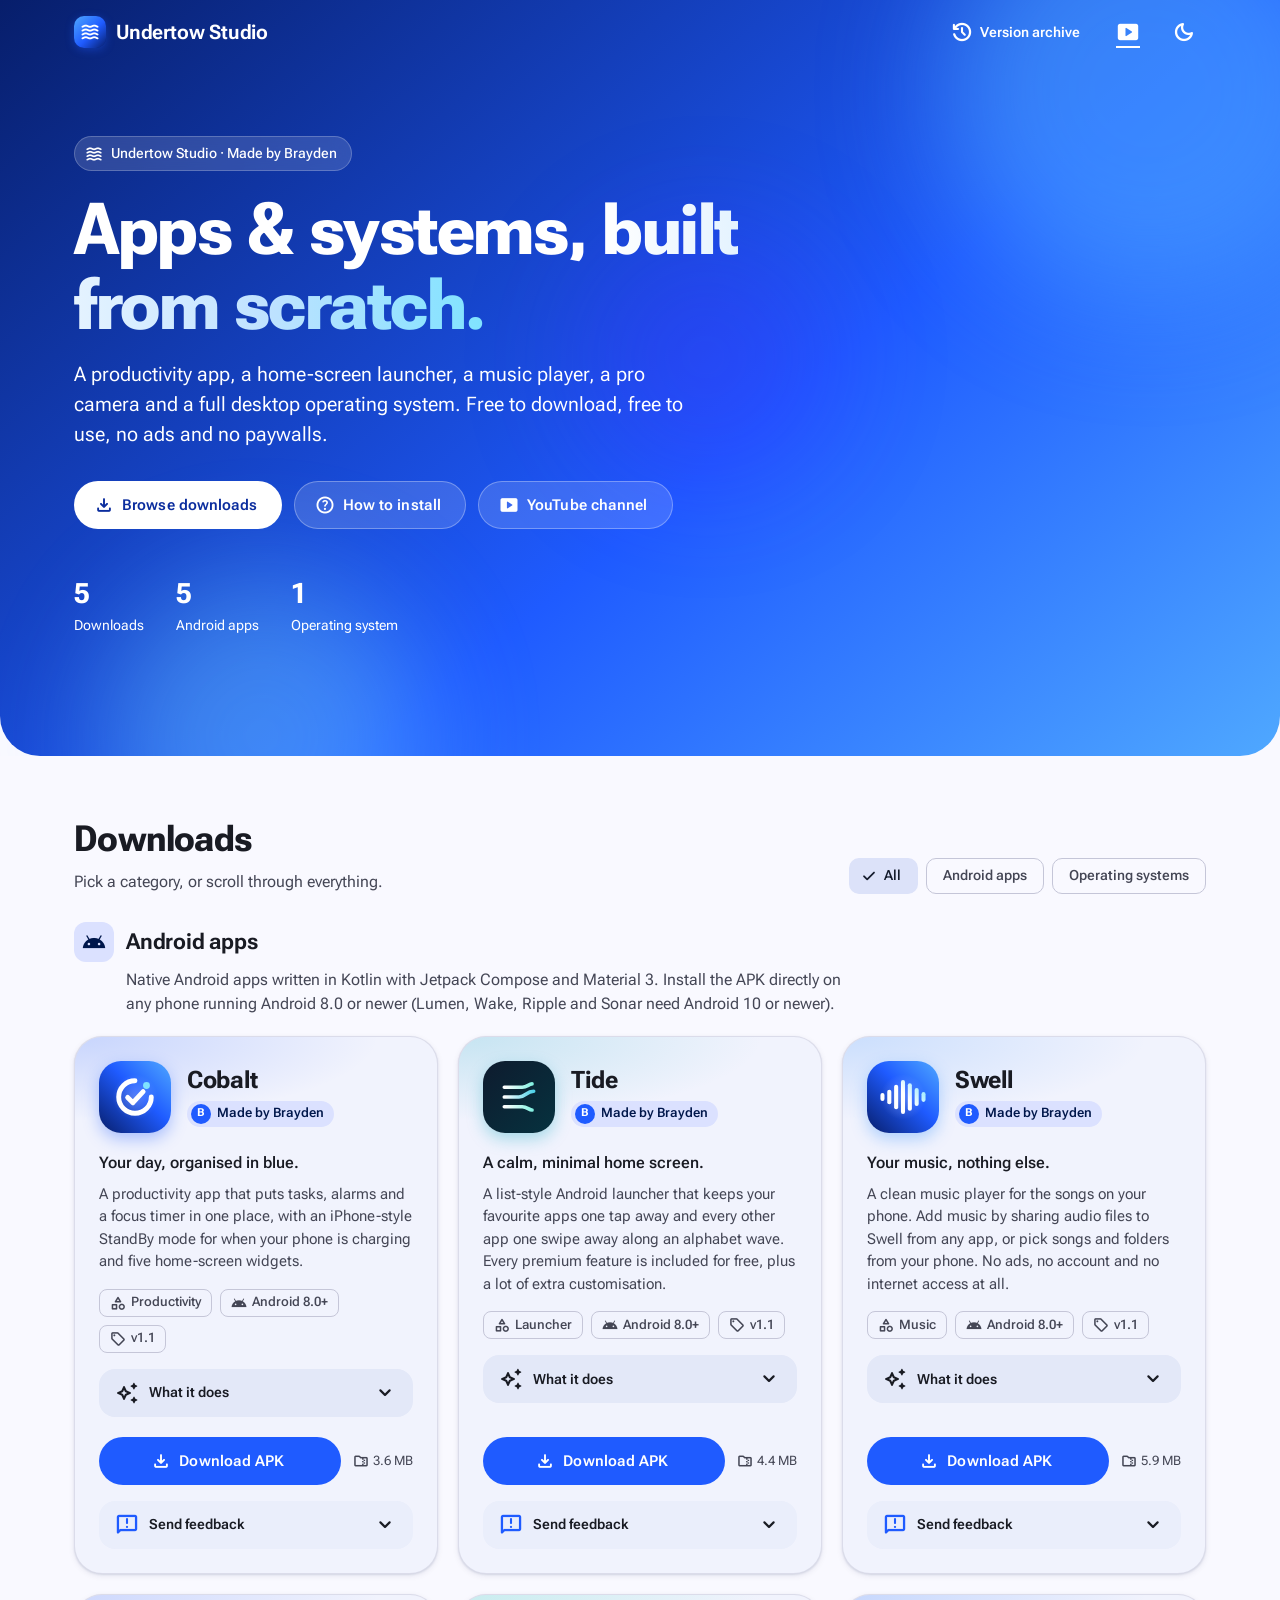
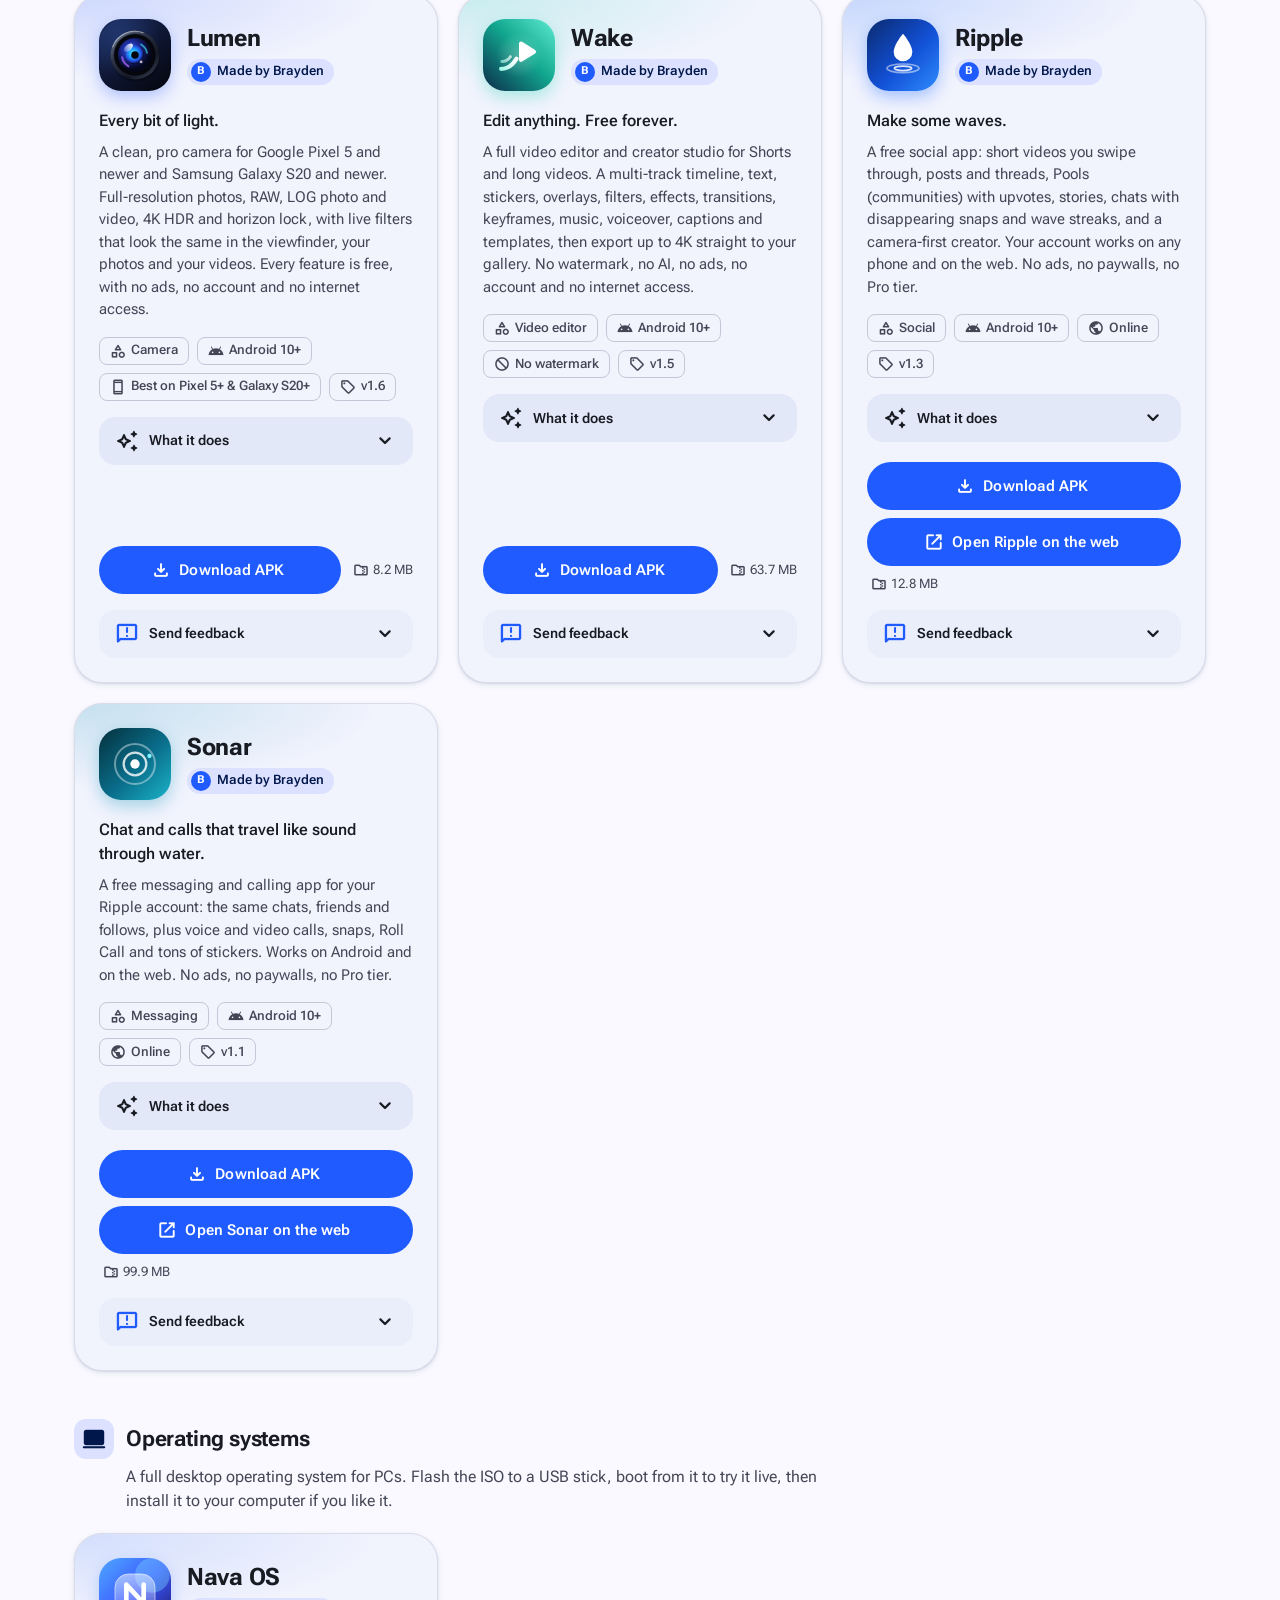
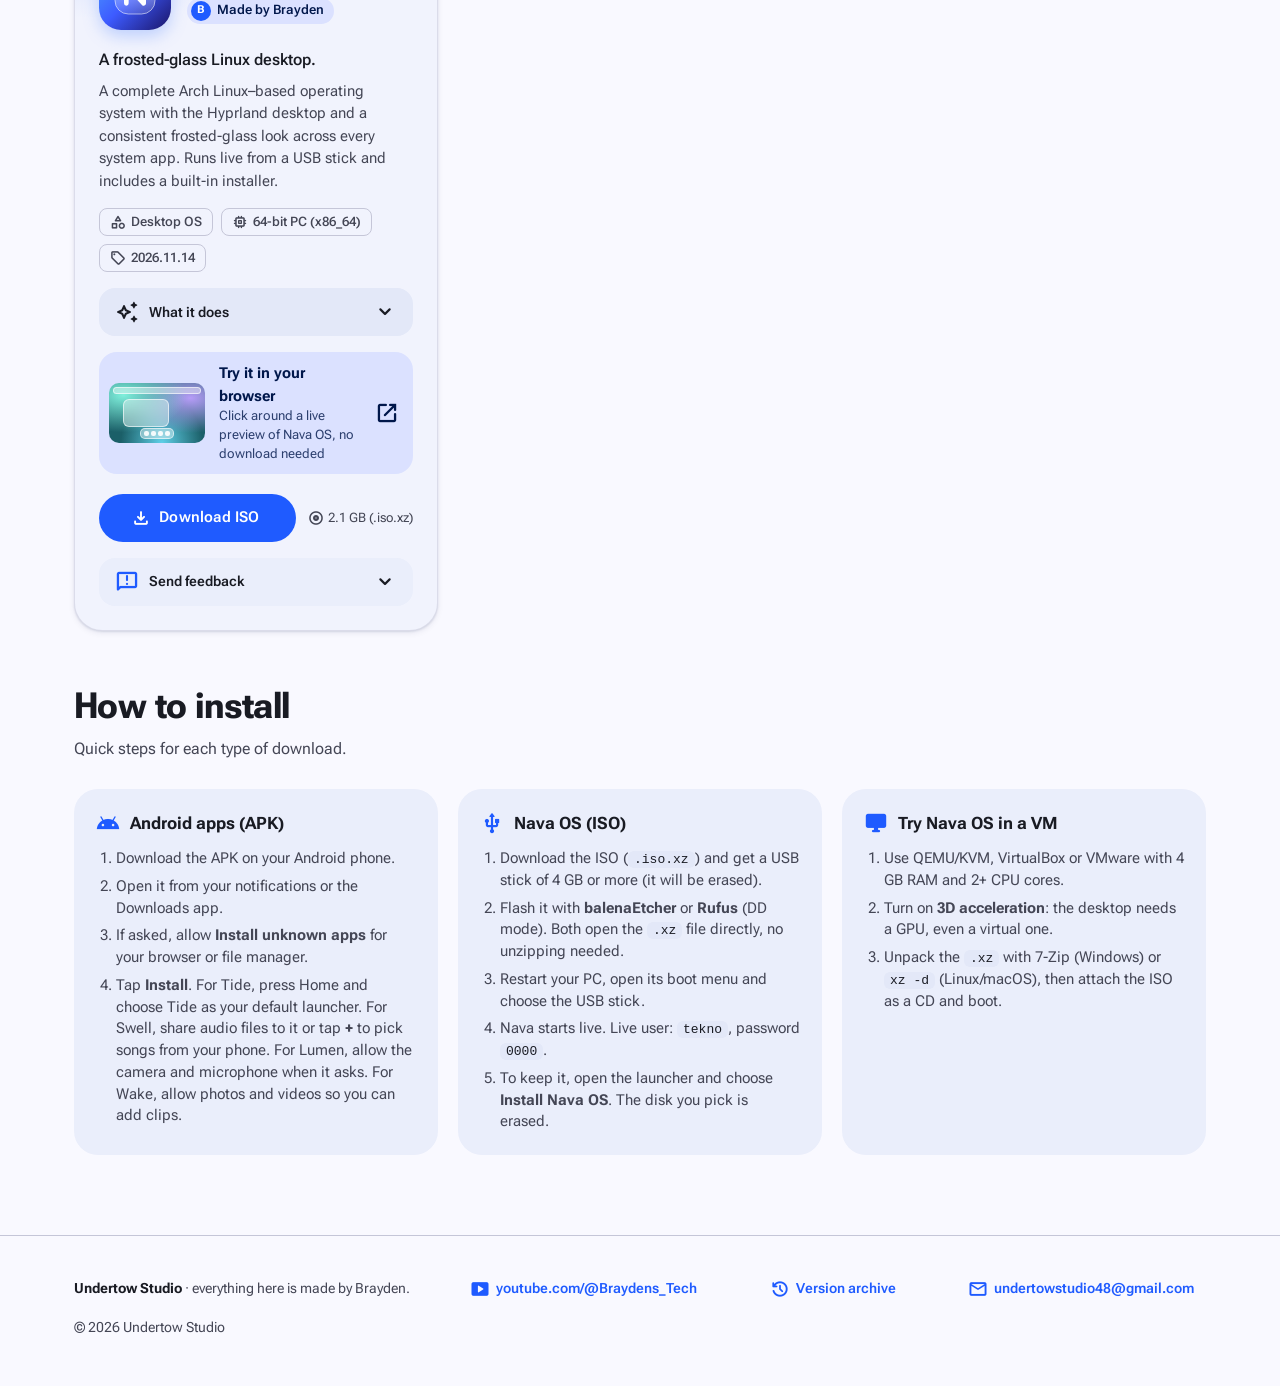
==== index.html @ 37c13cf3 "Sonar 1.1 (download as GitHub Release asset; 1.0 archived) + Ripple 1.3 (1.2 archived) Co-Authored-B" ====
<!doctype html>
<html lang="en">
<head>
<meta charset="utf-8">
<meta name="viewport" content="width=device-width, initial-scale=1">
<title>Undertow Studio – Free Android apps &amp; Nava OS by Brayden</title>
<meta name="description" content="Free Android apps and a desktop operating system made by Brayden: Cobalt (tasks, alarms and focus timer), Tide (minimal launcher), Swell (music player), Lumen (camera), Wake (video editor) and Nava OS. No ads, no paywalls.">
<meta name="author" content="Brayden">
<meta name="robots" content="index, follow">
<link rel="canonical" href="https://1tekno4884-sketch.github.io/undertow-studio/">
<link rel="icon" href="favicon.ico" sizes="48x48">
<link rel="icon" type="image/png" sizes="192x192" href="icon-192.png">
<link rel="apple-touch-icon" href="apple-touch-icon.png">
<meta property="og:type" content="website">
<meta property="og:site_name" content="Undertow Studio">
<meta property="og:title" content="Undertow Studio – Free Android apps &amp; Nava OS by Brayden">
<meta property="og:description" content="Free Android apps and a desktop operating system made by Brayden: Cobalt (tasks, alarms and focus timer), Tide (minimal launcher), Swell (music player), Lumen (camera), Wake (video editor) and Nava OS. No ads, no paywalls.">
<meta property="og:url" content="https://1tekno4884-sketch.github.io/undertow-studio/">
<meta property="og:image" content="https://1tekno4884-sketch.github.io/undertow-studio/og-image.png">
<meta property="og:image:width" content="1200">
<meta property="og:image:height" content="630">
<meta property="og:image:alt" content="Undertow Studio: Cobalt, Tide, Swell, Lumen, Wake and Nava OS. Made by Brayden.">
<meta name="twitter:card" content="summary_large_image">
<meta name="twitter:title" content="Undertow Studio – Free Android apps &amp; Nava OS by Brayden">
<meta name="twitter:description" content="Free Android apps and a desktop operating system made by Brayden: Cobalt (tasks, alarms and focus timer), Tide (minimal launcher), Swell (music player), Lumen (camera), Wake (video editor) and Nava OS. No ads, no paywalls.">
<meta name="twitter:image" content="https://1tekno4884-sketch.github.io/undertow-studio/og-image.png">
<script type="application/ld+json">
{
 "@context": "https://schema.org",
 "@graph": [
  {
   "@type": "WebSite",
   "@id": "https://1tekno4884-sketch.github.io/undertow-studio/#website",
   "url": "https://1tekno4884-sketch.github.io/undertow-studio/",
   "name": "Undertow Studio",
   "description": "Free Android apps and a desktop operating system made by Brayden: Cobalt (tasks, alarms and focus timer), Tide (minimal launcher), Swell (music player), Lumen (camera), Wake (video editor) and Nava OS. No ads, no paywalls.",
   "inLanguage": "en",
   "publisher": {
    "@id": "https://1tekno4884-sketch.github.io/undertow-studio/#brayden"
   }
  },
  {
   "@type": "Person",
   "@id": "https://1tekno4884-sketch.github.io/undertow-studio/#brayden",
   "name": "Brayden",
   "url": "https://www.youtube.com/@Braydens_Tech",
   "sameAs": [
    "https://www.youtube.com/@Braydens_Tech"
   ]
  },
  {
   "@type": "SoftwareApplication",
   "name": "Cobalt",
   "applicationCategory": "ProductivityApplication",
   "operatingSystem": "Android 8.0+",
   "softwareVersion": "1.4",
   "fileSize": "3.6MB",
   "description": "Productivity app with tasks, alarms, a focus timer, StandBy mode and five widgets.",
   "downloadUrl": "https://1tekno4884-sketch.github.io/undertow-studio/Cobalt.apk",
   "url": "https://1tekno4884-sketch.github.io/undertow-studio/#downloads",
   "image": "https://1tekno4884-sketch.github.io/undertow-studio/icon-512.png",
   "offers": {
    "@type": "Offer",
    "price": "0",
    "priceCurrency": "USD"
   },
   "author": {
    "@id": "https://1tekno4884-sketch.github.io/undertow-studio/#brayden"
   }
  },
  {
   "@type": "SoftwareApplication",
   "name": "Tide",
   "applicationCategory": "UtilitiesApplication",
   "operatingSystem": "Android 8.0+",
   "softwareVersion": "1.1",
   "fileSize": "4.4MB",
   "description": "Minimal list-style Android launcher with every premium feature free.",
   "downloadUrl": "https://1tekno4884-sketch.github.io/undertow-studio/Tide.apk",
   "url": "https://1tekno4884-sketch.github.io/undertow-studio/#downloads",
   "image": "https://1tekno4884-sketch.github.io/undertow-studio/icon-512.png",
   "offers": {
    "@type": "Offer",
    "price": "0",
    "priceCurrency": "USD"
   },
   "author": {
    "@id": "https://1tekno4884-sketch.github.io/undertow-studio/#brayden"
   }
  },
  {
   "@type": "SoftwareApplication",
   "name": "Swell",
   "applicationCategory": "MultimediaApplication",
   "operatingSystem": "Android 8.0+",
   "softwareVersion": "1.1",
   "fileSize": "5.9MB",
   "description": "Clean, free music player for the songs on your phone. Add music by sharing audio files to it or picking them from your phone.",
   "downloadUrl": "https://1tekno4884-sketch.github.io/undertow-studio/Swell.apk",
   "url": "https://1tekno4884-sketch.github.io/undertow-studio/#downloads",
   "image": "https://1tekno4884-sketch.github.io/undertow-studio/icon-512.png",
   "offers": {
    "@type": "Offer",
    "price": "0",
    "priceCurrency": "USD"
   },
   "author": {
    "@id": "https://1tekno4884-sketch.github.io/undertow-studio/#brayden"
   }
  },
  {
   "@type": "SoftwareApplication",
   "name": "Lumen",
   "applicationCategory": "PhotographyApplication",
   "operatingSystem": "Android 10+",
   "softwareVersion": "1.6",
   "fileSize": "8.2MB",
   "description": "Free pro camera for Google Pixel 5+ and Samsung Galaxy S20+: 15 modes, RAW, LOG photo and video, 4K HDR, horizon lock, 38 live filters, LUTs and deep customisation.",
   "downloadUrl": "https://1tekno4884-sketch.github.io/undertow-studio/Lumen.apk",
   "url": "https://1tekno4884-sketch.github.io/undertow-studio/#downloads",
   "image": "https://1tekno4884-sketch.github.io/undertow-studio/icon-512.png",
   "offers": {
    "@type": "Offer",
    "price": "0",
    "priceCurrency": "USD"
   },
   "author": {
    "@id": "https://1tekno4884-sketch.github.io/undertow-studio/#brayden"
   }
  },
  {
   "@type": "SoftwareApplication",
   "name": "Wake",
   "applicationCategory": "MultimediaApplication",
   "operatingSystem": "Android 10+",
   "softwareVersion": "1.5",
   "fileSize": "63.7MB",
   "description": "Free video editor and creator studio with no watermark and no AI: multi-track timeline, text, stickers, overlays, filters, LUTs, colour grading, green screen, effects, transitions, keyframes, music maker, voiceover, captions, templates in every shape, photo editor, thumbnail maker and up to 4K export.",
   "downloadUrl": "https://1tekno4884-sketch.github.io/undertow-studio/Wake.apk",
   "url": "https://1tekno4884-sketch.github.io/undertow-studio/#downloads",
   "image": "https://1tekno4884-sketch.github.io/undertow-studio/icon-512.png",
   "offers": {
    "@type": "Offer",
    "price": "0",
    "priceCurrency": "USD"
   },
   "author": {
    "@id": "https://1tekno4884-sketch.github.io/undertow-studio/#brayden"
   }
  },
  {
   "@type": "SoftwareApplication",
   "name": "Ripple",
   "applicationCategory": "SocialNetworkingApplication",
   "operatingSystem": "Android 10+",
   "softwareVersion": "1.3",
   "fileSize": "12.8MB",
   "description": "Free social app: vertical short videos, posts and threads, Pools (communities) with upvotes, stories, chats with disappearing snaps and streaks. No ads, no paywalls.",
   "downloadUrl": "https://1tekno4884-sketch.github.io/undertow-studio/Ripple.apk",
   "url": "https://1tekno4884-sketch.github.io/undertow-studio/#downloads",
   "image": "https://1tekno4884-sketch.github.io/undertow-studio/icon-512.png",
   "offers": {
    "@type": "Offer",
    "price": "0",
    "priceCurrency": "USD"
   }
  },
  {
   "@type": "SoftwareApplication",
   "name": "Sonar",
   "applicationCategory": "CommunicationApplication",
   "operatingSystem": "Android 10+",
   "softwareVersion": "1.1",
   "fileSize": "99.9MB",
   "description": "Free messaging and calling app for Ripple accounts: chats, voice and video calls, snaps, Roll Call and stickers. Also on the web. No ads, no paywalls.",
   "downloadUrl": "https://github.com/1tekno4884-sketch/undertow-studio/releases/download/sonar-1.1/Sonar.apk",
   "url": "https://1tekno4884-sketch.github.io/undertow-studio/#downloads",
   "image": "https://1tekno4884-sketch.github.io/undertow-studio/icon-512.png",
   "offers": {
    "@type": "Offer",
    "price": "0",
    "priceCurrency": "USD"
   }
  },
  {
   "@type": "SoftwareApplication",
   "name": "Nava OS",
   "applicationCategory": "OperatingSystem",
   "operatingSystem": "x86_64 PC",
   "description": "Frosted-glass Arch Linux and Hyprland desktop operating system.",
   "url": "https://1tekno4884-sketch.github.io/undertow-studio/#downloads",
   "offers": {
    "@type": "Offer",
    "price": "0",
    "priceCurrency": "USD"
   },
   "author": {
    "@id": "https://1tekno4884-sketch.github.io/undertow-studio/#brayden"
   }
  }
 ]
}
</script>
<meta name="theme-color" content="#1f5bff">
<link rel="preconnect" href="https://fonts.googleapis.com">
<link rel="preconnect" href="https://fonts.gstatic.com" crossorigin>
<link href="https://fonts.googleapis.com/css2?family=Roboto+Flex:opsz,wght@8..144,300..800&family=Material+Symbols+Rounded:opsz,wght,FILL,GRAD@24,500,0..1,0&display=swap" rel="stylesheet">
<style>
/* ---------- Material 3 blue tokens ---------- */
:root{
  --primary:#1f5bff; --on-primary:#ffffff;
  --primary-container:#dbe1ff; --on-primary-container:#00174b;
  --secondary-container:#dce2f9; --on-secondary-container:#141b2c;
  --tertiary:#00658f;
  --surface:#f9f9ff; --surface-1:#f1f3fd; --surface-2:#eaeefb; --surface-3:#e3e8f8;
  --on-surface:#191b23; --on-surface-variant:#444655;
  --outline:#757687; --outline-variant:#c5c6d8;
  --scrim:rgba(0,10,40,.45);
  --shadow:0 1px 2px rgba(0,20,80,.10),0 2px 6px rgba(0,20,80,.08);
  --shadow-hi:0 6px 14px rgba(0,30,110,.14),0 18px 40px rgba(0,30,110,.12);
  --hero-a:#071e6b; --hero-b:#1f5bff; --hero-c:#4fa8ff;
  --ease:cubic-bezier(.2,0,0,1); --ease-emph:cubic-bezier(.05,.7,.1,1);
  color-scheme:light;
}
@media (prefers-color-scheme:dark){
  :root:not([data-theme="light"]){
    --primary:#b4c5ff; --on-primary:#002a78;
    --primary-container:#003ea8; --on-primary-container:#dbe1ff;
    --secondary-container:#3c4356; --on-secondary-container:#dce2f9;
    --tertiary:#7fd0ff;
    --surface:#11131b; --surface-1:#191b24; --surface-2:#1e2029; --surface-3:#282a34;
    --on-surface:#e2e2ee; --on-surface-variant:#c5c6d8;
    --outline:#8f90a2; --outline-variant:#444655;
    --scrim:rgba(0,0,0,.6);
    --shadow:0 1px 2px rgba(0,0,0,.4),0 2px 6px rgba(0,0,0,.3);
    --shadow-hi:0 8px 18px rgba(0,0,0,.45),0 20px 44px rgba(0,0,0,.35);
    --hero-a:#020b2e; --hero-b:#0f3bb8; --hero-c:#2a78e0;
    color-scheme:dark;
  }
}
:root[data-theme="dark"]{
  --primary:#b4c5ff; --on-primary:#002a78;
  --primary-container:#003ea8; --on-primary-container:#dbe1ff;
  --secondary-container:#3c4356; --on-secondary-container:#dce2f9;
  --tertiary:#7fd0ff;
  --surface:#11131b; --surface-1:#191b24; --surface-2:#1e2029; --surface-3:#282a34;
  --on-surface:#e2e2ee; --on-surface-variant:#c5c6d8;
  --outline:#8f90a2; --outline-variant:#444655;
  --scrim:rgba(0,0,0,.6);
  --shadow:0 1px 2px rgba(0,0,0,.4),0 2px 6px rgba(0,0,0,.3);
  --shadow-hi:0 8px 18px rgba(0,0,0,.45),0 20px 44px rgba(0,0,0,.35);
  --hero-a:#020b2e; --hero-b:#0f3bb8; --hero-c:#2a78e0;
  color-scheme:dark;
}

*{box-sizing:border-box;margin:0;padding:0}
html{scroll-behavior:smooth}
body{
  font-family:"Roboto Flex",system-ui,-apple-system,"Segoe UI",Roboto,sans-serif;
  background:var(--surface); color:var(--on-surface);
  line-height:1.5; -webkit-font-smoothing:antialiased;
  transition:background-color .4s var(--ease),color .4s var(--ease);
  overflow-x:hidden;
}
a{color:inherit}
.ms{font-family:"Material Symbols Rounded";font-weight:normal;font-style:normal;font-size:24px;line-height:1;
  display:inline-block;letter-spacing:normal;text-transform:none;white-space:nowrap;direction:ltr;
  font-variation-settings:"FILL" 0,"wght" 500,"opsz" 24;-webkit-font-smoothing:antialiased;user-select:none}
.ms.fill{font-variation-settings:"FILL" 1,"wght" 500,"opsz" 24}
.wrap{max-width:1180px;margin:0 auto;padding:0 24px}

/* ---------- Top app bar ---------- */
.appbar{position:fixed;inset:0 0 auto 0;z-index:20;height:64px;display:flex;align-items:center;
  transition:background-color .3s var(--ease),box-shadow .3s var(--ease),color .3s var(--ease);color:#fff}
.appbar.scrolled{background:var(--surface-2);color:var(--on-surface);box-shadow:var(--shadow)}
.appbar .wrap{display:flex;align-items:center;gap:12px;width:100%}
.brand{display:flex;align-items:center;gap:10px;font-weight:650;font-size:20px;letter-spacing:-.2px;text-decoration:none}
.brand-dot{width:32px;height:32px;border-radius:10px;background:linear-gradient(135deg,#4fa8ff,#1f5bff 55%,#071e6b);
  display:grid;place-items:center;color:#fff;box-shadow:0 2px 8px rgba(31,91,255,.4)}
.brand-dot .ms{font-size:20px}
.spacer{flex:1}
.icon-btn{width:44px;height:44px;border-radius:50%;border:0;background:transparent;color:inherit;cursor:pointer;
  display:grid;place-items:center;position:relative;overflow:hidden;transition:background-color .2s var(--ease)}
.icon-btn:hover{background:color-mix(in srgb,currentColor 10%,transparent)}
.icon-btn:focus-visible{outline:2px solid currentColor;outline-offset:2px}
.icon-btn .ms{transition:transform .5s var(--ease-emph)}
.icon-btn:active .ms{transform:rotate(-40deg) scale(.9)}

/* ---------- Hero ---------- */
.hero{position:relative;overflow:hidden;color:#fff;padding:136px 0 120px;
  background:linear-gradient(140deg,var(--hero-a),var(--hero-b) 58%,var(--hero-c));
  border-radius:0 0 40px 40px}
.blob{position:absolute;border-radius:50%;filter:blur(60px);opacity:.55;will-change:transform}
.blob.b1{width:420px;height:420px;background:#4fa8ff;top:-120px;right:-80px;animation:float1 16s var(--ease) infinite alternate}
.blob.b2{width:320px;height:320px;background:#7fe3ff;bottom:-140px;left:8%;opacity:.35;animation:float2 19s var(--ease) infinite alternate}
.blob.b3{width:260px;height:260px;background:#3d2bff;top:30%;left:45%;opacity:.3;animation:float3 22s var(--ease) infinite alternate}
@keyframes float1{to{transform:translate(-90px,70px) scale(1.15)}}
@keyframes float2{to{transform:translate(120px,-50px) scale(1.2)}}
@keyframes float3{to{transform:translate(-140px,40px) scale(.85)}}
.hero .wrap{position:relative}
.eyebrow{display:inline-flex;align-items:center;gap:8px;padding:6px 14px 6px 10px;border-radius:999px;
  background:rgba(255,255,255,.14);backdrop-filter:blur(10px);-webkit-backdrop-filter:blur(10px);
  border:1px solid rgba(255,255,255,.22);font-size:14px;font-weight:500}
.eyebrow .ms{font-size:18px}
.hero h1{font-size:clamp(40px,7vw,72px);line-height:1.04;letter-spacing:-1.5px;font-weight:700;margin:22px 0 16px;max-width:800px}
.hero h1 span{background:linear-gradient(90deg,#fff,#bfe2ff 60%,#7fe3ff);-webkit-background-clip:text;background-clip:text;color:transparent}
.hero p{font-size:clamp(17px,2.2vw,20px);max-width:620px;opacity:.88}
.hero-actions{display:flex;flex-wrap:wrap;gap:12px;margin-top:32px}
.stats{display:flex;flex-wrap:wrap;gap:12px 32px;margin-top:44px;font-size:14px;opacity:.9}
.stats b{display:block;font-size:28px;font-weight:700;letter-spacing:-.5px}

/* entrance animation */
.rise{opacity:0;transform:translateY(24px);animation:rise .9s var(--ease-emph) forwards}
@keyframes rise{to{opacity:1;transform:none}}
.d1{animation-delay:.05s}.d2{animation-delay:.15s}.d3{animation-delay:.25s}.d4{animation-delay:.35s}.d5{animation-delay:.45s}

/* ---------- Buttons ---------- */
.btn{--bg:var(--primary);--fg:var(--on-primary);position:relative;overflow:hidden;display:inline-flex;align-items:center;justify-content:center;gap:8px;
  height:48px;padding:0 24px 0 20px;border-radius:999px;border:0;cursor:pointer;text-decoration:none;
  background:var(--bg);color:var(--fg);font:inherit;font-size:15px;font-weight:600;letter-spacing:.1px;
  transition:box-shadow .25s var(--ease),transform .25s var(--ease),background-color .25s var(--ease);-webkit-tap-highlight-color:transparent}
.btn:hover{box-shadow:var(--shadow-hi);transform:translateY(-1px)}
.btn:active{transform:scale(.97)}
.btn:focus-visible{outline:3px solid var(--primary);outline-offset:3px}
.btn .ms{font-size:20px}
.btn.light{--bg:#fff;--fg:#0b2d9e}
.btn.glass{--bg:rgba(255,255,255,.14);--fg:#fff;border:1px solid rgba(255,255,255,.3);backdrop-filter:blur(10px);-webkit-backdrop-filter:blur(10px)}
.btn.tonal{--bg:var(--secondary-container);--fg:var(--on-secondary-container)}
.btn.text{--bg:transparent;--fg:var(--primary);padding:0 14px}
.btn.text:hover{box-shadow:none;background:color-mix(in srgb,var(--primary) 10%,transparent)}
.ripple{position:absolute;border-radius:50%;transform:scale(0);background:currentColor;opacity:.25;pointer-events:none;animation:ripple .6s var(--ease) forwards}
@keyframes ripple{to{transform:scale(2.6);opacity:0}}

/* ---------- Section + chips ---------- */
main{padding:56px 0 40px}
.section-head{display:flex;flex-wrap:wrap;align-items:flex-end;justify-content:space-between;gap:20px;margin-bottom:28px}
.section-head h2{font-size:clamp(28px,4vw,36px);letter-spacing:-.6px;font-weight:700}
.section-head p{color:var(--on-surface-variant);margin-top:4px}
.chips{display:flex;flex-wrap:wrap;gap:8px}
.chip{position:relative;overflow:hidden;display:inline-flex;align-items:center;gap:6px;height:36px;padding:0 16px;border-radius:10px;
  border:1px solid var(--outline-variant);background:transparent;color:var(--on-surface-variant);font:inherit;font-size:14px;font-weight:550;cursor:pointer;
  transition:all .3s var(--ease)}
.chip .ms{font-size:18px;width:0;margin-left:-6px;opacity:0;transition:all .3s var(--ease)}
.chip:hover{background:var(--surface-2)}
.chip[aria-pressed="true"]{background:var(--secondary-container);color:var(--on-secondary-container);border-color:transparent;padding-left:10px}
.chip[aria-pressed="true"] .ms{width:18px;margin-left:0;opacity:1}
.chip:focus-visible{outline:2px solid var(--primary);outline-offset:2px}

/* ---------- Category groups ---------- */
.group{margin-bottom:48px;transition:opacity .35s var(--ease),transform .35s var(--ease)}
.group.hide{display:none}
.group.fade{opacity:0;transform:translateY(12px)}
.group-title{display:flex;align-items:center;gap:12px;margin-bottom:6px}
.group-title .ic{width:40px;height:40px;border-radius:12px;display:grid;place-items:center;background:var(--primary-container);color:var(--on-primary-container)}
.group-title h3{font-size:22px;font-weight:650;letter-spacing:-.2px}
.group-desc{color:var(--on-surface-variant);margin:0 0 20px 52px;max-width:720px}

.grid{display:grid;grid-template-columns:repeat(auto-fill,minmax(min(100%,340px),1fr));gap:20px}

/* ---------- Cards ---------- */
.card{position:relative;display:flex;flex-direction:column;background:var(--surface-1);border-radius:28px;padding:24px;
  border:1px solid color-mix(in srgb,var(--outline-variant) 50%,transparent);
  box-shadow:var(--shadow);overflow:hidden;
  opacity:0;transform:translateY(32px) scale(.98);
  transition:opacity .7s var(--ease-emph),transform .7s var(--ease-emph),box-shadow .35s var(--ease),background-color .35s var(--ease)}
.card.in{opacity:1;transform:none}
.card.in:hover{box-shadow:var(--shadow-hi);transform:translateY(-4px);background:var(--surface-2)}
.card::before{content:"";position:absolute;inset:0 0 auto 0;height:120px;opacity:.9;pointer-events:none;
  background:radial-gradient(120% 100% at 0% 0%,color-mix(in srgb,var(--accent) 22%,transparent),transparent 70%)}
.card-top{display:flex;gap:16px;align-items:center;position:relative}
.app-icon{width:72px;height:72px;flex:none;border-radius:22px;overflow:hidden;box-shadow:0 6px 16px color-mix(in srgb,var(--accent) 35%,transparent);
  transition:transform .6s var(--ease-emph)}
.card:hover .app-icon{transform:rotate(-6deg) scale(1.06)}
.app-icon svg{display:block;width:100%;height:100%}
.card h4{font-size:24px;font-weight:700;letter-spacing:-.3px;line-height:1.15}
.byline{display:inline-flex;align-items:center;gap:6px;margin-top:6px;padding:3px 10px 3px 4px;border-radius:999px;
  background:var(--primary-container);color:var(--on-primary-container);font-size:12.5px;font-weight:600}
.byline .av{width:20px;height:20px;border-radius:50%;display:grid;place-items:center;background:var(--primary);color:var(--on-primary);font-size:11px;font-weight:800}
.tagline{position:relative;margin-top:18px;font-size:16px;font-weight:550}
.desc{position:relative;margin-top:8px;color:var(--on-surface-variant);font-size:15px}
.meta{position:relative;display:flex;flex-wrap:wrap;gap:8px;margin-top:16px}
.tag{display:inline-flex;align-items:center;gap:5px;height:28px;padding:0 10px;border-radius:8px;border:1px solid var(--outline-variant);
  font-size:12.5px;font-weight:550;color:var(--on-surface-variant)}
.tag .ms{font-size:16px}

details.feat{position:relative;margin-top:16px;border-radius:16px;background:var(--surface-3);overflow:hidden}
details.feat summary{list-style:none;cursor:pointer;display:flex;align-items:center;gap:10px;padding:12px 16px;font-weight:600;font-size:14px;user-select:none}
details.feat summary::-webkit-details-marker{display:none}
details.feat summary .chev{margin-left:auto;transition:transform .35s var(--ease)}
details.feat[open] summary .chev{transform:rotate(180deg)}
details.feat summary:focus-visible{outline:2px solid var(--primary);outline-offset:-2px;border-radius:16px}
.feat-body{display:grid;grid-template-rows:0fr;transition:grid-template-rows .4s var(--ease)}
details.feat[open] .feat-body{grid-template-rows:1fr}
.feat-body>div{overflow:hidden}
.feat ul{list-style:none;padding:0 16px 14px;display:grid;gap:8px}
.feat li{display:flex;gap:10px;font-size:14px;color:var(--on-surface-variant)}
.feat li .ms{font-size:18px;color:var(--primary);flex:none;margin-top:1px}
.feat li b{color:var(--on-surface);font-weight:600}

.card-actions{position:relative;margin-top:auto;padding-top:20px;display:flex;flex-wrap:wrap;gap:8px;align-items:center}
.card-actions .btn{flex:1 1 auto}
.size{font-size:13px;color:var(--on-surface-variant);display:flex;align-items:center;gap:4px;margin-left:4px}
.size .ms{font-size:16px}


/* Nava live preview tile */
.preview{position:relative;display:flex;align-items:center;gap:14px;margin-top:16px;padding:10px 14px 10px 10px;border-radius:18px;text-decoration:none;
  background:var(--primary-container);color:var(--on-primary-container);transition:transform .35s var(--ease-emph),box-shadow .35s var(--ease)}
.preview:hover{transform:translateY(-2px);box-shadow:var(--shadow-hi)}
.preview:focus-visible{outline:3px solid var(--primary);outline-offset:3px}
.pv-screen{position:relative;flex:none;width:96px;height:60px;border-radius:10px;overflow:hidden;
  background:radial-gradient(at 15% 20%,#7ff0dc,transparent 55%),radial-gradient(at 85% 25%,#b69cf7,transparent 55%),radial-gradient(at 55% 100%,#5fd0e8,transparent 55%),#1b5f68}
.pv-screen span{position:absolute;background:rgba(255,255,255,.4);border:1px solid rgba(255,255,255,.6);backdrop-filter:blur(4px)}
.pv-bar{left:4px;right:4px;top:4px;height:7px;border-radius:4px}
.pv-win{left:14px;top:16px;width:46px;height:28px;border-radius:6px;animation:pvwin 4s var(--ease-emph) infinite}
.pv-dock{left:50%;bottom:4px;transform:translateX(-50%);display:flex;gap:2px;padding:2px 3px;border-radius:5px}
.pv-dock i{width:5px;height:5px;border-radius:2px;background:rgba(255,255,255,.9)}
@keyframes pvwin{0%,15%{transform:none}45%,65%{transform:translate(22px,-2px)}95%,100%{transform:none}}
.pv-text{display:flex;flex-direction:column;min-width:0}
.pv-text b{font-size:15px}
.pv-text small{font-size:12.5px;opacity:.8}
.pv-go{margin-left:auto;transition:transform .35s var(--ease-emph)}
.preview:hover .pv-go{transform:translate(2px,-2px)}
/* ---------- Help section ---------- */
.help{display:grid;grid-template-columns:repeat(auto-fit,minmax(min(100%,300px),1fr));gap:20px;margin-top:8px}
.help-card{background:var(--surface-2);border-radius:24px;padding:22px;opacity:0;transform:translateY(24px);transition:opacity .7s var(--ease-emph),transform .7s var(--ease-emph)}
.help-card.in{opacity:1;transform:none}
.help-card h4{display:flex;align-items:center;gap:10px;font-size:17px;margin-bottom:12px}
.help-card h4 .ms{color:var(--primary)}
.help-card ol{padding-left:20px;color:var(--on-surface-variant);font-size:14.5px;display:grid;gap:6px}
.help-card code{font-family:ui-monospace,"JetBrains Mono",monospace;font-size:13px;background:var(--surface-3);padding:1px 6px;border-radius:6px;color:var(--on-surface)}

footer{margin-top:40px;padding:36px 0 48px;border-top:1px solid var(--outline-variant);color:var(--on-surface-variant);font-size:14px}
footer .wrap{display:flex;flex-wrap:wrap;justify-content:space-between;gap:12px;align-items:center}
footer b{color:var(--on-surface)}
.yt-link{display:inline-flex;align-items:center;gap:6px;text-decoration:none;color:var(--primary);font-weight:600;border-radius:999px;padding:6px 12px;transition:background-color .2s var(--ease)}
.yt-link:hover{background:color-mix(in srgb,var(--primary) 10%,transparent)}
.yt-link .ms{font-size:20px}

/* ---------- Snackbar ---------- */
.snackbar{position:fixed;left:50%;bottom:24px;z-index:40;display:flex;align-items:center;gap:12px;min-height:48px;max-width:calc(100% - 32px);
  padding:12px 20px 12px 16px;border-radius:12px;background:#2e3038;color:#eff0fa;box-shadow:var(--shadow-hi);font-size:14.5px;
  transform:translate(-50%,140%);opacity:0;transition:transform .45s var(--ease-emph),opacity .3s var(--ease)}
.snackbar.show{transform:translate(-50%,0);opacity:1}
.snackbar .ms{color:#b4c5ff}

.to-top{position:fixed;right:20px;bottom:20px;z-index:30;width:56px;height:56px;border-radius:16px;border:0;cursor:pointer;
  background:var(--primary-container);color:var(--on-primary-container);box-shadow:var(--shadow-hi);display:grid;place-items:center;
  transform:scale(0) rotate(-90deg);transition:transform .4s var(--ease-emph)}
.to-top.show{transform:none}
.to-top:hover{filter:brightness(1.05)}

@media (max-width:600px){
  .wrap{padding:0 16px}
  .hero{padding:112px 0 84px;border-radius:0 0 28px 28px}
  .group-desc{margin-left:0}
  .card{padding:20px;border-radius:24px}
  .app-icon{width:60px;height:60px;border-radius:18px}
  .card h4{font-size:21px}
}
@media (prefers-reduced-motion:reduce){
  *,*::before,*::after{animation-duration:.01ms!important;animation-iteration-count:1!important;transition-duration:.01ms!important}
  .rise,.card,.help-card{opacity:1;transform:none}
}

/* ---------- Feedback ---------- */
details.feat.fb{background:var(--surface-2)}
details.feat.fb summary>.ms:first-child{color:var(--primary)}
.fb-form{display:grid;gap:10px;padding:0 16px 16px}
.fb-kinds{display:flex;gap:6px;flex-wrap:wrap}
.fb-chip{border:1px solid color-mix(in srgb,var(--on-surface-variant) 35%,transparent);border-radius:999px;padding:6px 12px;font:inherit;font-size:13px;font-weight:500;background:transparent;color:var(--on-surface);cursor:pointer;transition:background .2s,color .2s}
.fb-chip[aria-pressed="true"]{background:var(--primary);color:var(--on-primary);border-color:transparent}
.fb-form textarea,.fb-form input{width:100%;box-sizing:border-box;border-radius:12px;border:1px solid color-mix(in srgb,var(--on-surface-variant) 30%,transparent);background:var(--surface);color:var(--on-surface);padding:10px 12px;font:inherit;font-size:14px}
.fb-form textarea{min-height:96px;resize:vertical}
.fb-form textarea:focus,.fb-form input:focus{outline:2px solid var(--primary);outline-offset:0;border-color:transparent}
.fb-form .btn{justify-self:start}
.fb-note{font-size:12px;color:var(--on-surface-variant);line-height:1.45}
.fb-note a{color:var(--primary)}
/* ---------- App bar link ---------- */
.nav-link{display:inline-flex;align-items:center;gap:6px;padding:8px 14px;border-radius:999px;color:inherit;text-decoration:none;font-weight:600;font-size:14px;transition:background .2s}
.nav-link:hover{background:color-mix(in srgb,var(--primary) 12%,transparent)}
@media (max-width:520px){.nav-link .lbl{display:none}}

/* "Recently updated" stamp: shown for 24 hours after an app's data-updated time. */
.tag.new{background:color-mix(in srgb,var(--accent,#2f8cff) 22%,transparent);color:inherit;font-weight:700}
.tag.new .ms{color:var(--accent,#2f8cff)}
</style>
</head>
<body>

<header class="appbar" id="appbar">
  <div class="wrap">
    <a class="brand" href="#top"><span class="brand-dot"><span class="ms fill">waves</span></span>Undertow Studio</a>
    <div class="spacer"></div>
    <a class="nav-link" href="archive.html" title="Older versions of every app"><span class="ms">history</span><span class="lbl">Version archive</span></a>
    <a class="icon-btn" href="https://www.youtube.com/@Braydens_Tech" target="_blank" rel="noopener" aria-label="YouTube channel" title="YouTube: Braydens_Tech"><span class="ms fill">smart_display</span></a>
    <button class="icon-btn" id="themeBtn" aria-label="Toggle dark mode" title="Toggle dark mode"><span class="ms" id="themeIcon">dark_mode</span></button>
  </div>
</header>

<section class="hero" id="top">
  <div class="blob b1"></div><div class="blob b2"></div><div class="blob b3"></div>
  <div class="wrap">
    <div class="eyebrow rise d1"><span class="ms fill">waves</span>Undertow Studio &middot; Made by Brayden</div>
    <h1 class="rise d2">Apps &amp; systems, <span>built from scratch.</span></h1>
    <p class="rise d3">A productivity app, a home-screen launcher, a music player, a pro camera and a full desktop operating system. Free to download, free to use, no ads and no paywalls.</p>
    <div class="hero-actions rise d4">
      <a class="btn light" href="#downloads"><span class="ms">download</span>Browse downloads</a>
      <a class="btn glass" href="#help"><span class="ms">help</span>How to install</a>
      <a class="btn glass" href="https://www.youtube.com/@Braydens_Tech" target="_blank" rel="noopener"><span class="ms fill">smart_display</span>YouTube channel</a>
    </div>
    <div class="stats rise d5">
      <div><b>5</b>Downloads</div>
      <div><b>5</b>Android apps</div>
      <div><b>1</b>Operating system</div>
    </div>
  </div>
</section>

<main id="downloads">
  <div class="wrap">
    <div class="section-head">
      <div>
        <h2>Downloads</h2>
        <p>Pick a category, or scroll through everything.</p>
      </div>
      <div class="chips" role="group" aria-label="Filter by category">
        <button class="chip" data-filter="all" aria-pressed="true"><span class="ms">check</span>All</button>
        <button class="chip" data-filter="android" aria-pressed="false"><span class="ms">check</span>Android apps</button>
        <button class="chip" data-filter="os" aria-pressed="false"><span class="ms">check</span>Operating systems</button>
      </div>
    </div>

    <!-- ===== Android apps ===== -->
    <section class="group" data-cat="android">
      <div class="group-title"><span class="ic"><span class="ms fill">android</span></span><h3>Android apps</h3></div>
      <p class="group-desc">Native Android apps written in Kotlin with Jetpack Compose and Material 3. Install the APK directly on any phone running Android 8.0 or newer (Lumen, Wake, Ripple and Sonar need Android 10 or newer).</p>
      <div class="grid">

        <!-- Cobalt -->
        <article class="card" style="--accent:#1f5bff" data-updated="2026-11-21T14:40:22-06:00">
          <div class="card-top">
            <div class="app-icon" aria-hidden="true">
              <svg viewBox="0 0 108 108">
                <defs>
                  <linearGradient id="cbBg" x1="0" y1="108" x2="108" y2="0" gradientUnits="userSpaceOnUse">
                    <stop offset="0" stop-color="#071E6B"/><stop offset=".55" stop-color="#1F5BFF"/><stop offset="1" stop-color="#4FA8FF"/>
                  </linearGradient>
                  <radialGradient id="cbGlow" cx="54" cy="54" r="34" gradientUnits="userSpaceOnUse">
                    <stop offset="0" stop-color="#fff" stop-opacity=".25"/><stop offset="1" stop-color="#fff" stop-opacity="0"/>
                  </radialGradient>
                </defs>
                <rect width="108" height="108" fill="url(#cbBg)"/>
                <circle cx="54" cy="54" r="34" fill="url(#cbGlow)"/>
                <g transform="translate(-12 -12) scale(1.222)">
                  <path d="M54,34 A20,20 0 1,0 74,54" fill="none" stroke="#fff" stroke-width="6" stroke-linecap="round"/>
                  <path d="M45,54.5 L51.5,61 L64,47.5" fill="none" stroke="#fff" stroke-width="6" stroke-linecap="round" stroke-linejoin="round"/>
                  <circle cx="68.1" cy="39.9" r="4.2" fill="#7FE3FF"/>
                </g>
              </svg>
            </div>
            <div>
              <h4>Cobalt</h4>
              <span class="byline"><span class="av">B</span>Made by Brayden</span>
            </div>
          </div>
          <p class="tagline">Your day, organised in blue.</p>
          <p class="desc">A productivity app that puts tasks, alarms and a focus timer in one place, with an iPhone-style StandBy mode for when your phone is charging and five home-screen widgets.</p>
          <div class="meta">
            <span class="tag"><span class="ms">category</span>Productivity</span>
            <span class="tag"><span class="ms">android</span>Android 8.0+</span>
            <span class="tag"><span class="ms">sell</span>v1.1</span>
          </div>
          <details class="feat">
            <summary><span class="ms">auto_awesome</span>What it does<span class="ms chev">expand_more</span></summary>
            <div class="feat-body"><div><ul>
              <li><span class="ms">task_alt</span><span><b>Tasks</b>: add, check off and track what you need to get done.</span></li>
              <li><span class="ms">alarm</span><span><b>Alarms</b>: real alarms with a full-screen ringing screen.</span></li>
              <li><span class="ms">timer</span><span><b>Focus timer</b>: timed focus sessions to get work done.</span></li>
              <li><span class="ms">bedtime</span><span><b>StandBy mode</b>: a big clock display for your nightstand, like iPhone StandBy.</span></li>
              <li><span class="ms">widgets</span><span><b>5 widgets</b>: Clock, Tasks, Next Alarm, Today's Progress and Quick Actions.</span></li>
              <li><span class="ms">palette</span><span><b>Themes</b>: blue Material 3 design with extra colour themes and smooth animations.</span></li>
            </ul></div></div>
          </details>
          <div class="card-actions">
            <a class="btn dl" href="Cobalt.apk" download="Cobalt.apk" data-name="Cobalt"><span class="ms">download</span>Download APK</a>
            <span class="size"><span class="ms">folder_zip</span>3.6 MB</span>
          </div>
        
          <details class="feat fb" data-app="Cobalt">
            <summary><span class="ms">feedback</span>Send feedback<span class="ms chev">expand_more</span></summary>
            <div class="feat-body"><div>
              <form class="fb-form" novalidate>
                <div class="fb-kinds" role="group" aria-label="Type of feedback">
                  <button type="button" class="fb-chip" aria-pressed="true" data-kind="Bug report">Bug</button>
                  <button type="button" class="fb-chip" aria-pressed="false" data-kind="Idea">Idea</button>
                  <button type="button" class="fb-chip" aria-pressed="false" data-kind="Question">Question</button>
                  <button type="button" class="fb-chip" aria-pressed="false" data-kind="Praise">Praise</button>
                </div>
                <textarea name="msg" placeholder="What happened, or what would you like to see in Cobalt?" aria-label="Your message"></textarea>
                <input name="device" placeholder="Your device (optional, e.g. Pixel 10 Pro)" aria-label="Your device">
                <button class="btn dl" type="submit"><span class="ms">send</span>Open email</button>
                <p class="fb-note">Opens your email app with everything filled in, ready to send to <a href="mailto:undertowstudio48@gmail.com">undertowstudio48@gmail.com</a>.</p>
              </form>
            </div></div>
          </details>
        </article>

        <!-- Tide -->
        <article class="card" style="--accent:#18a9c4" data-updated="2026-11-21T14:40:22-06:00">
          <div class="card-top">
            <div class="app-icon" aria-hidden="true">
              <svg viewBox="0 0 108 108">
                <defs>
                  <linearGradient id="tdBg" x1="0" y1="0" x2="108" y2="108" gradientUnits="userSpaceOnUse">
                    <stop offset="0" stop-color="#0E1B2E"/><stop offset="1" stop-color="#06323F"/>
                  </linearGradient>
                  <linearGradient id="tdA" x1="36" y1="0" x2="72" y2="0" gradientUnits="userSpaceOnUse"><stop offset="0" stop-color="#fff"/><stop offset="1" stop-color="#7FF0E0"/></linearGradient>
                  <linearGradient id="tdB" x1="36" y1="0" x2="72" y2="0" gradientUnits="userSpaceOnUse"><stop offset="0" stop-color="#fff"/><stop offset="1" stop-color="#4FD1E8"/></linearGradient>
                </defs>
                <rect width="108" height="108" fill="url(#tdBg)"/>
                <g transform="translate(-12 -12) scale(1.222)" fill="none" stroke-width="4.5" stroke-linecap="round">
                  <path d="M36,42 L58,42 C64,42 66,38 70,38" stroke="url(#tdA)"/>
                  <path d="M36,54 L54,54 C62,54 63,47 72,47" stroke="url(#tdB)"/>
                  <path d="M36,66 L58,66 C64,66 66,70 70,70" stroke="url(#tdA)"/>
                </g>
              </svg>
            </div>
            <div>
              <h4>Tide</h4>
              <span class="byline"><span class="av">B</span>Made by Brayden</span>
            </div>
          </div>
          <p class="tagline">A calm, minimal home screen.</p>
          <p class="desc">A list-style Android launcher that keeps your favourite apps one tap away and every other app one swipe away along an alphabet wave. Every premium feature is included for free, plus a lot of extra customisation.</p>
          <div class="meta">
            <span class="tag"><span class="ms">category</span>Launcher</span>
            <span class="tag"><span class="ms">android</span>Android 8.0+</span>
            <span class="tag"><span class="ms">sell</span>v1.1</span>
          </div>
          <details class="feat">
            <summary><span class="ms">auto_awesome</span>What it does<span class="ms chev">expand_more</span></summary>
            <div class="feat-body"><div><ul>
              <li><span class="ms">format_list_bulleted</span><span><b>Minimal list home</b>: favourites on the home screen, all apps through the alphabet wave.</span></li>
              <li><span class="ms">widgets</span><span><b>Widgets &amp; folders</b>: place them anywhere between your favourites, move or remove them.</span></li>
              <li><span class="ms">schedule</span><span><b>Custom clock</b>: many clock styles with a full editor (long-press the clock).</span></li>
              <li><span class="ms">notifications</span><span><b>Notification previews</b> and dots on your apps.</span></li>
              <li><span class="ms">brush</span><span><b>Themes</b>: Material You colours, a theme gallery, built-in wallpapers and 14 fonts.</span></li>
              <li><span class="ms">edit</span><span><b>Per-app control</b>: rename, hide, change icons and set swipe actions.</span></li>
              <li><span class="ms">animation</span><span><b>App open &amp; close animations</b> you can choose from.</span></li>
            </ul></div></div>
          </details>
          <div class="card-actions">
            <a class="btn dl" href="Tide.apk" download="Tide.apk" data-name="Tide"><span class="ms">download</span>Download APK</a>
            <span class="size"><span class="ms">folder_zip</span>4.4 MB</span>
          </div>
        
          <details class="feat fb" data-app="Tide">
            <summary><span class="ms">feedback</span>Send feedback<span class="ms chev">expand_more</span></summary>
            <div class="feat-body"><div>
              <form class="fb-form" novalidate>
                <div class="fb-kinds" role="group" aria-label="Type of feedback">
                  <button type="button" class="fb-chip" aria-pressed="true" data-kind="Bug report">Bug</button>
                  <button type="button" class="fb-chip" aria-pressed="false" data-kind="Idea">Idea</button>
                  <button type="button" class="fb-chip" aria-pressed="false" data-kind="Question">Question</button>
                  <button type="button" class="fb-chip" aria-pressed="false" data-kind="Praise">Praise</button>
                </div>
                <textarea name="msg" placeholder="What happened, or what would you like to see in Tide?" aria-label="Your message"></textarea>
                <input name="device" placeholder="Your device (optional, e.g. Pixel 10 Pro)" aria-label="Your device">
                <button class="btn dl" type="submit"><span class="ms">send</span>Open email</button>
                <p class="fb-note">Opens your email app with everything filled in, ready to send to <a href="mailto:undertowstudio48@gmail.com">undertowstudio48@gmail.com</a>.</p>
              </form>
            </div></div>
          </details>
        </article>

        <!-- Swell -->
        <article class="card" style="--accent:#2f8cff" data-updated="2026-11-21T18:19:43-06:00">
          <div class="card-top">
            <div class="app-icon" aria-hidden="true">
              <svg viewBox="0 0 108 108">
                <defs>
                  <linearGradient id="swBg" x1="0" y1="108" x2="108" y2="0" gradientUnits="userSpaceOnUse">
                    <stop offset="0" stop-color="#071E6B"/><stop offset=".55" stop-color="#1F5BFF"/><stop offset="1" stop-color="#4FA8FF"/>
                  </linearGradient>
                  <radialGradient id="swGlow" cx="54" cy="54" r="34" gradientUnits="userSpaceOnUse">
                    <stop offset="0" stop-color="#fff" stop-opacity=".25"/><stop offset="1" stop-color="#fff" stop-opacity="0"/>
                  </radialGradient>
                  <linearGradient id="swBar" x1="28" y1="72" x2="80" y2="34" gradientUnits="userSpaceOnUse">
                    <stop offset="0" stop-color="#fff"/><stop offset=".55" stop-color="#fff"/><stop offset="1" stop-color="#7FE3FF"/>
                  </linearGradient>
                </defs>
                <rect width="108" height="108" fill="url(#swBg)"/>
                <circle cx="54" cy="54" r="34" fill="url(#swGlow)"/>
                <g transform="translate(-12 -12) scale(1.222)" fill="url(#swBar)">
                  <rect x="26.30" y="49.00" width="5.0" height="10" rx="2.5"/> <rect x="34.70" y="45.00" width="5.0" height="18" rx="2.5"/> <rect x="43.10" y="39.00" width="5.0" height="30" rx="2.5"/> <rect x="51.50" y="33.00" width="5.0" height="42" rx="2.5"/> <rect x="59.90" y="37.00" width="5.0" height="34" rx="2.5"/> <rect x="68.30" y="43.00" width="5.0" height="22" rx="2.5"/> <rect x="76.70" y="48.00" width="5.0" height="12" rx="2.5"/>
                </g>
              </svg>
            </div>
            <div>
              <h4>Swell</h4>
              <span class="byline"><span class="av">B</span>Made by Brayden</span>
            </div>
          </div>
          <p class="tagline">Your music, nothing else.</p>
          <p class="desc">A clean music player for the songs on your phone. Add music by sharing audio files to Swell from any app, or pick songs and folders from your phone. No ads, no account and no internet access at all.</p>
          <div class="meta">
            <span class="tag"><span class="ms">category</span>Music</span>
            <span class="tag"><span class="ms">android</span>Android 8.0+</span>
            <span class="tag"><span class="ms">sell</span>v1.1</span>
          </div>
          <details class="feat">
            <summary><span class="ms">auto_awesome</span>What it does<span class="ms chev">expand_more</span></summary>
            <div class="feat-body"><div><ul>
              <li><span class="ms">share</span><span><b>Share to Swell</b>: send audio from your file manager, chats or downloads and it's added with its title and artist.</span></li>
              <li><span class="ms">folder_open</span><span><b>Pick from your phone</b>: add files or whole folders, scan Music and Download, and optionally hidden folders too.</span></li>
              <li><span class="ms">library_music</span><span><b>Library</b>: songs, albums, artists, folders, playlists (M3U too), search and recently added.</span></li>
              <li><span class="ms">queue_music</span><span><b>Now playing</b>: big album art, drag-to-reorder queue, sleep timer, speed and gapless playback.</span></li>
              <li><span class="ms">headphones</span><span><b>Plays in the background</b> with lock-screen, notification and Bluetooth controls, and resumes where you left off.</span></li>
              <li><span class="ms">widgets</span><span><b>4 widgets</b>: Now playing, Player bar, Cover and Quick play.</span></li>
              <li><span class="ms">palette</span><span><b>Themes</b>: Cobalt blue, colour presets, AMOLED, colours from album art, 15 fonts and lots of layout options.</span></li>
            </ul></div></div>
          </details>
          <div class="card-actions">
            <a class="btn dl" href="Swell.apk" download="Swell.apk" data-name="Swell"><span class="ms">download</span>Download APK</a>
            <span class="size"><span class="ms">folder_zip</span>5.9 MB</span>
          </div>
        
          <details class="feat fb" data-app="Swell">
            <summary><span class="ms">feedback</span>Send feedback<span class="ms chev">expand_more</span></summary>
            <div class="feat-body"><div>
              <form class="fb-form" novalidate>
                <div class="fb-kinds" role="group" aria-label="Type of feedback">
                  <button type="button" class="fb-chip" aria-pressed="true" data-kind="Bug report">Bug</button>
                  <button type="button" class="fb-chip" aria-pressed="false" data-kind="Idea">Idea</button>
                  <button type="button" class="fb-chip" aria-pressed="false" data-kind="Question">Question</button>
                  <button type="button" class="fb-chip" aria-pressed="false" data-kind="Praise">Praise</button>
                </div>
                <textarea name="msg" placeholder="What happened, or what would you like to see in Swell?" aria-label="Your message"></textarea>
                <input name="device" placeholder="Your device (optional, e.g. Pixel 10 Pro)" aria-label="Your device">
                <button class="btn dl" type="submit"><span class="ms">send</span>Open email</button>
                <p class="fb-note">Opens your email app with everything filled in, ready to send to <a href="mailto:undertowstudio48@gmail.com">undertowstudio48@gmail.com</a>.</p>
              </form>
            </div></div>
          </details>
        </article>

        <!-- Lumen -->
        <article class="card" style="--accent:#3d6bff" data-updated="2026-11-21T23:11:07-06:00">
          <div class="card-top">
            <div class="app-icon" aria-hidden="true">
              <svg viewBox="0 0 108 108">
                <defs>
                  <linearGradient id="lmBg" x1="10" y1="0" x2="98" y2="108" gradientUnits="userSpaceOnUse"><stop offset="0" stop-color="#1B2B5C"/><stop offset=".5" stop-color="#0E1633"/><stop offset="1" stop-color="#05070F"/></linearGradient>
                  <radialGradient id="lmLight" cx="34" cy="30" r="58" gradientUnits="userSpaceOnUse"><stop offset="0" stop-color="#4F8CFF" stop-opacity=".2"/><stop offset="1" stop-color="#4F8CFF" stop-opacity="0"/></radialGradient>
                  <radialGradient id="lmShadow" cx="55" cy="57" r="31" gradientUnits="userSpaceOnUse"><stop offset=".85" stop-color="#000" stop-opacity=".6"/><stop offset="1" stop-color="#000" stop-opacity="0"/></radialGradient>
                  <linearGradient id="lmBarrel" x1="30" y1="26" x2="78" y2="84" gradientUnits="userSpaceOnUse"><stop offset="0" stop-color="#6B7790"/><stop offset=".35" stop-color="#2B3244"/><stop offset=".7" stop-color="#121622"/><stop offset="1" stop-color="#3A4357"/></linearGradient>
                  <radialGradient id="lmGlass" cx="49" cy="48" r="24" gradientUnits="userSpaceOnUse"><stop offset="0" stop-color="#3D6BFF"/><stop offset=".45" stop-color="#1C2C9C"/><stop offset=".8" stop-color="#0B1040"/><stop offset="1" stop-color="#04061A"/></radialGradient>
                  <radialGradient id="lmInner" cx="52" cy="52" r="12.5" gradientUnits="userSpaceOnUse"><stop offset="0" stop-color="#6FF2FF"/><stop offset=".4" stop-color="#1FA8FF"/><stop offset=".8" stop-color="#2346D8"/><stop offset="1" stop-color="#0A1040"/></radialGradient>
                  <linearGradient id="lmSpec" x1="41" y1="49" x2="51" y2="41" gradientUnits="userSpaceOnUse"><stop offset="0" stop-color="#fff" stop-opacity=".2"/><stop offset="1" stop-color="#fff" stop-opacity=".95"/></linearGradient>
                </defs>
                <rect width="108" height="108" fill="url(#lmBg)"/>
                <circle cx="54" cy="54" r="60" fill="url(#lmLight)"/>
                <g transform="translate(-12 -12) scale(1.222)">
                  <circle cx="55" cy="57" r="30.5" fill="url(#lmShadow)"/>
                  <circle cx="54" cy="54" r="30" fill="url(#lmBarrel)"/>
                  <circle cx="54" cy="54" r="26" fill="#05070C" stroke="#262E40" stroke-width=".8"/>
                  <circle cx="54" cy="54" r="21" fill="url(#lmGlass)"/>
                  <path d="M46,67.86 A16,16 0 0,1 38.24,56.78" stroke="#B06BFF" stroke-opacity=".7" stroke-width="2.6" stroke-linecap="round" fill="none"/>
                  <path d="M61.5,41.01 A15,15 0 0,1 68.77,51.4" stroke="#46F0FF" stroke-opacity=".6" stroke-width="2.2" stroke-linecap="round" fill="none"/>
                  <circle cx="54" cy="54" r="11.5" fill="url(#lmInner)"/>
                  <circle cx="54" cy="54" r="4.6" fill="#03040C"/>
                  <path d="M26.75,44.08 A29,29 0 0,1 63.92,26.75" stroke="#fff" stroke-opacity=".45" stroke-width="1.4" stroke-linecap="round" fill="none"/>
                  <path d="M41.02,49.18 A6.5,3.6 -40 1,1 50.98,40.82 A6.5,3.6 -40 1,1 41.02,49.18 Z" fill="url(#lmSpec)"/>
                  <circle cx="61.5" cy="62.5" r="1.7" fill="#fff" fill-opacity=".7"/>
                </g>
              </svg>
            </div>
            <div>
              <h4>Lumen</h4>
              <span class="byline"><span class="av">B</span>Made by Brayden</span>
            </div>
          </div>
          <p class="tagline">Every bit of light.</p>
          <p class="desc">A clean, pro camera for Google Pixel 5 and newer and Samsung Galaxy S20 and newer. Full-resolution photos, RAW, LOG photo and video, 4K HDR and horizon lock, with live filters that look the same in the viewfinder, your photos and your videos. Every feature is free, with no ads, no account and no internet access.</p>
          <div class="meta">
            <span class="tag"><span class="ms">category</span>Camera</span>
            <span class="tag"><span class="ms">android</span>Android 10+</span>
            <span class="tag"><span class="ms">smartphone</span>Best on Pixel 5+ &amp; Galaxy S20+</span>
            <span class="tag"><span class="ms">sell</span>v1.6</span>
          </div>
          <details class="feat">
            <summary><span class="ms">auto_awesome</span>What it does<span class="ms chev">expand_more</span></summary>
            <div class="feat-body"><div><ul>
              <li><span class="ms">photo_camera</span><span><b>15 modes</b>: Photo, Night, Astro, Portrait, Macro, Action, Food, Document, Long exposure, Light trails, Pro, Video, Cinematic, Slow-mo and Timelapse.</span></li>
              <li><span class="ms">hdr_strong</span><span><b>Best possible photos</b>: choose your megapixels (up to the sensor's 50/108 MP mode where your phone allows), RAW (DNG), HEIC and Ultra HDR. Your phone's own processing finishes each shot (great for selfies), plus Lumen's multi-frame Night, Astro and HDR.</span></li>
              <li><span class="ms">videocam</span><span><b>Video</b>: up to 4K 60 fps at a locked, steady frame rate, 10-bit HDR (HLG, HDR10, HDR10+, Dolby Vision where supported), bitrate control, stabilization and <b>horizon lock that works on every phone</b>.</span></li>
              <li><span class="ms">gradient</span><span><b>LOG photo &amp; video</b>: three flat curves for colour grading, with a view assist so the preview still looks normal.</span></li>
              <li><span class="ms">explore</span><span><b>360° horizon lock</b>: turn the phone any way, even upside down, and the footage stays upright (like Samsung's). It uses the gyroscope and the ultra-wide lens.</span></li>
              <li><span class="ms">speed</span><span><b>Instant viewfinder</b>: frames go straight from the camera to the screen, and the GPU filter pipeline only switches on when you use a filter, LOG, horizon lock or digital zoom.</span></li>
              <li><span class="ms">zoom_in</span><span><b>Zoom to 50×</b>: hardware zoom as far as your phone allows, then Lumen's digital zoom, with 2×–50× buttons and a zoom slider.</span></li>
              <li><span class="ms">swipe</span><span><b>Your own mode bar</b>: swipe between modes with a snap and a haptic tick, reorder them, and pin any mode (like Timelapse) to the bar.</span></li>
              <li><span class="ms">tune</span><span><b>Pro controls</b>: ISO, shutter speed, white balance in Kelvin, manual focus with focus peaking, zebras, histogram and a level.</span></li>
              <li><span class="ms">filter_vintage</span><span><b>38 live filters</b> (film, black &amp; white, cinematic, VHS, neon, thermal, 8-bit and more). Build your own or import <code>.cube</code> LUTs.</span></li>
              <li><span class="ms">palette</span><span><b>Make it yours</b>: Material You or 16 colours (the record button follows your theme), AMOLED, 4 camera skins, 6 shutter styles, 15 fonts, rearrangeable controls, a manual orientation lock, presets, volume-key and gesture actions.</span></li>
              <li><span class="ms">widgets</span><span><b>5 widgets</b> (Modes, Latest shot, Shutter, Camera roll and Shoot with a look), plus a Quick Settings tile and app shortcuts.</span></li>
              <li><span class="ms">photo_library</span><span><b>Gallery &amp; editor</b>: browse, play videos full-screen (smooth, hardware-accelerated), share and favourite, then crop, straighten, filter and adjust (saved as a copy).</span></li>
            </ul></div></div>
          </details>
          <div class="card-actions">
            <a class="btn dl" href="Lumen.apk" download="Lumen.apk" data-name="Lumen"><span class="ms">download</span>Download APK</a>
            <span class="size"><span class="ms">folder_zip</span>8.2 MB</span>
          </div>
        
          <details class="feat fb" data-app="Lumen">
            <summary><span class="ms">feedback</span>Send feedback<span class="ms chev">expand_more</span></summary>
            <div class="feat-body"><div>
              <form class="fb-form" novalidate>
                <div class="fb-kinds" role="group" aria-label="Type of feedback">
                  <button type="button" class="fb-chip" aria-pressed="true" data-kind="Bug report">Bug</button>
                  <button type="button" class="fb-chip" aria-pressed="false" data-kind="Idea">Idea</button>
                  <button type="button" class="fb-chip" aria-pressed="false" data-kind="Question">Question</button>
                  <button type="button" class="fb-chip" aria-pressed="false" data-kind="Praise">Praise</button>
                </div>
                <textarea name="msg" placeholder="What happened, or what would you like to see in Lumen?" aria-label="Your message"></textarea>
                <input name="device" placeholder="Your device (optional, e.g. Pixel 10 Pro)" aria-label="Your device">
                <button class="btn dl" type="submit"><span class="ms">send</span>Open email</button>
                <p class="fb-note">Opens your email app with everything filled in, ready to send to <a href="mailto:undertowstudio48@gmail.com">undertowstudio48@gmail.com</a>.</p>
              </form>
            </div></div>
          </details>
        </article>

        <!-- Wake -->
        <article class="card" style="--accent:#20d3b5" data-updated="2026-11-22T15:28:42-06:00">
          <div class="card-top">
            <div class="app-icon" aria-hidden="true">
              <svg viewBox="0 0 108 108">
                <defs>
                  <linearGradient id="wkBg" x1="0" y1="108" x2="108" y2="0" gradientUnits="userSpaceOnUse"><stop offset="0" stop-color="#0B2A4A"/><stop offset=".55" stop-color="#12A88F"/><stop offset="1" stop-color="#5FEBD2"/></linearGradient>
                  <radialGradient id="wkGlow" cx="54" cy="54" r="34" gradientUnits="userSpaceOnUse"><stop offset="0" stop-color="#fff" stop-opacity=".25"/><stop offset="1" stop-color="#fff" stop-opacity="0"/></radialGradient>
                  <linearGradient id="wkT1" x1="33" y1="0" x2="44" y2="0" gradientUnits="userSpaceOnUse"><stop offset="0" stop-color="#9FF7E8"/><stop offset="1" stop-color="#fff"/></linearGradient>
                  <linearGradient id="wkT2" x1="32" y1="0" x2="51" y2="0" gradientUnits="userSpaceOnUse"><stop offset="0" stop-color="#9FF7E8"/><stop offset="1" stop-color="#fff"/></linearGradient>
                </defs>
                <rect width="108" height="108" fill="url(#wkBg)"/>
                <circle cx="54" cy="54" r="34" fill="url(#wkGlow)"/>
                <g transform="translate(-12 -12) scale(1.222)">
                  <path d="M33,62 C38,62 41,59.5 43.5,56" stroke="url(#wkT1)" stroke-width="3.5" stroke-linecap="round" fill="none" stroke-opacity=".7"/>
                  <path d="M32,71 C40,71 46.5,66 51,58.5" stroke="url(#wkT2)" stroke-width="5" stroke-linecap="round" fill="none"/>
                  <path d="M56.5,40 L72.5,50 L56.5,60 Z" fill="#fff" stroke="#fff" stroke-width="5" stroke-linejoin="round"/>
                </g>
              </svg>
            </div>
            <div>
              <h4>Wake</h4>
              <span class="byline"><span class="av">B</span>Made by Brayden</span>
            </div>
          </div>
          <p class="tagline">Edit anything. Free forever.</p>
          <p class="desc">A full video editor and creator studio for Shorts and long videos. A multi-track timeline, text, stickers, overlays, filters, effects, transitions, keyframes, music, voiceover, captions and templates, then export up to 4K straight to your gallery. No watermark, no AI, no ads, no account and no internet access.</p>
          <div class="meta">
            <span class="tag"><span class="ms">category</span>Video editor</span>
            <span class="tag"><span class="ms">android</span>Android 10+</span>
            <span class="tag"><span class="ms">block</span>No watermark</span>
            <span class="tag"><span class="ms">sell</span>v1.5</span>
          </div>
          <details class="feat">
            <summary><span class="ms">auto_awesome</span>What it does<span class="ms chev">expand_more</span></summary>
            <div class="feat-body"><div><ul>
              <li><span class="ms">new_releases</span><span><b>New in 1.5</b>: works with <b>Ripple</b> — "Post to Ripple" after an export, and Ripple's "Edit in Wake" sends your finished video straight back to the post you were writing. Videos shared to Wake from any app now open as a new project. <b>New in 1.4</b>: fixes from a full test pass (previews stop when they should, effects swap instead of piling up, new stickers and text appear on top, tabs and export options easier to tap). <b>New in 1.3</b>: <b>auto-captions now write the words</b>, using built-in offline speech recognition (English) with every word timed; nothing leaves your phone. <b>New in 1.2</b>: a GarageBand-style <b>music maker</b> (synthesized instruments, drum grid, piano roll, smart chords, mixer, up to 20 tracks, add songs straight to your video), a full <b>photo editor</b> (crop, adjust, filters, colour grading, text, stickers, drawing, cut-out, frames) and a rebuilt <b>thumbnail maker</b> (layout templates, frame grab, layers with snapping, cut-outs, safe areas, small-size preview, drafts). <b>Also new since 1.0</b>: a voiceover button with live takes, colour grading (wheels, curves, HSL, LUTs), green screen with a background behind, a sticker maker, auto-captions, templates in every shape (vertical, landscape, square, 4:5) that you can add as an intro or outro, an audio library for extracted sound, photo duration control, scopes and before/after compare, a clip overview strip and smoother scrolling.</span></li>
              <li><span class="ms">view_timeline</span><span><b>Pro timeline</b>: magnetic main track, overlay, text, sticker, effect, filter and audio tracks, with filmstrips, waveforms, pinch zoom, trim handles that snap to the playhead, clips, beats and keyframes, and long-press to reorder.</span></li>
              <li><span class="ms">layers</span><span><b>Layers</b>: picture-in-picture overlays, keyframes (position, scale, rotation, opacity, volume), crop and straighten, masks (linear, mirror, circle, rectangle, heart, star, custom), chroma key and 12 blend modes.</span></li>
              <li><span class="ms">title</span><span><b>Text &amp; stickers</b>: 31 fonts (or import your own), fill, gradient, stroke, shadow, glow and background styles, 14 text templates, in/out/combo animations, plus shapes, arrows, emoji, buttons and callouts.</span></li>
              <li><span class="ms">filter_vintage</span><span><b>Look</b>: 33 filters with thumbnails from your clip, <code>.cube</code> LUT import, 13 adjustments with curves and HSL, 46 effects (glitch, VHS, light leaks, blur, shake, party, frames) and 33 transitions.</span></li>
              <li><span class="ms">speed</span><span><b>Speed</b>: 0.1× to 100× with pitch kept, speed curves (Montage, Hero, Bullet and your own), reverse and freeze frame.</span></li>
              <li><span class="ms">graphic_eq</span><span><b>Audio</b>: 10 original music beds and 37 sound effects (all CC0), voiceover with countdown, fades, auto-ducking, voice effects, noise reduction, and beat detection with "cut to beats".</span></li>
              <li><span class="ms">smart_display</span><span><b>Creator tools</b>: Shorts length meter and safe zones, templates you can fill with your clips, a thumbnail maker, a captions editor with tap-to-time and <code>.srt</code> import/export, and 10 quick tools (trim, compress, GIF, reverse and more).</span></li>
              <li><span class="ms">download</span><span><b>Export &amp; download</b>: 480p to 4K, 24–60 fps, H.264 or HEVC, GIF, audio only, frames and project files, saved to your gallery, Downloads or any folder. Keeps going in the background, with an export queue and an Exports library.</span></li>
              <li><span class="ms">palette</span><span><b>Make it yours</b>: Seafoam, Material You and every Cobalt colour, a themes gallery, AMOLED, alternate icons, app lock and over 100 settings.</span></li>
            </ul></div></div>
          </details>
          <div class="card-actions">
            <a class="btn dl" href="Wake.apk" download="Wake.apk" data-name="Wake"><span class="ms">download</span>Download APK</a>
            <span class="size"><span class="ms">folder_zip</span>63.7 MB</span>
          </div>
        
          <details class="feat fb" data-app="Wake">
            <summary><span class="ms">feedback</span>Send feedback<span class="ms chev">expand_more</span></summary>
            <div class="feat-body"><div>
              <form class="fb-form" novalidate>
                <div class="fb-kinds" role="group" aria-label="Type of feedback">
                  <button type="button" class="fb-chip" aria-pressed="true" data-kind="Bug report">Bug</button>
                  <button type="button" class="fb-chip" aria-pressed="false" data-kind="Idea">Idea</button>
                  <button type="button" class="fb-chip" aria-pressed="false" data-kind="Question">Question</button>
                  <button type="button" class="fb-chip" aria-pressed="false" data-kind="Praise">Praise</button>
                </div>
                <textarea name="msg" placeholder="What happened, or what would you like to see in Wake?" aria-label="Your message"></textarea>
                <input name="device" placeholder="Your device (optional, e.g. Pixel 10 Pro)" aria-label="Your device">
                <button class="btn dl" type="submit"><span class="ms">send</span>Open email</button>
                <p class="fb-note">Opens your email app with everything filled in, ready to send to <a href="mailto:undertowstudio48@gmail.com">undertowstudio48@gmail.com</a>.</p>
              </form>
            </div></div>
          </details>
        </article>

        <!-- Ripple -->
        <article class="card" style="--accent:#1565ff" data-updated="2026-11-22T23:09:16-06:00">
          <div class="card-top">
            <div class="app-icon" aria-hidden="true">
              <svg viewBox="0 0 108 108">
                <defs><linearGradient id="rpBg" x1="0" y1="0" x2="108" y2="108" gradientUnits="userSpaceOnUse"><stop offset="0" stop-color="#0A2A6E"/><stop offset=".55" stop-color="#1250D6"/><stop offset="1" stop-color="#2F8CFF"/></linearGradient></defs>
                <rect width="108" height="108" fill="url(#rpBg)"/>
                <ellipse cx="54" cy="74" rx="24" ry="6.5" fill="none" stroke="#fff" stroke-opacity=".5" stroke-width="2.6"/>
                <ellipse cx="54" cy="74" rx="13" ry="3.4" fill="none" stroke="#fff" stroke-opacity=".85" stroke-width="2.6"/>
                <path d="M54,22C54,22 40,38.5 40,49.5A14,14 0,0 0,68 49.5C68,38.5 54,22 54,22Z" fill="#fff"/>
              </svg>
            </div>
            <div>
              <h4>Ripple</h4>
              <span class="byline"><span class="av">B</span>Made by Brayden</span>
            </div>
          </div>
          <p class="tagline">Make some waves.</p>
          <p class="desc">A free social app: short videos you swipe through, posts and threads, Pools (communities) with upvotes, stories, chats with disappearing snaps and wave streaks, and a camera-first creator. Your account works on any phone and on the web. No ads, no paywalls, no Pro tier.</p>
          <div class="meta">
            <span class="tag"><span class="ms">category</span>Social</span>
            <span class="tag"><span class="ms">android</span>Android 10+</span>
            <span class="tag"><span class="ms">public</span>Online</span>
            <span class="tag"><span class="ms">sell</span>v1.3</span>
          </div>
          <details class="feat">
            <summary><span class="ms">auto_awesome</span>What it does<span class="ms chev">expand_more</span></summary>
            <div class="feat-body"><div><ul>
              <li><span class="ms">new_releases</span><span><b>New in 1.3</b>: stories you post show up in Sonar too, Sonar group photos and quiz snaps work across both apps, and three more beta features for testers (stickers in comments, animated profile themes, auto-scroll Shorts). <b>New in 1.2</b>: works with <b>Sonar</b>, the new chat + calls app — "Open in Sonar" from your chats, Sonar stickers show in Ripple chats, call entries, files, polls and photo albums from Sonar look right, and <b>channels</b> (follow announcement channels, or start your own). Plus optional <b>beta features</b> for testers (Focus mode, break reminders, Shorts speed, reading mode, ambient Shorts), off unless turned on for you. <b>New in 1.0.1</b>: videos now post from every phone, including HDR videos from newer Samsung and Pixel phones (they're converted to normal colour first). If a phone can't apply your edits, the video still posts and Ripple tells you.</span></li>
              <li><span class="ms">smart_display</span><span><b>Shorts</b>: a full-screen vertical feed that learns what you like from your hashtags, likes and watch time. Double-tap to like, comments slide up over the video.</span></li>
              <li><span class="ms">forum</span><span><b>Posts &amp; Pools</b>: short posts with photos, polls, reposts and quotes, plus Pools (communities) with upvotes, threaded comments, flair and mod tools.</span></li>
              <li><span class="ms">photo_camera</span><span><b>Camera &amp; stories</b>: tap for a photo or hold to record, then add text, drawings, stickers and water-themed filters. Post to your story, Shorts, a Pool or send it as a snap. "Edit in Wake" opens the clip in Wake.</span></li>
              <li><span class="ms">chat</span><span><b>Chats</b>: DMs and groups up to 50, photos, videos, voice notes, reactions, disappearing snaps, wave streaks and message requests.</span></li>
              <li><span class="ms">verified</span><span><b>Badges &amp; safety</b>: Verified, Verified Creator and Certified Developer badges, blocking, muting, reports, private accounts and Close Friends.</span></li>
              <li><span class="ms">palette</span><span><b>Make it yours</b>: the Ripple blue theme or any Cobalt colour, AMOLED, fonts, layout and a profile colour visitors see.</span></li>
              <li><span class="ms">lock</span><span><b>Accounts</b>: just a username and password (no email needed) with recovery codes. Email and Google sign-in are coming later.</span></li>
            </ul></div></div>
          </details>
          <div class="card-actions">
            <a class="btn dl" href="Ripple.apk" download="Ripple.apk" data-name="Ripple"><span class="ms">download</span>Download APK</a>
            <a class="btn ghost" href="https://1tekno4884-sketch.github.io/ripple-web/" target="_blank" rel="noopener"><span class="ms">open_in_new</span>Open Ripple on the web</a>
            <span class="size"><span class="ms">folder_zip</span>12.8 MB</span>
          </div>
        
          <details class="feat fb" data-app="Ripple">
            <summary><span class="ms">feedback</span>Send feedback<span class="ms chev">expand_more</span></summary>
            <div class="feat-body"><div>
              <form class="fb-form" novalidate>
                <div class="fb-kinds" role="group" aria-label="Type of feedback">
                  <button type="button" class="fb-chip" aria-pressed="true" data-kind="Bug report">Bug</button>
                  <button type="button" class="fb-chip" aria-pressed="false" data-kind="Idea">Idea</button>
                  <button type="button" class="fb-chip" aria-pressed="false" data-kind="Question">Question</button>
                  <button type="button" class="fb-chip" aria-pressed="false" data-kind="Praise">Praise</button>
                </div>
                <textarea name="msg" placeholder="What happened, or what would you like to see in Ripple?" aria-label="Your message"></textarea>
                <input name="device" placeholder="Your device (optional, e.g. Pixel 10 Pro)" aria-label="Your device">
                <button class="btn dl" type="submit"><span class="ms">send</span>Open email</button>
                <p class="fb-note">Opens your email app with everything filled in, ready to send to <a href="mailto:undertowstudio48@gmail.com">undertowstudio48@gmail.com</a>.</p>
              </form>
            </div></div>
          </details>
        </article>
        <!-- Sonar -->
        <article class="card" style="--accent:#1494b8" data-updated="2026-11-22T23:09:16-06:00">
          <div class="card-top">
            <div class="app-icon" aria-hidden="true">
              <svg viewBox="0 0 108 108">
                <defs><linearGradient id="snBg" x1="0" y1="0" x2="108" y2="108" gradientUnits="userSpaceOnUse"><stop offset="0" stop-color="#04303D"/><stop offset=".55" stop-color="#0A6F8C"/><stop offset="1" stop-color="#1BB3C9"/></linearGradient></defs>
                <rect width="108" height="108" fill="url(#snBg)"/>
                <circle cx="54" cy="54" r="30" fill="none" stroke="#fff" stroke-opacity=".4" stroke-width="3"/>
                <circle cx="54" cy="54" r="17" fill="none" stroke="#fff" stroke-opacity=".8" stroke-width="3.4"/>
                <circle cx="54" cy="54" r="7" fill="#fff"/>
                <circle cx="75.7" cy="42" r="3.2" fill="#7FF3FF"/>
              </svg>
            </div>
            <div>
              <h4>Sonar</h4>
              <span class="byline"><span class="av">B</span>Made by Brayden</span>
            </div>
          </div>
          <p class="tagline">Chat and calls that travel like sound through water.</p>
          <p class="desc">A free messaging and calling app for your Ripple account: the same chats, friends and follows, plus voice and video calls, snaps, Roll Call and tons of stickers. Works on Android and on the web. No ads, no paywalls, no Pro tier.</p>
          <div class="meta">
            <span class="tag"><span class="ms">category</span>Messaging</span>
            <span class="tag"><span class="ms">android</span>Android 10+</span>
            <span class="tag"><span class="ms">public</span>Online</span>
            <span class="tag"><span class="ms">sell</span>v1.1</span>
          </div>
          <details class="feat">
            <summary><span class="ms">auto_awesome</span>What it does<span class="ms chev">expand_more</span></summary>
            <div class="feat-body"><div><ul>
              <li><span class="ms">new_releases</span><span><b>New in 1.1</b>: <b>visible streaks</b> (a Streaks screen, milestones from 3 to 365 days with celebrations, streak calendars, reminders), <b>14 face lenses</b>, multi-snap, loop, timer, hands-free, slow-mo, dual camera, a <b>voice changer</b>, quiz stickers, the <b>Sonar avatar maker</b> with avatar stickers, <b>Stories</b> (shared with Ripple), notes, friendship cards, snap replays and reactions, save in chat, group streaks, and new beta features for testers.</span></li>
              <li><span class="ms">forum</span><span><b>Your Ripple chats</b>: sign in with your Ripple username — DMs, groups up to 50, message requests, replies, reactions, polls, files, albums, voice notes with waveforms and speed, pinned and starred messages, scheduled and silent messages, mentions and channels. Everything shows up in Ripple too.</span></li>
              <li><span class="ms">call</span><span><b>Voice &amp; video calls</b>: one-to-one and small groups, switch voice ⇄ video, Bluetooth and speaker, picture-in-picture, rings even when the app is closed. Calls are peer-to-peer and encrypted in transit (DTLS-SRTP), and never recorded.</span></li>
              <li><span class="ms">photo_camera</span><span><b>Snaps</b>: camera-first snaps with water-themed filters, text, drawing, stickers and timers, wave streaks, best-friend emojis and Memories saved on your phone.</span></li>
              <li><span class="ms">photo_library</span><span><b>Roll Call</b>: share up to 10 photos from your week and see your friends' weeks every Sunday.</span></li>
              <li><span class="ms">emoji_emotions</span><span><b>Stickers &amp; fun</b>: 5 original sticker packs (some animated), a sticker maker, a full emoji keyboard, chat games and message effects.</span></li>
              <li><span class="ms">translate</span><span><b>On your phone, private</b>: voice-note transcripts, translate a message and smart replies — all on-device.</span></li>
              <li><span class="ms">palette</span><span><b>Crazy customisable</b>: themes and a theme gallery, bubble styles, animated ocean wallpapers, per-chat looks, fonts, app icons, widgets, app lock and chat lock.</span></li>
              <li><span class="ms">schedule</span><span><b>Coming later</b>: screen sharing and live captions in calls, background blur, synced per-chat sounds and more.</span></li>
            </ul></div></div>
          </details>
          <div class="card-actions">
            <a class="btn dl" href="https://github.com/1tekno4884-sketch/undertow-studio/releases/download/sonar-1.1/Sonar.apk" data-name="Sonar"><span class="ms">download</span>Download APK</a>
            <a class="btn ghost" href="https://1tekno4884-sketch.github.io/sonar-web/" target="_blank" rel="noopener"><span class="ms">open_in_new</span>Open Sonar on the web</a>
            <span class="size"><span class="ms">folder_zip</span>99.9 MB</span>
          </div>
          <details class="feat fb" data-app="Sonar">
            <summary><span class="ms">feedback</span>Send feedback<span class="ms chev">expand_more</span></summary>
            <div class="feat-body"><div>
              <form class="fb-form" novalidate>
                <div class="fb-kinds" role="group" aria-label="Type of feedback">
                  <button type="button" class="fb-chip" aria-pressed="true" data-kind="Bug report">Bug</button>
                  <button type="button" class="fb-chip" aria-pressed="false" data-kind="Idea">Idea</button>
                  <button type="button" class="fb-chip" aria-pressed="false" data-kind="Question">Question</button>
                  <button type="button" class="fb-chip" aria-pressed="false" data-kind="Praise">Praise</button>
                </div>
                <textarea name="msg" placeholder="What happened, or what would you like to see in Sonar?" aria-label="Your message"></textarea>
                <input name="device" placeholder="Your device (optional, e.g. Pixel 10 Pro)" aria-label="Your device">
                <button class="btn dl" type="submit"><span class="ms">send</span>Open email</button>
                <p class="fb-note">Opens your email app with everything filled in, ready to send to <a href="mailto:undertowstudio48@gmail.com">undertowstudio48@gmail.com</a>.</p>
              </form>
            </div></div>
          </details>
        </article>


      </div>
    </section>

    <!-- ===== Operating systems ===== -->
    <section class="group" data-cat="os">
      <div class="group-title"><span class="ic"><span class="ms fill">computer</span></span><h3>Operating systems</h3></div>
      <p class="group-desc">A full desktop operating system for PCs. Flash the ISO to a USB stick, boot from it to try it live, then install it to your computer if you like it.</p>
      <div class="grid">

        <!-- Nava OS -->
        <article class="card" style="--accent:#5b8cff" data-updated="2026-11-14T12:00:00-06:00">
          <div class="card-top">
            <div class="app-icon" aria-hidden="true">
              <svg viewBox="0 0 108 108">
                <defs>
                  <linearGradient id="nvBg" x1="0" y1="0" x2="108" y2="108" gradientUnits="userSpaceOnUse">
                    <stop offset="0" stop-color="#4FA8FF"/><stop offset=".5" stop-color="#3d5bff"/><stop offset="1" stop-color="#1b1466"/>
                  </linearGradient>
                  <linearGradient id="nvGlass" x1="0" y1="0" x2="0" y2="1">
                    <stop offset="0" stop-color="#fff" stop-opacity=".5"/><stop offset="1" stop-color="#fff" stop-opacity=".12"/>
                  </linearGradient>
                </defs>
                <rect width="108" height="108" fill="url(#nvBg)"/>
                <circle cx="80" cy="26" r="26" fill="#7FE3FF" opacity=".35"/>
                <rect x="24" y="24" width="60" height="60" rx="20" fill="url(#nvGlass)" stroke="#fff" stroke-opacity=".55" stroke-width="1.5"/>
                <path d="M41 68 V40 L67 68 V40" fill="none" stroke="#fff" stroke-width="7" stroke-linecap="round" stroke-linejoin="round"/>
              </svg>
            </div>
            <div>
              <h4>Nava OS</h4>
              <span class="byline"><span class="av">B</span>Made by Brayden</span>
            </div>
          </div>
          <p class="tagline">A frosted-glass Linux desktop.</p>
          <p class="desc">A complete Arch Linux–based operating system with the Hyprland desktop and a consistent frosted-glass look across every system app. Runs live from a USB stick and includes a built-in installer.</p>
          <div class="meta">
            <span class="tag"><span class="ms">category</span>Desktop OS</span>
            <span class="tag"><span class="ms">memory</span>64-bit PC (x86_64)</span>
            <span class="tag"><span class="ms">sell</span>2026.11.14</span>
          </div>
          <details class="feat">
            <summary><span class="ms">auto_awesome</span>What it does<span class="ms chev">expand_more</span></summary>
            <div class="feat-body"><div><ul>
              <li><span class="ms">blur_on</span><span><b>Liquid-glass design</b>: blurred, translucent top bar, dock, launcher and windows.</span></li>
              <li><span class="ms">apps</span><span><b>Glass system apps</b>: Files, Firefox, Settings, Terminal, Calendar, Calculator, Music and Text Editor all share the theme.</span></li>
              <li><span class="ms">tune</span><span><b>Control Center &amp; Settings</b>: light/dark mode, accent colours, blur strength, wallpapers and auto-lock.</span></li>
              <li><span class="ms">search</span><span><b>Launcher &amp; command palette</b>: press Super/Alt/Ctrl + Space to open any app.</span></li>
              <li><span class="ms">lock</span><span><b>Blurred lock screen</b> with automatic locking.</span></li>
              <li><span class="ms">install_desktop</span><span><b>Install Nava OS</b>: copies the live system to a disk, no internet needed, works on UEFI and older BIOS PCs.</span></li>
            </ul></div></div>
          </details>
          <a class="preview" href="nava-preview.html" target="_blank" rel="noopener">
            <span class="pv-screen"><span class="pv-bar"></span><span class="pv-win"></span><span class="pv-dock"><i></i><i></i><i></i><i></i></span></span>
            <span class="pv-text"><b>Try it in your browser</b><small>Click around a live preview of Nava OS, no download needed</small></span>
            <span class="ms pv-go">open_in_new</span>
          </a>
          <div class="card-actions">
            <a class="btn dl" href="https://github.com/1tekno4884-sketch/undertow-studio/releases/download/nava-os-2026.11.14/nava-os-2026.11.14-x86_64.iso.xz" data-name="Nava OS"><span class="ms">download</span>Download ISO</a>
            <span class="size"><span class="ms">album</span>2.1 GB (.iso.xz)</span>
          </div>
        
          <details class="feat fb" data-app="Nava OS">
            <summary><span class="ms">feedback</span>Send feedback<span class="ms chev">expand_more</span></summary>
            <div class="feat-body"><div>
              <form class="fb-form" novalidate>
                <div class="fb-kinds" role="group" aria-label="Type of feedback">
                  <button type="button" class="fb-chip" aria-pressed="true" data-kind="Bug report">Bug</button>
                  <button type="button" class="fb-chip" aria-pressed="false" data-kind="Idea">Idea</button>
                  <button type="button" class="fb-chip" aria-pressed="false" data-kind="Question">Question</button>
                  <button type="button" class="fb-chip" aria-pressed="false" data-kind="Praise">Praise</button>
                </div>
                <textarea name="msg" placeholder="What happened, or what would you like to see in Nava OS?" aria-label="Your message"></textarea>
                <input name="device" placeholder="Your device (optional, e.g. Pixel 10 Pro)" aria-label="Your device">
                <button class="btn dl" type="submit"><span class="ms">send</span>Open email</button>
                <p class="fb-note">Opens your email app with everything filled in, ready to send to <a href="mailto:undertowstudio48@gmail.com">undertowstudio48@gmail.com</a>.</p>
              </form>
            </div></div>
          </details>
        </article>

      </div>
    </section>

    <!-- ===== Help ===== -->
    <section id="help" style="scroll-margin-top:88px">
      <div class="section-head"><div><h2>How to install</h2><p>Quick steps for each type of download.</p></div></div>
      <div class="help">
        <div class="help-card">
          <h4><span class="ms fill">android</span>Android apps (APK)</h4>
          <ol>
            <li>Download the APK on your Android phone.</li>
            <li>Open it from your notifications or the Downloads app.</li>
            <li>If asked, allow <b>Install unknown apps</b> for your browser or file manager.</li>
            <li>Tap <b>Install</b>. For Tide, press Home and choose Tide as your default launcher. For Swell, share audio files to it or tap <b>+</b> to pick songs from your phone. For Lumen, allow the camera and microphone when it asks. For Wake, allow photos and videos so you can add clips.</li>
          </ol>
        </div>
        <div class="help-card">
          <h4><span class="ms fill">usb</span>Nava OS (ISO)</h4>
          <ol>
            <li>Download the ISO (<code>.iso.xz</code>) and get a USB stick of 4 GB or more (it will be erased).</li>
            <li>Flash it with <b>balenaEtcher</b> or <b>Rufus</b> (DD mode). Both open the <code>.xz</code> file directly, no unzipping needed.</li>
            <li>Restart your PC, open its boot menu and choose the USB stick.</li>
            <li>Nava starts live. Live user: <code>tekno</code>, password <code>0000</code>.</li>
            <li>To keep it, open the launcher and choose <b>Install Nava OS</b>. The disk you pick is erased.</li>
          </ol>
        </div>
        <div class="help-card">
          <h4><span class="ms fill">desktop_windows</span>Try Nava OS in a VM</h4>
          <ol>
            <li>Use QEMU/KVM, VirtualBox or VMware with 4 GB RAM and 2+ CPU cores.</li>
            <li>Turn on <b>3D acceleration</b>: the desktop needs a GPU, even a virtual one.</li>
            <li>Unpack the <code>.xz</code> with 7-Zip (Windows) or <code>xz -d</code> (Linux/macOS), then attach the ISO as a CD and boot.</li>
          </ol>
        </div>
      </div>
    </section>
  </div>
</main>

<footer>
  <div class="wrap">
    <span><b>Undertow Studio</b> &middot; everything here is made by Brayden.</span>
    <a class="yt-link" href="https://www.youtube.com/@Braydens_Tech" target="_blank" rel="noopener"><span class="ms fill">smart_display</span>youtube.com/@Braydens_Tech</a>
    <a class="yt-link" href="archive.html"><span class="ms">history</span>Version archive</a>
    <a class="yt-link" href="mailto:undertowstudio48@gmail.com"><span class="ms">mail</span>undertowstudio48@gmail.com</a>
    <span>&copy; <span id="year">2026</span> Undertow Studio</span>
  </div>
</footer>

<div class="snackbar" id="snack" role="status" aria-live="polite"><span class="ms fill">download_done</span><span id="snackText"></span></div>
<button class="to-top" id="toTop" aria-label="Back to top"><span class="ms">arrow_upward</span></button>

<script>
(function(){
  var root=document.documentElement;
  function store(k,v){try{if(v===undefined)return localStorage.getItem(k);localStorage.setItem(k,v)}catch(e){return null}}
  var themeIcon=document.getElementById('themeIcon');
  function isDark(){var t=root.getAttribute('data-theme');if(t)return t==='dark';return matchMedia('(prefers-color-scheme: dark)').matches}
  function syncIcon(){themeIcon.textContent=isDark()?'light_mode':'dark_mode'}
  var saved=store('tekno-theme'); if(saved==='dark'||saved==='light')root.setAttribute('data-theme',saved);
  syncIcon();
  document.getElementById('themeBtn').addEventListener('click',function(){
    var next=isDark()?'light':'dark';root.setAttribute('data-theme',next);store('tekno-theme',next);syncIcon();
  });

  // app bar + back-to-top
  var bar=document.getElementById('appbar'),top=document.getElementById('toTop');
  function onScroll(){var y=window.scrollY;bar.classList.toggle('scrolled',y>40);top.classList.toggle('show',y>600)}
  addEventListener('scroll',onScroll,{passive:true});onScroll();
  top.addEventListener('click',function(){scrollTo({top:0,behavior:'smooth'})});

  // ripples
  document.addEventListener('pointerdown',function(e){
    var el=e.target.closest('.btn,.chip,.icon-btn');if(!el)return;
    var r=el.getBoundingClientRect(),s=Math.max(r.width,r.height),d=document.createElement('span');
    d.className='ripple';d.style.width=d.style.height=s+'px';
    d.style.left=(e.clientX-r.left-s/2)+'px';d.style.top=(e.clientY-r.top-s/2)+'px';
    el.appendChild(d);setTimeout(function(){d.remove()},650);
  });

  // staggered reveal on scroll
  var items=[].slice.call(document.querySelectorAll('.card,.help-card'));
  if('IntersectionObserver' in window){
    var io=new IntersectionObserver(function(es){
      es.forEach(function(en){
        if(!en.isIntersecting)return;
        var sib=[].slice.call(en.target.parentNode.children).indexOf(en.target);
        en.target.style.transitionDelay=(sib*90)+'ms';
        en.target.classList.add('in');
        setTimeout(function(){en.target.style.transitionDelay=''},900+sib*90);
        io.unobserve(en.target);
      });
    },{threshold:.12,rootMargin:'0px 0px -40px 0px'});
    items.forEach(function(i){io.observe(i)});
  }else items.forEach(function(i){i.classList.add('in')});

  // category filter
  var chips=[].slice.call(document.querySelectorAll('.chip')),groups=[].slice.call(document.querySelectorAll('.group'));
  chips.forEach(function(c){c.addEventListener('click',function(){
    var f=c.dataset.filter;
    chips.forEach(function(x){x.setAttribute('aria-pressed',String(x===c))});
    groups.forEach(function(g){
      var show=f==='all'||g.dataset.cat===f;
      if(show){
        g.classList.remove('hide');g.classList.add('fade');
        requestAnimationFrame(function(){requestAnimationFrame(function(){g.classList.remove('fade')})});
        g.querySelectorAll('.card').forEach(function(cd,i){
          cd.classList.remove('in');cd.style.transitionDelay=(i*90)+'ms';
          requestAnimationFrame(function(){requestAnimationFrame(function(){cd.classList.add('in')})});
        });
      }else g.classList.add('hide');
    });
  })});

  // download feedback
  var snack=document.getElementById('snack'),snackText=document.getElementById('snackText'),timer;
  document.querySelectorAll('.dl').forEach(function(a){a.addEventListener('click',function(){
    snackText.textContent='Downloading '+a.dataset.name+'…';
    snack.classList.add('show');clearTimeout(timer);timer=setTimeout(function(){snack.classList.remove('show')},3200);
  })});

  document.getElementById('year').textContent=new Date().getFullYear();
})();
</script>

<script>
/* Feedback: build a mailto: link so the visitor's email app opens with everything filled in. */
(function(){
  var TO='undertowstudio48@gmail.com';
  function verOf(card){var v='';card.querySelectorAll('.tag').forEach(function(t){var i=t.querySelector('.ms');if(i&&i.textContent.trim()==='sell')v=t.textContent.replace('sell','').trim()});return v}
  document.querySelectorAll('details.fb').forEach(function(d){
    var form=d.querySelector('form'), kind='Bug report';
    d.querySelectorAll('.fb-chip').forEach(function(c){c.addEventListener('click',function(){
      d.querySelectorAll('.fb-chip').forEach(function(o){o.setAttribute('aria-pressed','false')});
      c.setAttribute('aria-pressed','true'); kind=c.getAttribute('data-kind');
    })});
    form.addEventListener('submit',function(e){
      e.preventDefault();
      var app=d.getAttribute('data-app'), ver=verOf(d.closest('.card'));
      var msg=form.msg.value.trim(), dev=form.device.value.trim();
      var subject='['+app+(ver?' '+ver:'')+'] '+kind;
      var body=(msg||'(write your message here)')+'\n\n---\nApp: '+app+(ver?' '+ver:'')+'\nType: '+kind+'\nDevice: '+(dev||'(not given)')+'\nSent from the Undertow Studio website';
      window.location.href='mailto:'+TO+'?subject='+encodeURIComponent(subject)+'&body='+encodeURIComponent(body);
    });
  });
})();
</script>
<script>
// Recently updated: cards carry data-updated (ISO time of the last APK update).
(function(){
  var now=Date.now();
  document.querySelectorAll('[data-updated]').forEach(function(c){
    var t=Date.parse(c.getAttribute('data-updated'));
    if(isNaN(t)||now-t>864e5||now<t-36e5)return;
    var meta=c.querySelector('.meta'); if(!meta)return;
    var b=document.createElement('span'); b.className='tag new';
    b.innerHTML='<span class="ms">new_releases</span>Recently updated';
    meta.insertBefore(b,meta.firstChild);
  });
})();
</script>
</body>
</html>
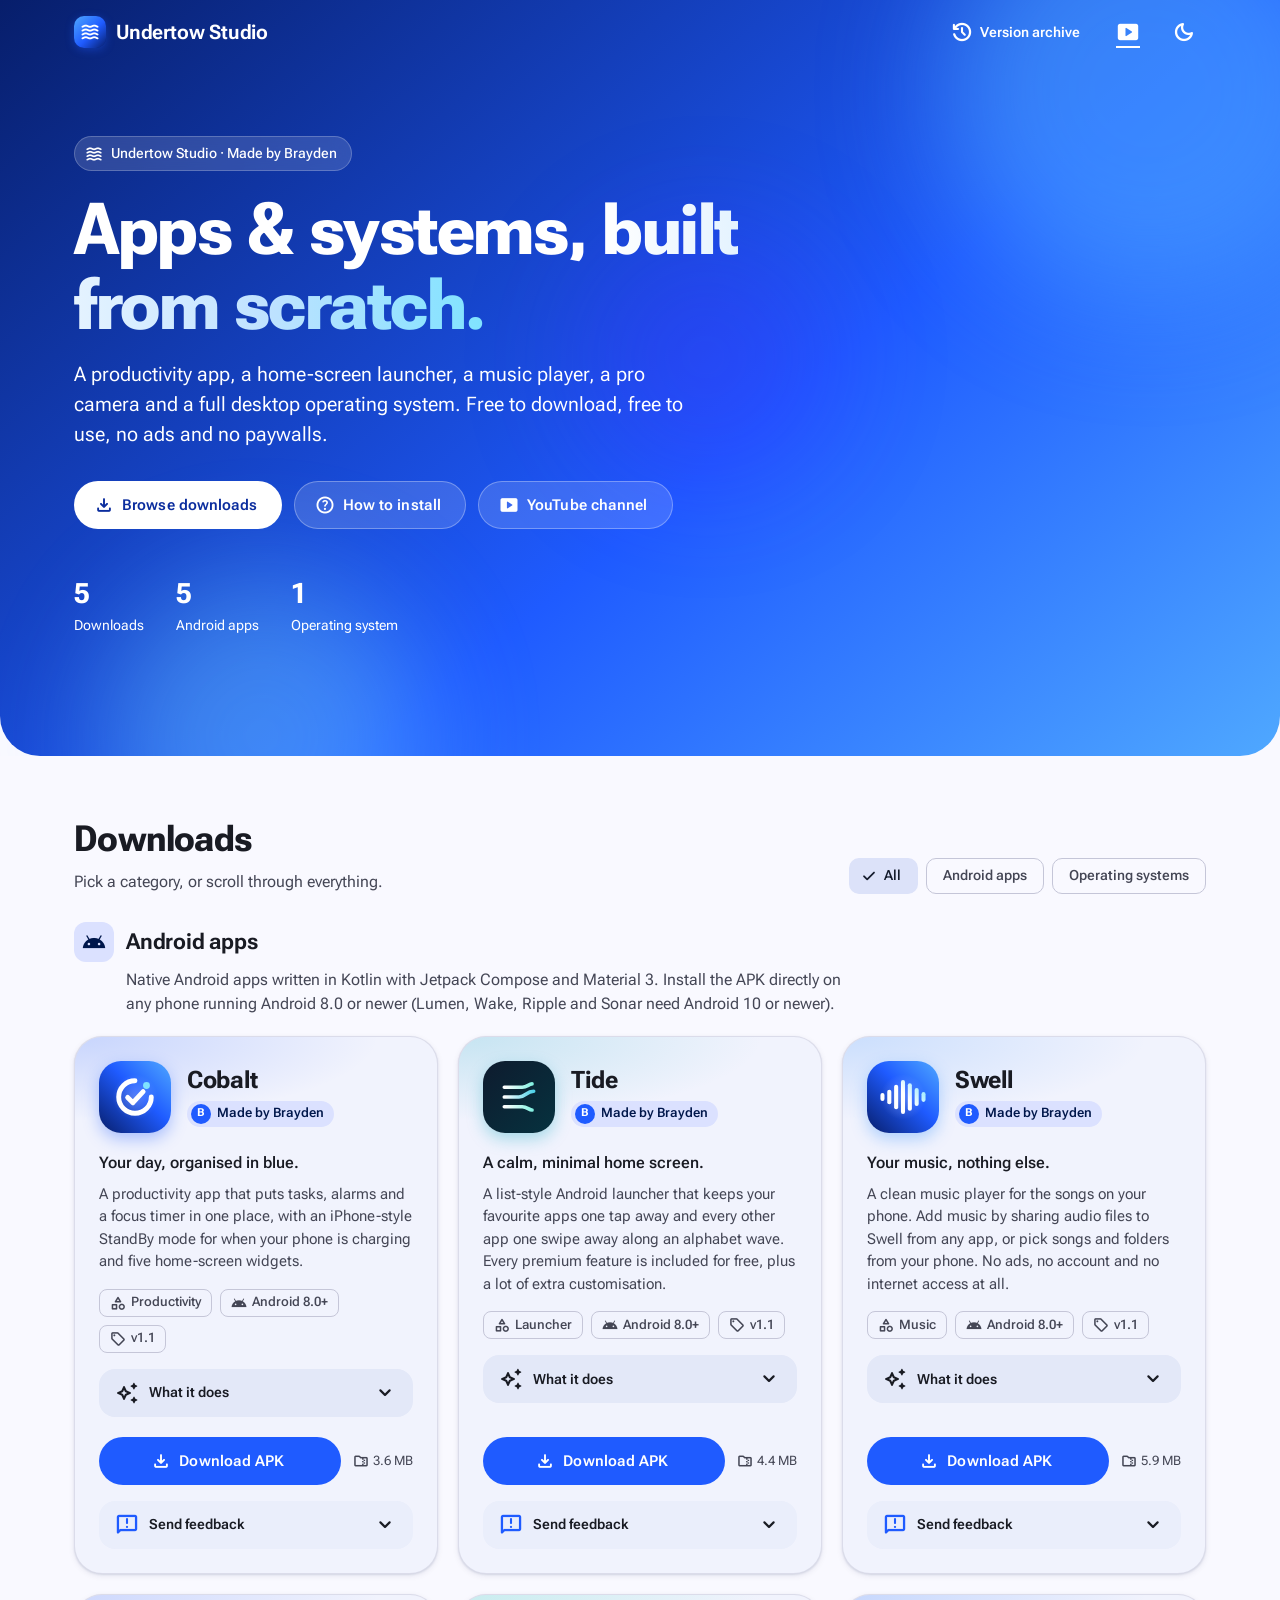
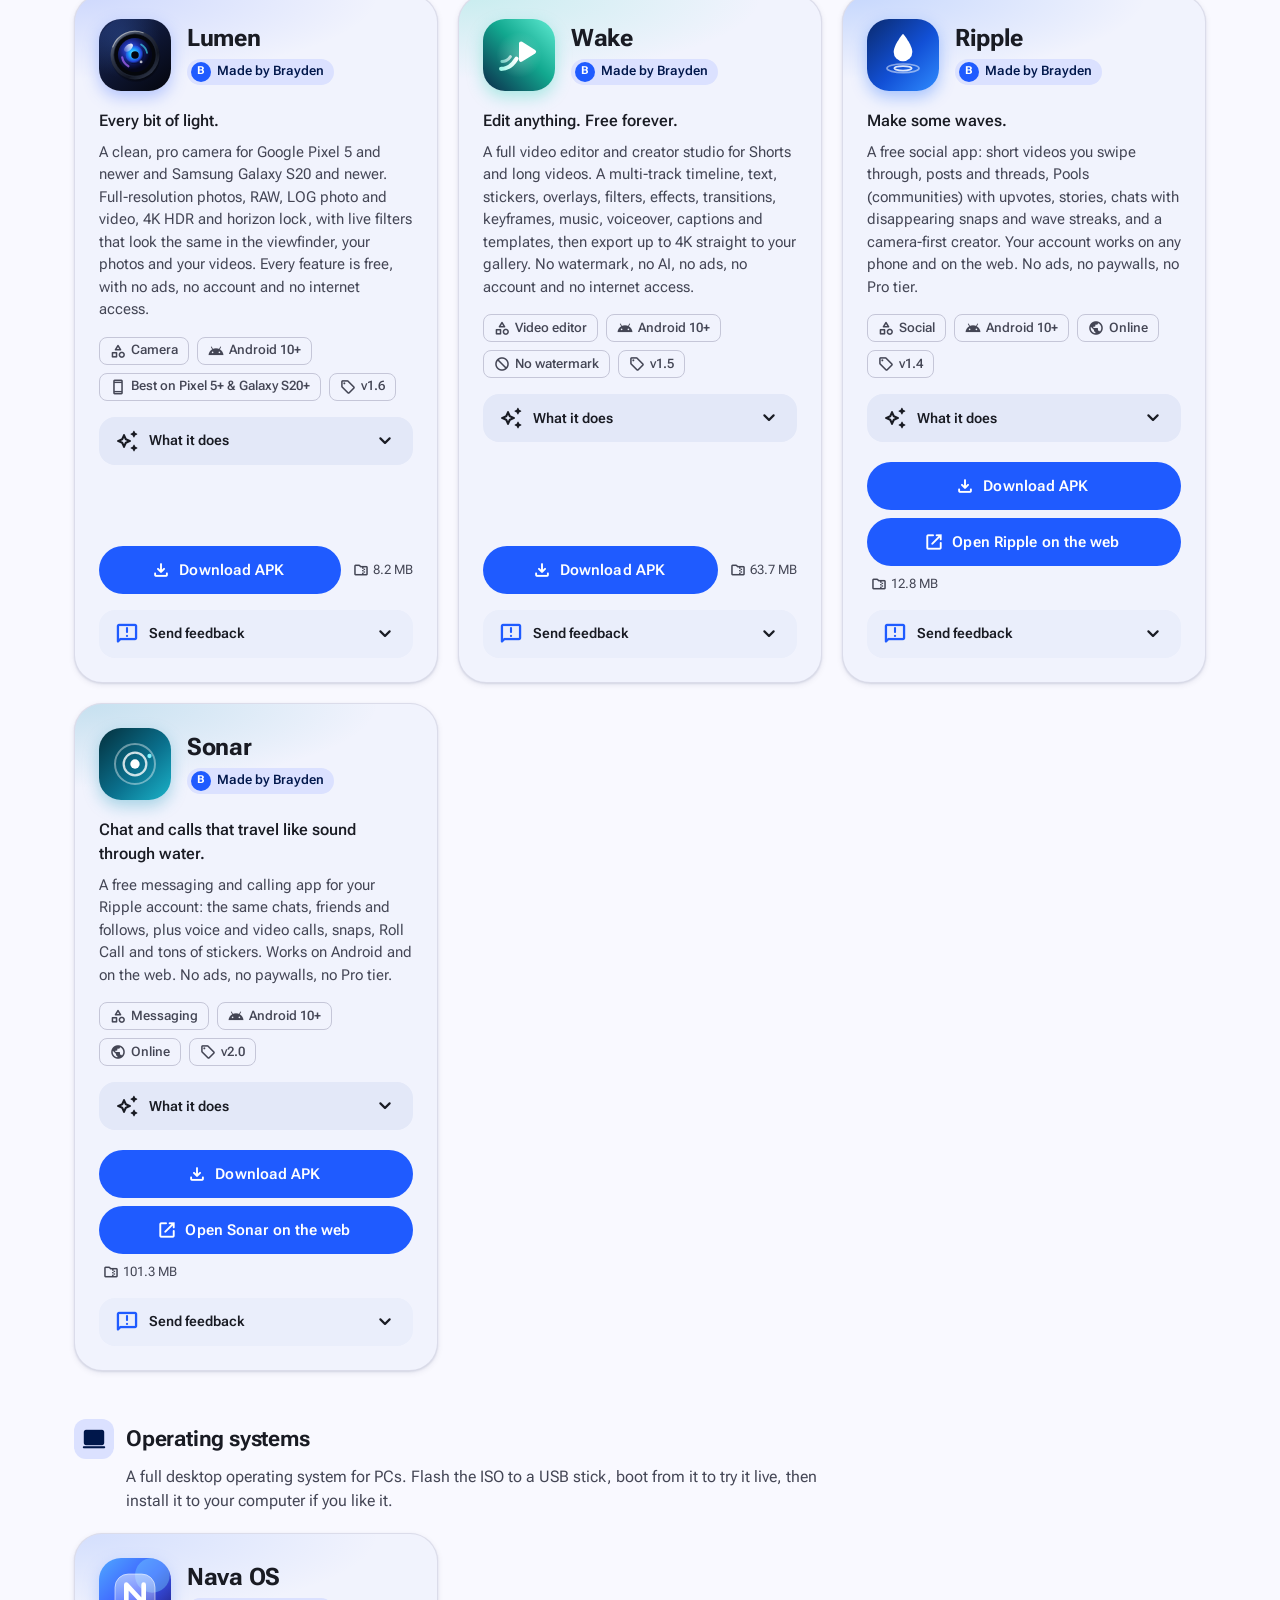
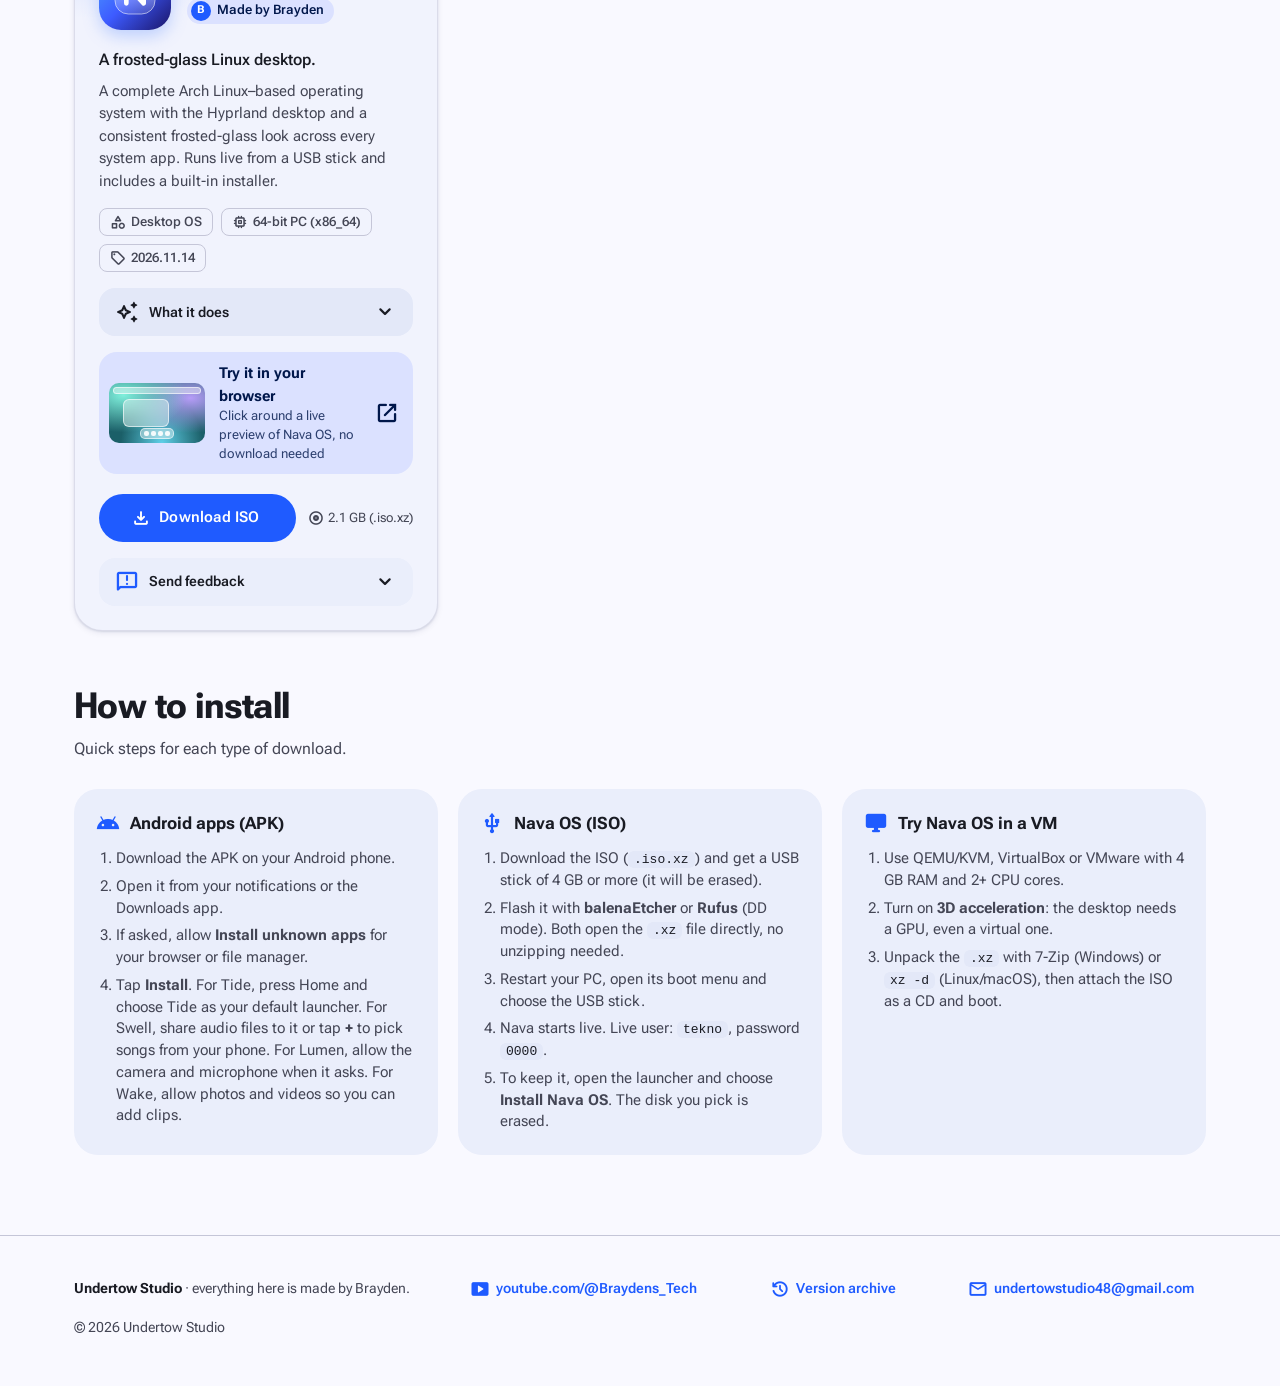
==== commit 7f1e895d: "Sonar 2.0 (GitHub Release asset sonar-2.0; 1.1 kept in archive) + Ripple 1.4 (1.3 archived)" ====
--- a/index.html
+++ b/index.html
@@ -153,7 +153,7 @@
    "name": "Ripple",
    "applicationCategory": "SocialNetworkingApplication",
    "operatingSystem": "Android 10+",
-   "softwareVersion": "1.3",
+   "softwareVersion": "1.4",
    "fileSize": "12.8MB",
    "description": "Free social app: vertical short videos, posts and threads, Pools (communities) with upvotes, stories, chats with disappearing snaps and streaks. No ads, no paywalls.",
    "downloadUrl": "https://1tekno4884-sketch.github.io/undertow-studio/Ripple.apk",
@@ -170,10 +170,10 @@
    "name": "Sonar",
    "applicationCategory": "CommunicationApplication",
    "operatingSystem": "Android 10+",
-   "softwareVersion": "1.1",
+   "softwareVersion": "2.0",
    "fileSize": "99.9MB",
    "description": "Free messaging and calling app for Ripple accounts: chats, voice and video calls, snaps, Roll Call and stickers. Also on the web. No ads, no paywalls.",
-   "downloadUrl": "https://github.com/1tekno4884-sketch/undertow-studio/releases/download/sonar-1.1/Sonar.apk",
+   "downloadUrl": "https://github.com/1tekno4884-sketch/undertow-studio/releases/download/sonar-2.0/Sonar.apk",
    "url": "https://1tekno4884-sketch.github.io/undertow-studio/#downloads",
    "image": "https://1tekno4884-sketch.github.io/undertow-studio/icon-512.png",
    "offers": {
@@ -904,7 +904,7 @@
         </article>
 
         <!-- Ripple -->
-        <article class="card" style="--accent:#1565ff" data-updated="2026-11-22T23:09:16-06:00">
+        <article class="card" style="--accent:#1565ff" data-updated="2026-11-23T22:21:50-06:00">
           <div class="card-top">
             <div class="app-icon" aria-hidden="true">
               <svg viewBox="0 0 108 108">
@@ -926,12 +926,12 @@
             <span class="tag"><span class="ms">category</span>Social</span>
             <span class="tag"><span class="ms">android</span>Android 10+</span>
             <span class="tag"><span class="ms">public</span>Online</span>
-            <span class="tag"><span class="ms">sell</span>v1.3</span>
+            <span class="tag"><span class="ms">sell</span>v1.4</span>
           </div>
           <details class="feat">
             <summary><span class="ms">auto_awesome</span>What it does<span class="ms chev">expand_more</span></summary>
             <div class="feat-body"><div><ul>
-              <li><span class="ms">new_releases</span><span><b>New in 1.3</b>: stories you post show up in Sonar too, Sonar group photos and quiz snaps work across both apps, and three more beta features for testers (stickers in comments, animated profile themes, auto-scroll Shorts). <b>New in 1.2</b>: works with <b>Sonar</b>, the new chat + calls app — "Open in Sonar" from your chats, Sonar stickers show in Ripple chats, call entries, files, polls and photo albums from Sonar look right, and <b>channels</b> (follow announcement channels, or start your own). Plus optional <b>beta features</b> for testers (Focus mode, break reminders, Shorts speed, reading mode, ambient Shorts), off unless turned on for you. <b>New in 1.0.1</b>: videos now post from every phone, including HDR videos from newer Samsung and Pixel phones (they're converted to normal colour first). If a phone can't apply your edits, the video still posts and Ripple tells you.</span></li>
+              <li><span class="ms">new_releases</span><span><b>New in 1.4</b>: <b>Shorts fixed</b> — they play on mobile data again (data saver just lowers the quality), the Shorts tab no longer comes back empty, captions sit above the bottom bar, and the end of the feed says "You're all caught up · Watch again". <b>Profile themes</b>, <b>Shorts speed</b> and the <b>ambient glow</b> are now for everyone (Edit profile · Settings → Content &amp; feed). A camera that can't start now shows "tap to retry" instead of closing the app, and crash reports are built in (free, nothing personal) so problems get fixed faster. Plus the new blue <b>Owner</b> badge. <b>New in 1.3</b>: stories you post show up in Sonar too, Sonar group photos and quiz snaps work across both apps, and three more beta features for testers (stickers in comments, animated profile themes, auto-scroll Shorts). <b>New in 1.2</b>: works with <b>Sonar</b>, the new chat + calls app — "Open in Sonar" from your chats, Sonar stickers show in Ripple chats, call entries, files, polls and photo albums from Sonar look right, and <b>channels</b> (follow announcement channels, or start your own). Plus optional <b>beta features</b> for testers (Focus mode, break reminders, Shorts speed, reading mode, ambient Shorts), off unless turned on for you. <b>New in 1.0.1</b>: videos now post from every phone, including HDR videos from newer Samsung and Pixel phones (they're converted to normal colour first). If a phone can't apply your edits, the video still posts and Ripple tells you.</span></li>
               <li><span class="ms">smart_display</span><span><b>Shorts</b>: a full-screen vertical feed that learns what you like from your hashtags, likes and watch time. Double-tap to like, comments slide up over the video.</span></li>
               <li><span class="ms">forum</span><span><b>Posts &amp; Pools</b>: short posts with photos, polls, reposts and quotes, plus Pools (communities) with upvotes, threaded comments, flair and mod tools.</span></li>
               <li><span class="ms">photo_camera</span><span><b>Camera &amp; stories</b>: tap for a photo or hold to record, then add text, drawings, stickers and water-themed filters. Post to your story, Shorts, a Pool or send it as a snap. "Edit in Wake" opens the clip in Wake.</span></li>
@@ -966,7 +966,7 @@
           </details>
         </article>
         <!-- Sonar -->
-        <article class="card" style="--accent:#1494b8" data-updated="2026-11-22T23:09:16-06:00">
+        <article class="card" style="--accent:#1494b8" data-updated="2026-11-23T22:21:50-06:00">
           <div class="card-top">
             <div class="app-icon" aria-hidden="true">
               <svg viewBox="0 0 108 108">
@@ -989,12 +989,12 @@
             <span class="tag"><span class="ms">category</span>Messaging</span>
             <span class="tag"><span class="ms">android</span>Android 10+</span>
             <span class="tag"><span class="ms">public</span>Online</span>
-            <span class="tag"><span class="ms">sell</span>v1.1</span>
+            <span class="tag"><span class="ms">sell</span>v2.0</span>
           </div>
           <details class="feat">
             <summary><span class="ms">auto_awesome</span>What it does<span class="ms chev">expand_more</span></summary>
             <div class="feat-body"><div><ul>
-              <li><span class="ms">new_releases</span><span><b>New in 1.1</b>: <b>visible streaks</b> (a Streaks screen, milestones from 3 to 365 days with celebrations, streak calendars, reminders), <b>14 face lenses</b>, multi-snap, loop, timer, hands-free, slow-mo, dual camera, a <b>voice changer</b>, quiz stickers, the <b>Sonar avatar maker</b> with avatar stickers, <b>Stories</b> (shared with Ripple), notes, friendship cards, snap replays and reactions, save in chat, group streaks, and new beta features for testers.</span></li>
+              <li><span class="ms">new_releases</span><span><b>New in 2.0</b>: <b>snaps no longer crash</b> (the big one was any lens + leaving the camera), the camera shows "tap to retry" instead of closing, and a snap you were making is never lost — Sonar offers it back. <b>Streaks fixed</b> (typing or snapping at the same moment could cost a day). Now for everyone: <b>chat bubbles</b>, the <b>streak shield</b>, <b>side by side</b> on tablets, <b>sticker reactions</b>, <b>send when they're awake</b>, <b>away auto-reply</b>, <b>repeating messages</b> and <b>edit history</b>. Built-in crash reports (free, nothing personal), the blue <b>Owner</b> badge, and 24 new beta features for testers — Tide Map, Reef Stories, Coves, Rally, Lifeline, On Air, Here Now, Avatar Moods, Pearls, Lighthouse, Logbook, Rewind, Postmarks, Soundbites, Lookout, Surface, Echo replies, Bottle, Tidewatch, Echolocation, Driftboard and more, rolling out one by one. <b>New in 1.1</b>: <b>visible streaks</b> (a Streaks screen, milestones from 3 to 365 days with celebrations, streak calendars, reminders), <b>14 face lenses</b>, multi-snap, loop, timer, hands-free, slow-mo, dual camera, a <b>voice changer</b>, quiz stickers, the <b>Sonar avatar maker</b> with avatar stickers, <b>Stories</b> (shared with Ripple), notes, friendship cards, snap replays and reactions, save in chat, group streaks, and new beta features for testers.</span></li>
               <li><span class="ms">forum</span><span><b>Your Ripple chats</b>: sign in with your Ripple username — DMs, groups up to 50, message requests, replies, reactions, polls, files, albums, voice notes with waveforms and speed, pinned and starred messages, scheduled and silent messages, mentions and channels. Everything shows up in Ripple too.</span></li>
               <li><span class="ms">call</span><span><b>Voice &amp; video calls</b>: one-to-one and small groups, switch voice ⇄ video, Bluetooth and speaker, picture-in-picture, rings even when the app is closed. Calls are peer-to-peer and encrypted in transit (DTLS-SRTP), and never recorded.</span></li>
               <li><span class="ms">photo_camera</span><span><b>Snaps</b>: camera-first snaps with water-themed filters, text, drawing, stickers and timers, wave streaks, best-friend emojis and Memories saved on your phone.</span></li>
@@ -1006,9 +1006,9 @@
             </ul></div></div>
           </details>
           <div class="card-actions">
-            <a class="btn dl" href="https://github.com/1tekno4884-sketch/undertow-studio/releases/download/sonar-1.1/Sonar.apk" data-name="Sonar"><span class="ms">download</span>Download APK</a>
+            <a class="btn dl" href="https://github.com/1tekno4884-sketch/undertow-studio/releases/download/sonar-2.0/Sonar.apk" data-name="Sonar"><span class="ms">download</span>Download APK</a>
             <a class="btn ghost" href="https://1tekno4884-sketch.github.io/sonar-web/" target="_blank" rel="noopener"><span class="ms">open_in_new</span>Open Sonar on the web</a>
-            <span class="size"><span class="ms">folder_zip</span>99.9 MB</span>
+            <span class="size"><span class="ms">folder_zip</span>101.3 MB</span>
           </div>
           <details class="feat fb" data-app="Sonar">
             <summary><span class="ms">feedback</span>Send feedback<span class="ms chev">expand_more</span></summary>
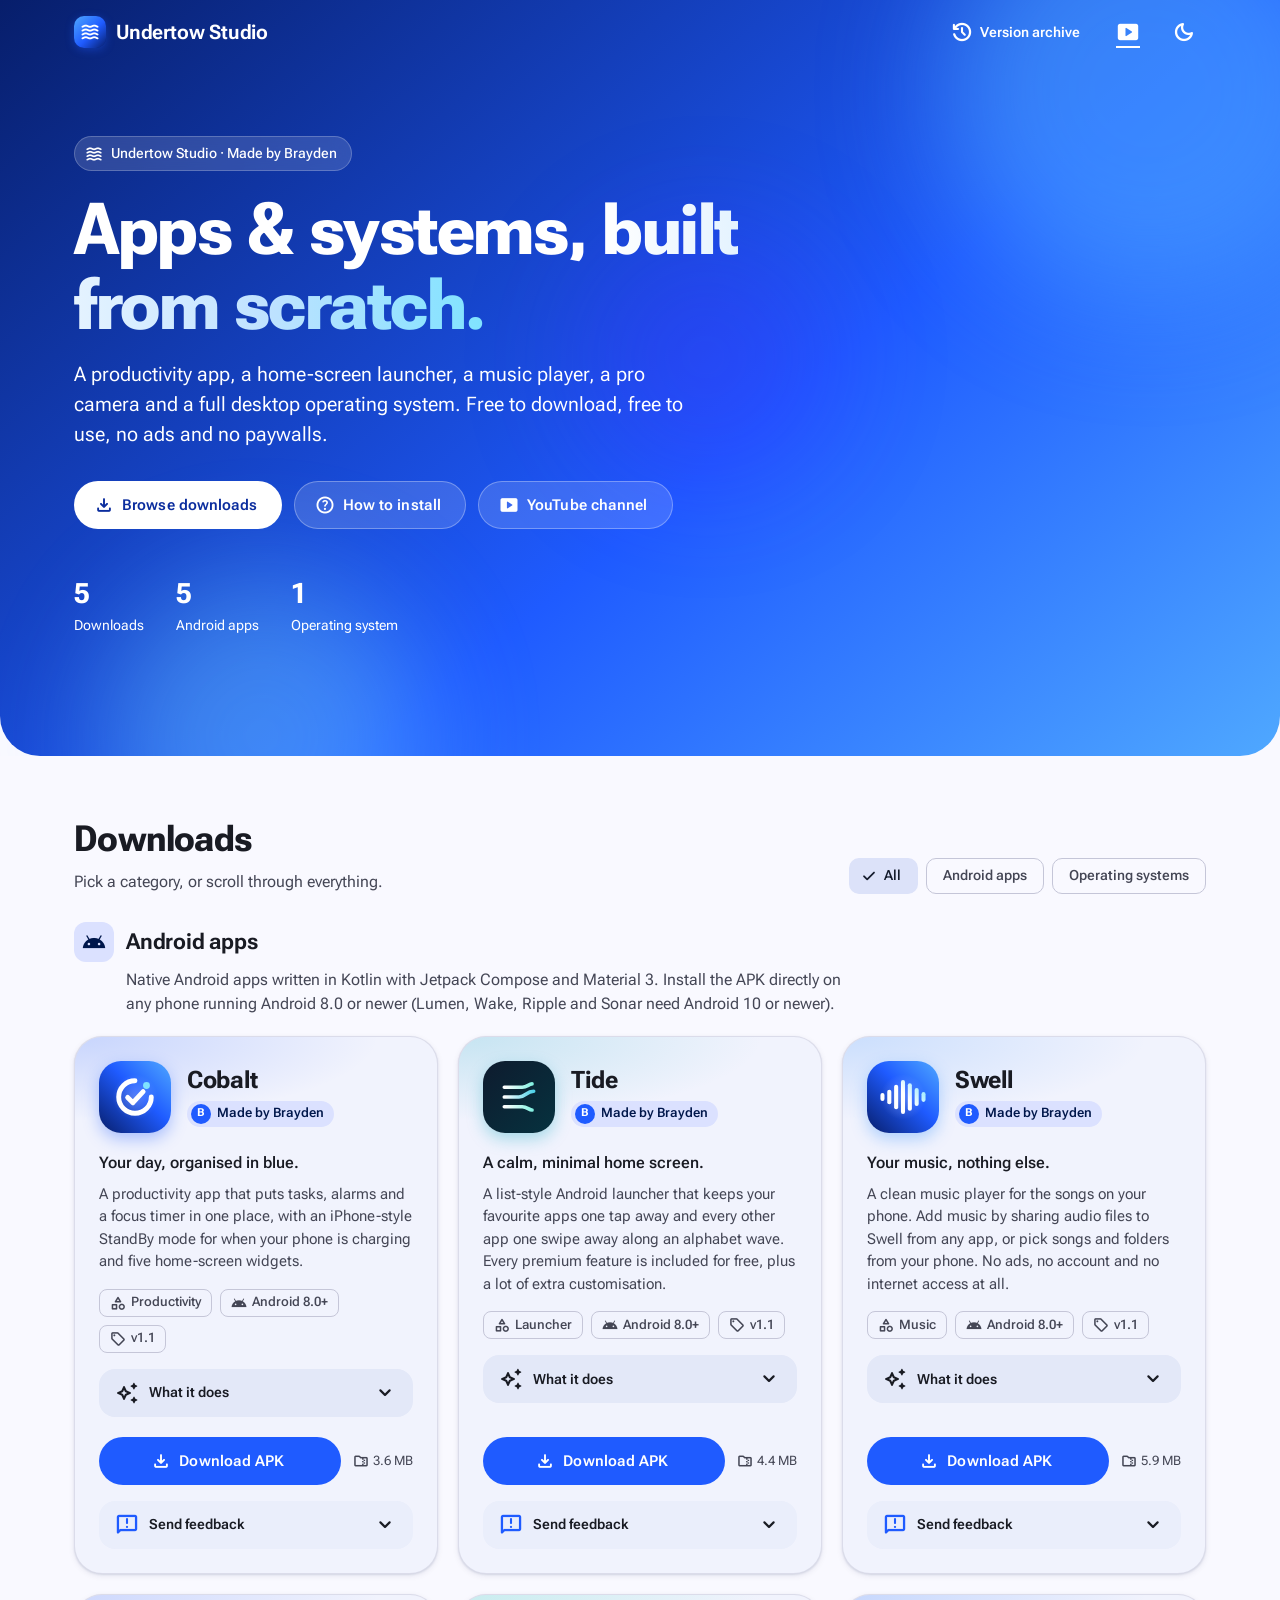
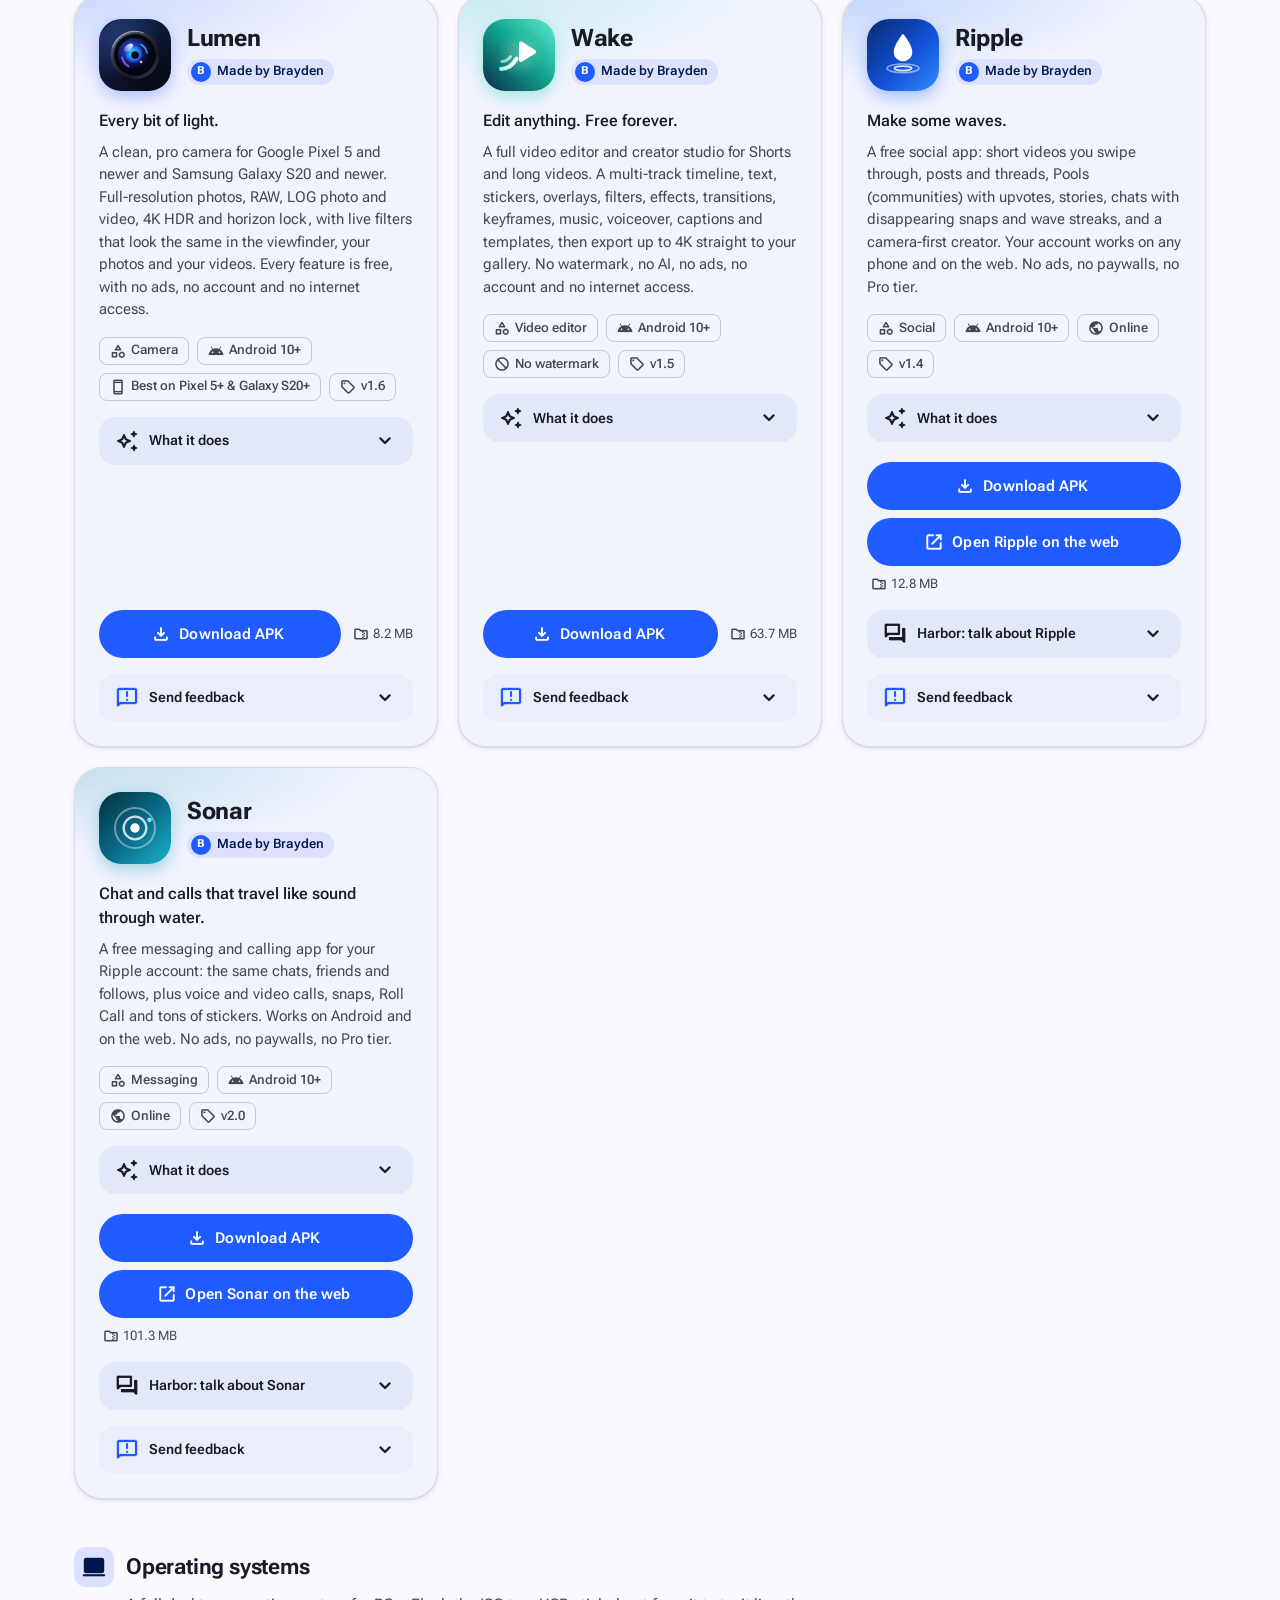
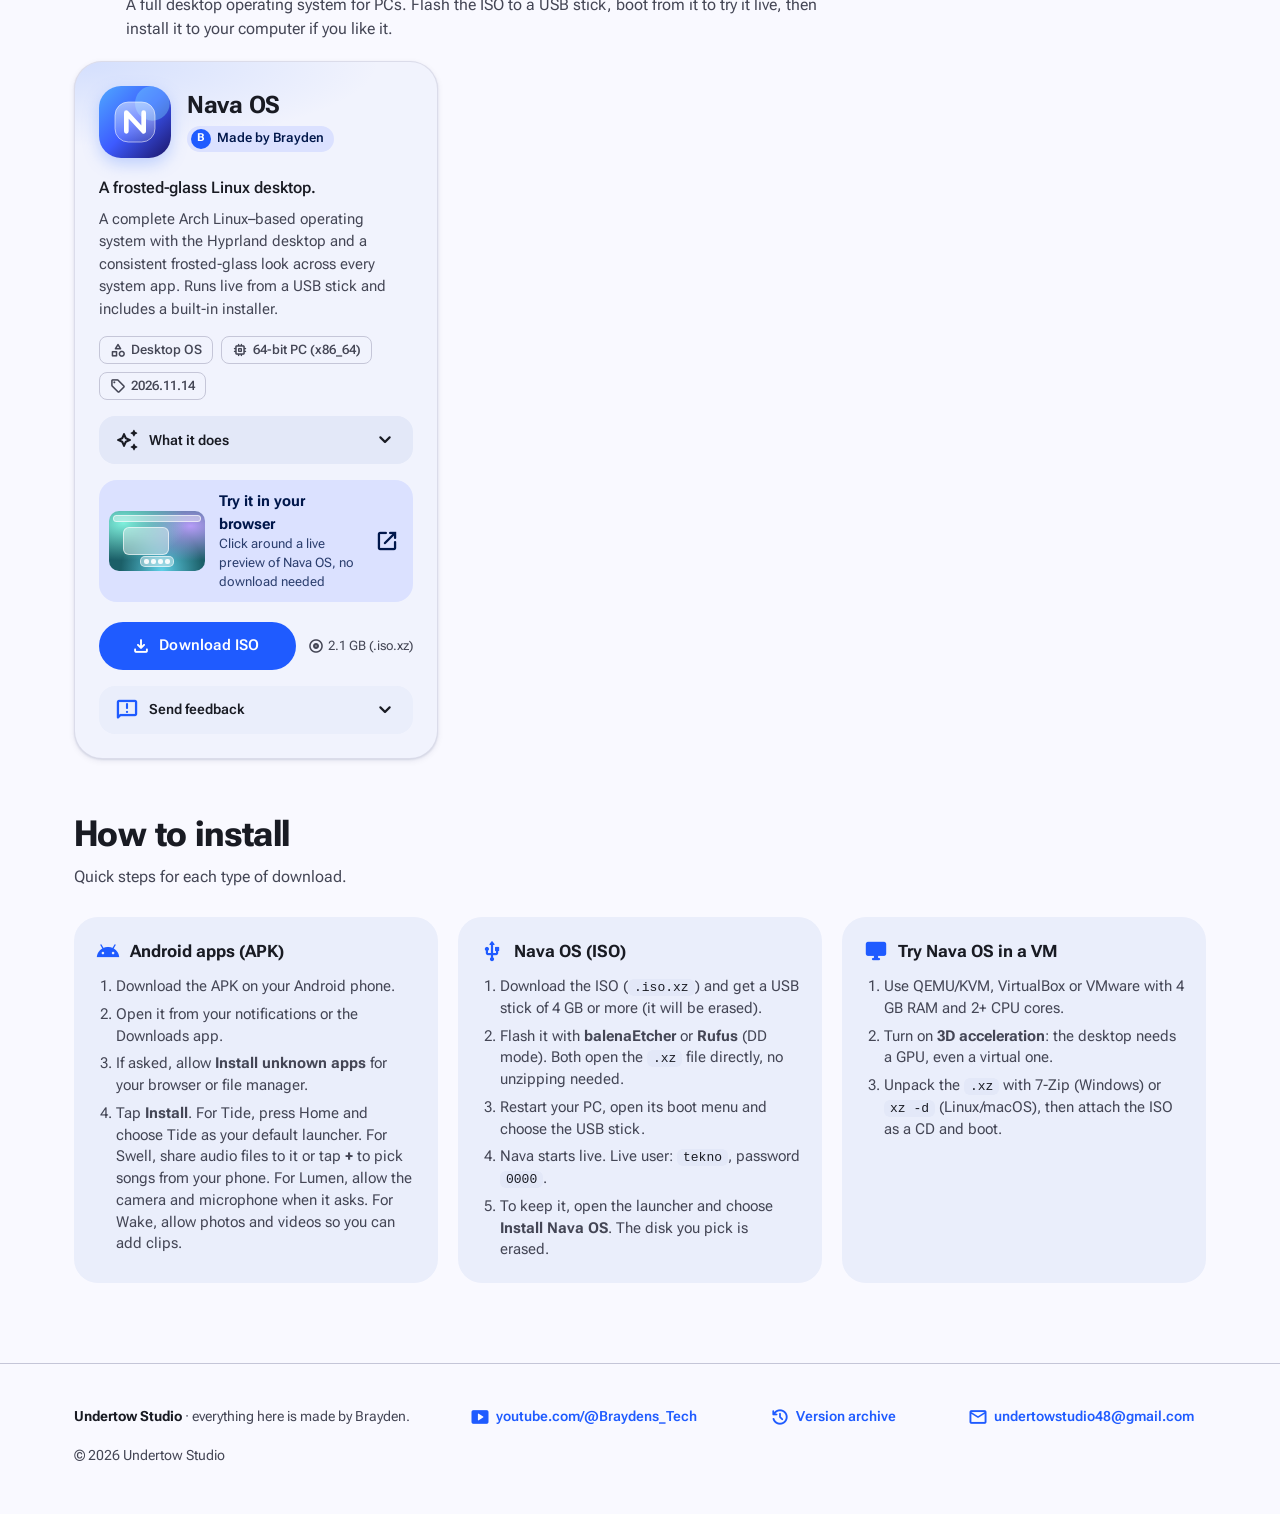
==== commit c7015bf6: "Beacons (site announcements) + Harbor (discussions under the Sonar and Ripple cards): lazy live.js/l" ====
--- a/index.html
+++ b/index.html
@@ -171,7 +171,7 @@
    "applicationCategory": "CommunicationApplication",
    "operatingSystem": "Android 10+",
    "softwareVersion": "2.0",
-   "fileSize": "99.9MB",
+   "fileSize": "101.3MB",
    "description": "Free messaging and calling app for Ripple accounts: chats, voice and video calls, snaps, Roll Call and stickers. Also on the web. No ads, no paywalls.",
    "downloadUrl": "https://github.com/1tekno4884-sketch/undertow-studio/releases/download/sonar-2.0/Sonar.apk",
    "url": "https://1tekno4884-sketch.github.io/undertow-studio/#downloads",
@@ -947,6 +947,10 @@
             <span class="size"><span class="ms">folder_zip</span>12.8 MB</span>
           </div>
         
+          <details class="feat disc" id="ripple-discussion" data-board="ripple">
+            <summary><span class="ms">forum</span>Harbor: talk about Ripple<span class="count"></span><span class="ms chev">expand_more</span></summary>
+            <div class="feat-body"><div><div class="hb"><p class="fb-note">Loading the discussion…</p></div></div></div>
+          </details>
           <details class="feat fb" data-app="Ripple">
             <summary><span class="ms">feedback</span>Send feedback<span class="ms chev">expand_more</span></summary>
             <div class="feat-body"><div>
@@ -1010,6 +1014,10 @@
             <a class="btn ghost" href="https://1tekno4884-sketch.github.io/sonar-web/" target="_blank" rel="noopener"><span class="ms">open_in_new</span>Open Sonar on the web</a>
             <span class="size"><span class="ms">folder_zip</span>101.3 MB</span>
           </div>
+          <details class="feat disc" id="sonar-discussion" data-board="sonar">
+            <summary><span class="ms">forum</span>Harbor: talk about Sonar<span class="count"></span><span class="ms chev">expand_more</span></summary>
+            <div class="feat-body"><div><div class="hb"><p class="fb-note">Loading the discussion…</p></div></div></div>
+          </details>
           <details class="feat fb" data-app="Sonar">
             <summary><span class="ms">feedback</span>Send feedback<span class="ms chev">expand_more</span></summary>
             <div class="feat-body"><div>
@@ -1271,5 +1279,17 @@
   });
 })();
 </script>
+<script>
+// Beacons (announcements) + Harbor (discussions): one small script + stylesheet, loaded when the page is idle
+// or as soon as a discussion is opened.
+(function(){
+  var done=0;
+  function go(){if(done++)return;var l=document.createElement('link');l.rel='stylesheet';l.href='live.css?v=1';document.head.appendChild(l);
+    var s=document.createElement('script');s.src='live.js?v=1';s.async=true;document.body.appendChild(s)}
+  document.querySelectorAll('details.disc').forEach(function(x){x.addEventListener('toggle',go,{once:true})});
+  if(/-discussion$/.test(location.hash))go();
+  else addEventListener('load',function(){'requestIdleCallback' in window?requestIdleCallback(go,{timeout:3000}):setTimeout(go,1500)});
+})();
+</script>
 </body>
 </html>
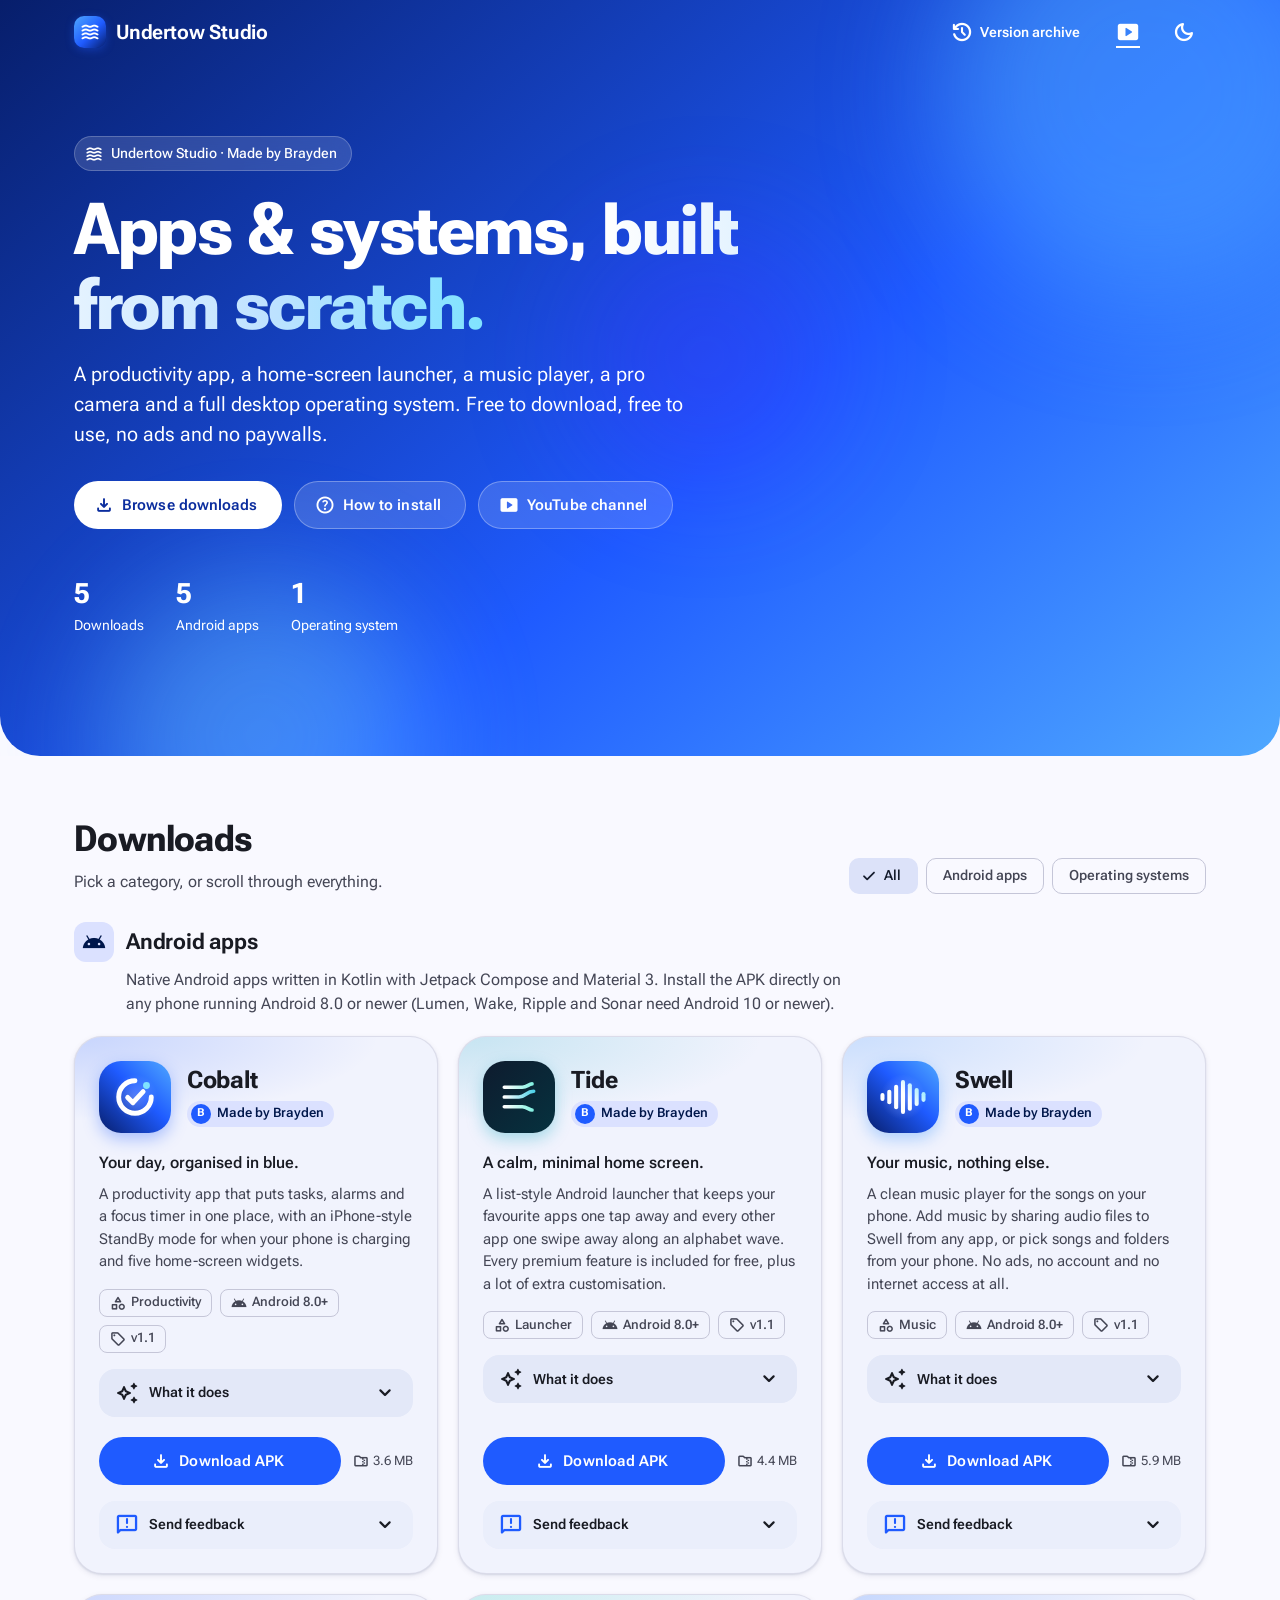
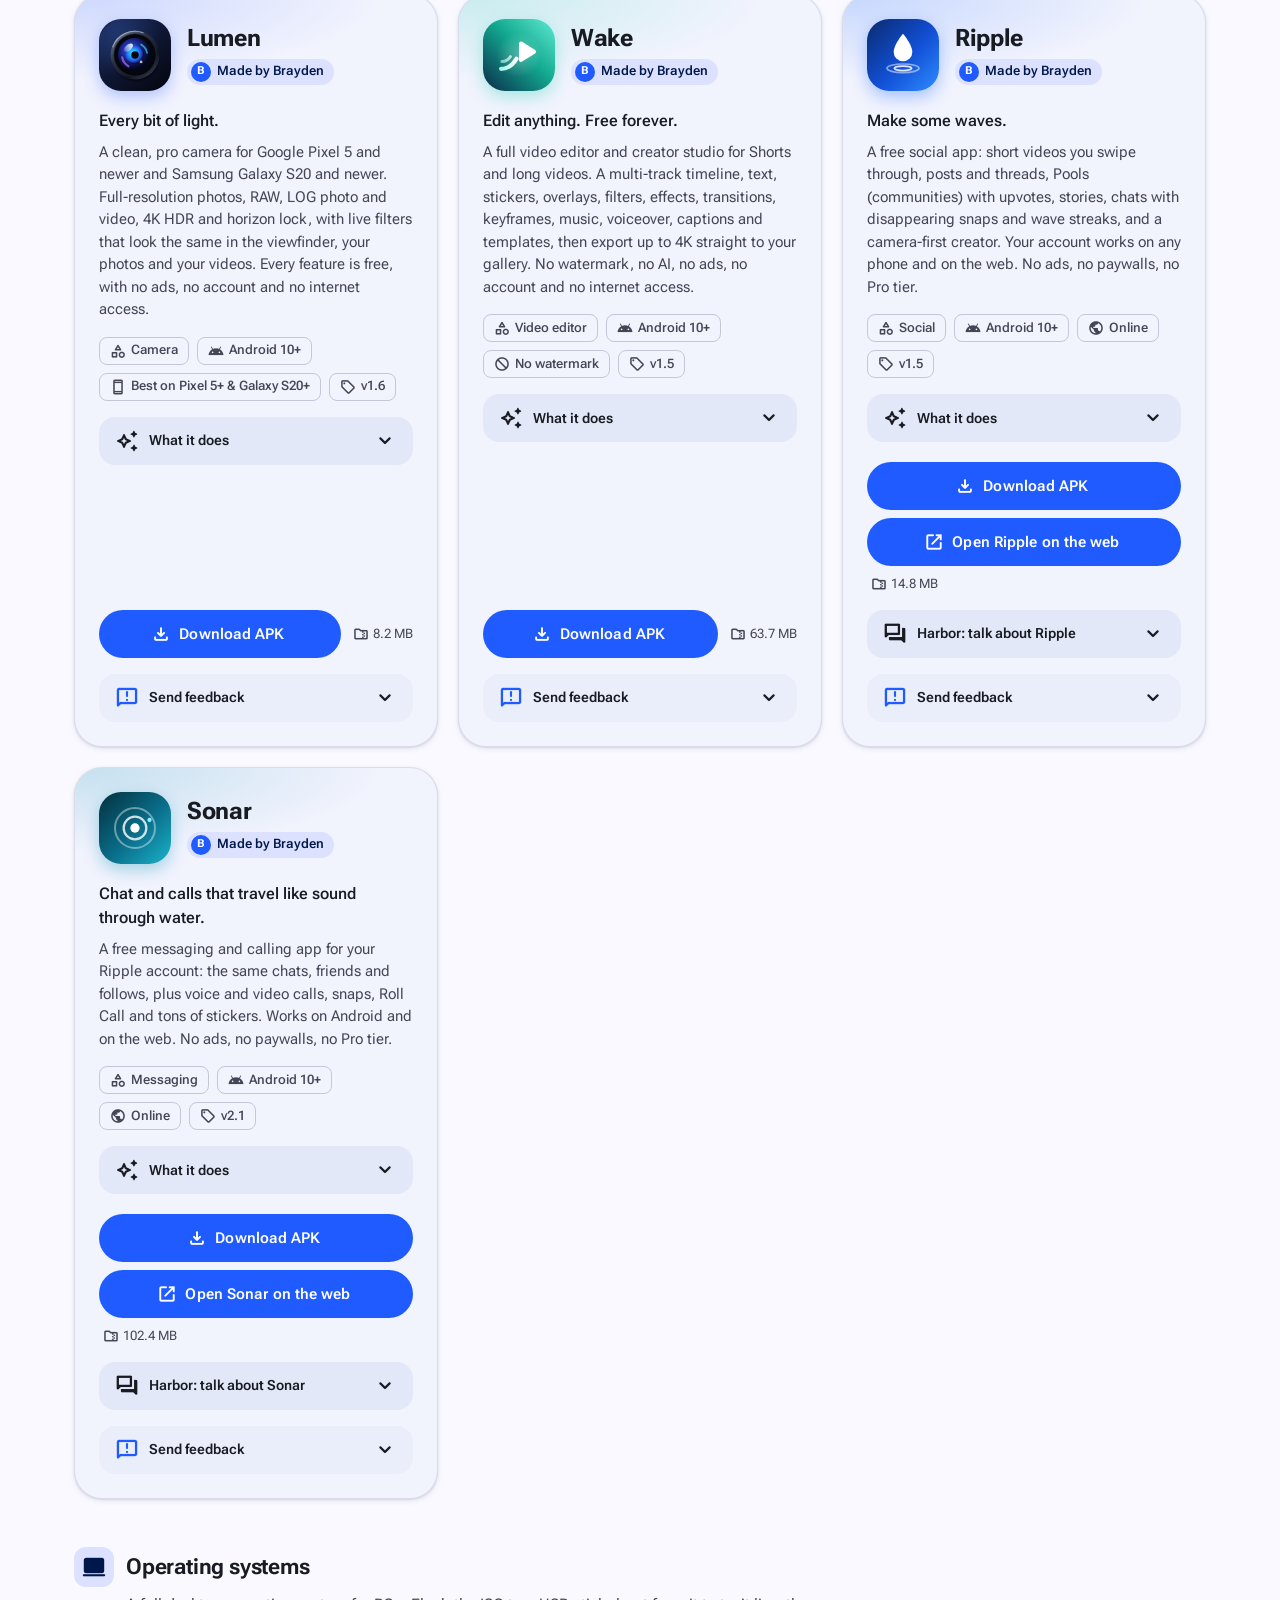
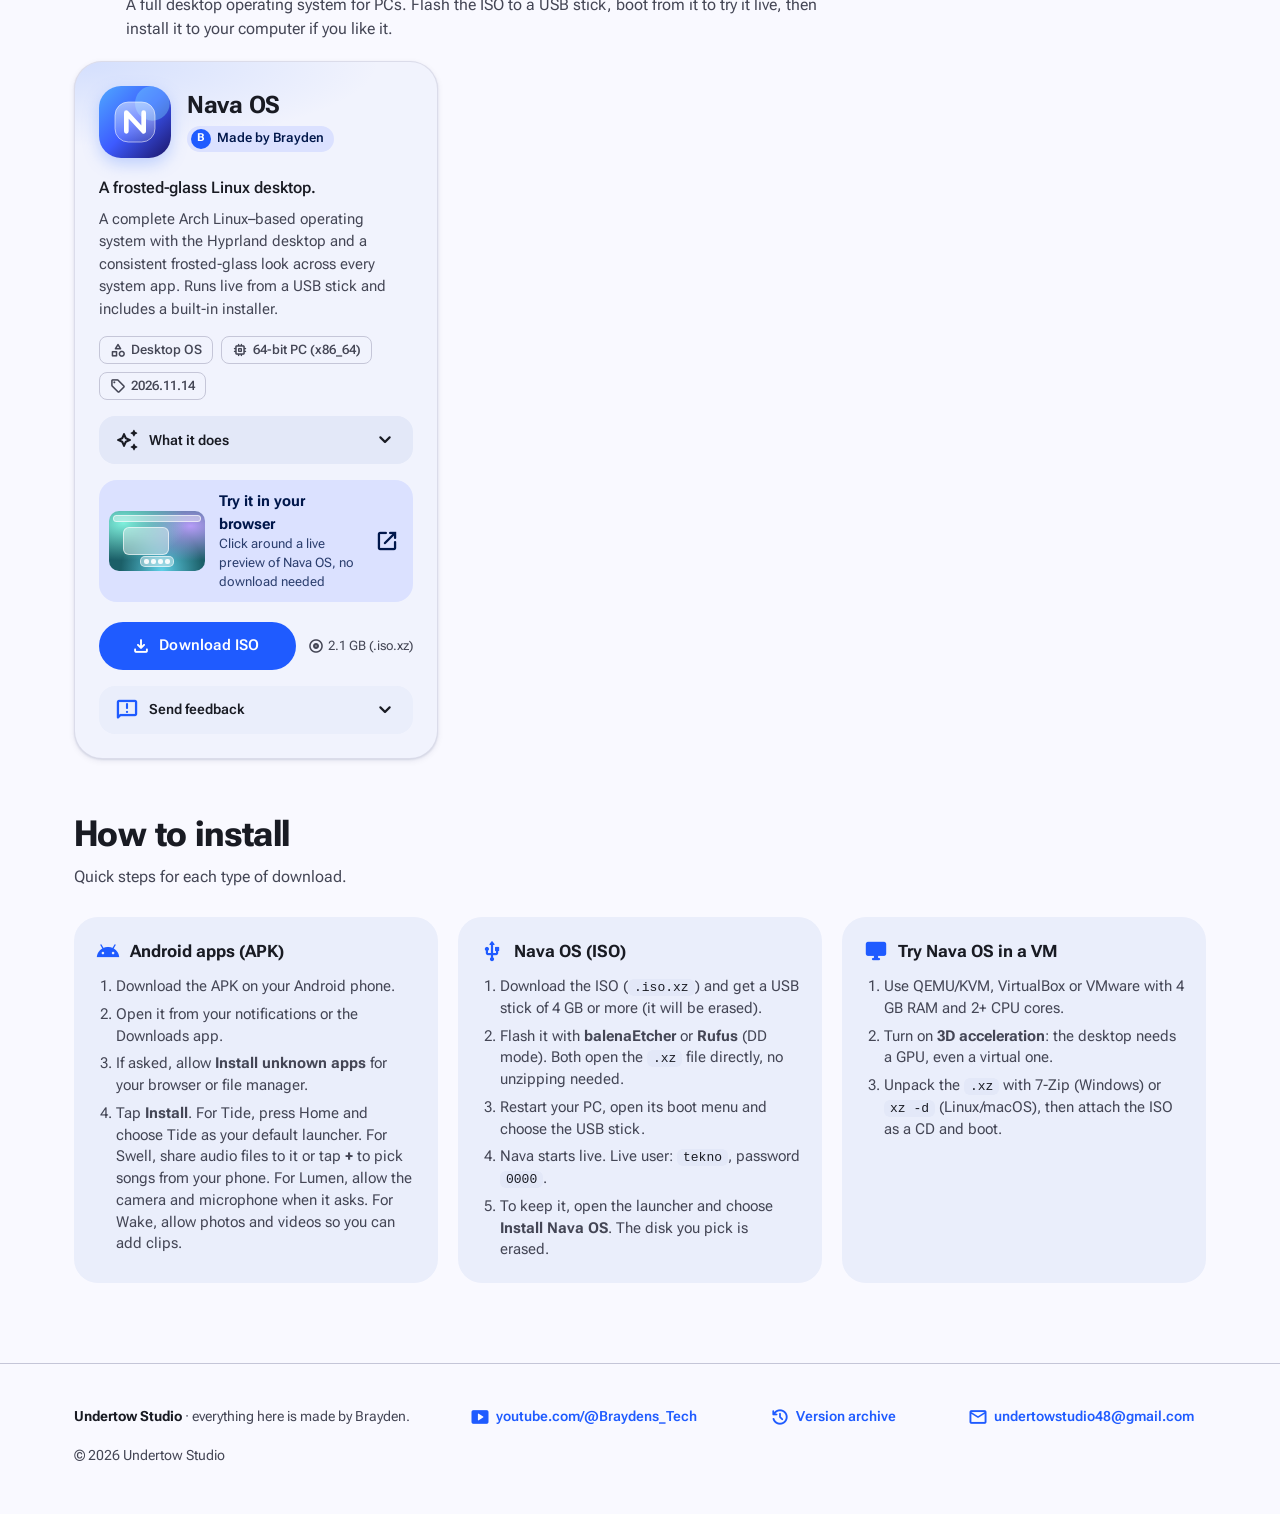
==== commit 581a85fd: "Sonar 2.1 (GitHub Release asset sonar-2.1; 2.0 kept in archive) + Ripple 1.5 (1.4 archived); Beacons" ====
--- a/index.html
+++ b/index.html
@@ -153,8 +153,8 @@
    "name": "Ripple",
    "applicationCategory": "SocialNetworkingApplication",
    "operatingSystem": "Android 10+",
-   "softwareVersion": "1.4",
-   "fileSize": "12.8MB",
+   "softwareVersion": "1.5",
+   "fileSize": "14.8MB",
    "description": "Free social app: vertical short videos, posts and threads, Pools (communities) with upvotes, stories, chats with disappearing snaps and streaks. No ads, no paywalls.",
    "downloadUrl": "https://1tekno4884-sketch.github.io/undertow-studio/Ripple.apk",
    "url": "https://1tekno4884-sketch.github.io/undertow-studio/#downloads",
@@ -170,10 +170,10 @@
    "name": "Sonar",
    "applicationCategory": "CommunicationApplication",
    "operatingSystem": "Android 10+",
-   "softwareVersion": "2.0",
-   "fileSize": "101.3MB",
+   "softwareVersion": "2.1",
+   "fileSize": "102.4MB",
    "description": "Free messaging and calling app for Ripple accounts: chats, voice and video calls, snaps, Roll Call and stickers. Also on the web. No ads, no paywalls.",
-   "downloadUrl": "https://github.com/1tekno4884-sketch/undertow-studio/releases/download/sonar-2.0/Sonar.apk",
+   "downloadUrl": "https://github.com/1tekno4884-sketch/undertow-studio/releases/download/sonar-2.1/Sonar.apk",
    "url": "https://1tekno4884-sketch.github.io/undertow-studio/#downloads",
    "image": "https://1tekno4884-sketch.github.io/undertow-studio/icon-512.png",
    "offers": {
@@ -904,7 +904,7 @@
         </article>
 
         <!-- Ripple -->
-        <article class="card" style="--accent:#1565ff" data-updated="2026-11-23T22:21:50-06:00">
+        <article class="card" style="--accent:#1565ff" data-updated="2026-11-24T00:49:31-06:00">
           <div class="card-top">
             <div class="app-icon" aria-hidden="true">
               <svg viewBox="0 0 108 108">
@@ -926,12 +926,12 @@
             <span class="tag"><span class="ms">category</span>Social</span>
             <span class="tag"><span class="ms">android</span>Android 10+</span>
             <span class="tag"><span class="ms">public</span>Online</span>
-            <span class="tag"><span class="ms">sell</span>v1.4</span>
+            <span class="tag"><span class="ms">sell</span>v1.5</span>
           </div>
           <details class="feat">
             <summary><span class="ms">auto_awesome</span>What it does<span class="ms chev">expand_more</span></summary>
             <div class="feat-body"><div><ul>
-              <li><span class="ms">new_releases</span><span><b>New in 1.4</b>: <b>Shorts fixed</b> — they play on mobile data again (data saver just lowers the quality), the Shorts tab no longer comes back empty, captions sit above the bottom bar, and the end of the feed says "You're all caught up · Watch again". <b>Profile themes</b>, <b>Shorts speed</b> and the <b>ambient glow</b> are now for everyone (Edit profile · Settings → Content &amp; feed). A camera that can't start now shows "tap to retry" instead of closing the app, and crash reports are built in (free, nothing personal) so problems get fixed faster. Plus the new blue <b>Owner</b> badge. <b>New in 1.3</b>: stories you post show up in Sonar too, Sonar group photos and quiz snaps work across both apps, and three more beta features for testers (stickers in comments, animated profile themes, auto-scroll Shorts). <b>New in 1.2</b>: works with <b>Sonar</b>, the new chat + calls app — "Open in Sonar" from your chats, Sonar stickers show in Ripple chats, call entries, files, polls and photo albums from Sonar look right, and <b>channels</b> (follow announcement channels, or start your own). Plus optional <b>beta features</b> for testers (Focus mode, break reminders, Shorts speed, reading mode, ambient Shorts), off unless turned on for you. <b>New in 1.0.1</b>: videos now post from every phone, including HDR videos from newer Samsung and Pixel phones (they're converted to normal colour first). If a phone can't apply your edits, the video still posts and Ripple tells you.</span></li>
+              <li><span class="ms">new_releases</span><span><b>New in 1.5</b>: <b>Deep Dives</b> — videos up to 3 minutes with a seek bar, speed, captions and full screen. <b>Currents</b> (playlists), <b>Anchor</b> (watch later), <b>Trail</b> (your watch history — pause or clear it), <b>Rising Tide</b> (what's climbing fastest), <b>Buoys</b> (chapters from timestamps), <b>Tune</b> ("Not interested" and feed controls), <b>Chests</b> (saved folders) and <b>Launch</b> (scheduled posts and countdown premieres). Remix any Short with <b>Ripple Back</b>, <b>Tandem</b> or <b>Splice</b>, find every video using a sound in <b>Soundwaves</b>, post <b>Bulletins</b> on your profile, take questions with <b>Ask Me</b>, pin and heart comments, and see your stats in <b>Depth Gauge</b>. Plus Backdrops (your own photo behind any screen), more styles, role banners, update reminders and the official <b>Undertow HQ</b> channel. <b>New in 1.4</b>: <b>Shorts fixed</b> — they play on mobile data again (data saver just lowers the quality), the Shorts tab no longer comes back empty, captions sit above the bottom bar, and the end of the feed says "You're all caught up · Watch again". <b>Profile themes</b>, <b>Shorts speed</b> and the <b>ambient glow</b> are now for everyone (Edit profile · Settings → Content &amp; feed). A camera that can't start now shows "tap to retry" instead of closing the app, and crash reports are built in (free, nothing personal) so problems get fixed faster. Plus the new blue <b>Owner</b> badge. <b>New in 1.3</b>: stories you post show up in Sonar too, Sonar group photos and quiz snaps work across both apps, and three more beta features for testers (stickers in comments, animated profile themes, auto-scroll Shorts). <b>New in 1.2</b>: works with <b>Sonar</b>, the new chat + calls app — "Open in Sonar" from your chats, Sonar stickers show in Ripple chats, call entries, files, polls and photo albums from Sonar look right, and <b>channels</b> (follow announcement channels, or start your own). Plus optional <b>beta features</b> for testers (Focus mode, break reminders, Shorts speed, reading mode, ambient Shorts), off unless turned on for you. <b>New in 1.0.1</b>: videos now post from every phone, including HDR videos from newer Samsung and Pixel phones (they're converted to normal colour first). If a phone can't apply your edits, the video still posts and Ripple tells you.</span></li>
               <li><span class="ms">smart_display</span><span><b>Shorts</b>: a full-screen vertical feed that learns what you like from your hashtags, likes and watch time. Double-tap to like, comments slide up over the video.</span></li>
               <li><span class="ms">forum</span><span><b>Posts &amp; Pools</b>: short posts with photos, polls, reposts and quotes, plus Pools (communities) with upvotes, threaded comments, flair and mod tools.</span></li>
               <li><span class="ms">photo_camera</span><span><b>Camera &amp; stories</b>: tap for a photo or hold to record, then add text, drawings, stickers and water-themed filters. Post to your story, Shorts, a Pool or send it as a snap. "Edit in Wake" opens the clip in Wake.</span></li>
@@ -944,7 +944,7 @@
           <div class="card-actions">
             <a class="btn dl" href="Ripple.apk" download="Ripple.apk" data-name="Ripple"><span class="ms">download</span>Download APK</a>
             <a class="btn ghost" href="https://1tekno4884-sketch.github.io/ripple-web/" target="_blank" rel="noopener"><span class="ms">open_in_new</span>Open Ripple on the web</a>
-            <span class="size"><span class="ms">folder_zip</span>12.8 MB</span>
+            <span class="size"><span class="ms">folder_zip</span>14.8 MB</span>
           </div>
         
           <details class="feat disc" id="ripple-discussion" data-board="ripple">
@@ -970,7 +970,7 @@
           </details>
         </article>
         <!-- Sonar -->
-        <article class="card" style="--accent:#1494b8" data-updated="2026-11-23T22:21:50-06:00">
+        <article class="card" style="--accent:#1494b8" data-updated="2026-11-24T00:49:31-06:00">
           <div class="card-top">
             <div class="app-icon" aria-hidden="true">
               <svg viewBox="0 0 108 108">
@@ -993,12 +993,12 @@
             <span class="tag"><span class="ms">category</span>Messaging</span>
             <span class="tag"><span class="ms">android</span>Android 10+</span>
             <span class="tag"><span class="ms">public</span>Online</span>
-            <span class="tag"><span class="ms">sell</span>v2.0</span>
+            <span class="tag"><span class="ms">sell</span>v2.1</span>
           </div>
           <details class="feat">
             <summary><span class="ms">auto_awesome</span>What it does<span class="ms chev">expand_more</span></summary>
             <div class="feat-body"><div><ul>
-              <li><span class="ms">new_releases</span><span><b>New in 2.0</b>: <b>snaps no longer crash</b> (the big one was any lens + leaving the camera), the camera shows "tap to retry" instead of closing, and a snap you were making is never lost — Sonar offers it back. <b>Streaks fixed</b> (typing or snapping at the same moment could cost a day). Now for everyone: <b>chat bubbles</b>, the <b>streak shield</b>, <b>side by side</b> on tablets, <b>sticker reactions</b>, <b>send when they're awake</b>, <b>away auto-reply</b>, <b>repeating messages</b> and <b>edit history</b>. Built-in crash reports (free, nothing personal), the blue <b>Owner</b> badge, and 24 new beta features for testers — Tide Map, Reef Stories, Coves, Rally, Lifeline, On Air, Here Now, Avatar Moods, Pearls, Lighthouse, Logbook, Rewind, Postmarks, Soundbites, Lookout, Surface, Echo replies, Bottle, Tidewatch, Echolocation, Driftboard and more, rolling out one by one. <b>New in 1.1</b>: <b>visible streaks</b> (a Streaks screen, milestones from 3 to 365 days with celebrations, streak calendars, reminders), <b>14 face lenses</b>, multi-snap, loop, timer, hands-free, slow-mo, dual camera, a <b>voice changer</b>, quiz stickers, the <b>Sonar avatar maker</b> with avatar stickers, <b>Stories</b> (shared with Ripple), notes, friendship cards, snap replays and reactions, save in chat, group streaks, and new beta features for testers.</span></li>
+              <li><span class="ms">new_releases</span><span><b>New in 2.1</b>: make it yours — <b>Bubble Studio</b> (shape, corners, colour, gradient, see-through, font and size for sent and received), per-chat looks you can share with <b>Shared Tides</b>, <b>Tidewrite</b> rich text (bold, italic, strike, code and tap-to-reveal spoilers), <b>Surge words</b> that set off full-screen effects, your own reaction shelf, <b>Moorings</b> (bookmarked messages), and <b>Backdrops</b> — one photo behind the whole app or per screen, with blur, dim and tint, synced to all your phones. More tab bar styles, fonts, colours, app icons and wallpapers. Also: role banners, update reminders, the official <b>Undertow HQ</b> channel, announcements, and <b>Harbor</b> discussions right here on the site. <b>New in 2.0</b>: <b>snaps no longer crash</b> (the big one was any lens + leaving the camera), the camera shows "tap to retry" instead of closing, and a snap you were making is never lost — Sonar offers it back. <b>Streaks fixed</b> (typing or snapping at the same moment could cost a day). Now for everyone: <b>chat bubbles</b>, the <b>streak shield</b>, <b>side by side</b> on tablets, <b>sticker reactions</b>, <b>send when they're awake</b>, <b>away auto-reply</b>, <b>repeating messages</b> and <b>edit history</b>. Built-in crash reports (free, nothing personal), the blue <b>Owner</b> badge, and 24 new beta features for testers — Tide Map, Reef Stories, Coves, Rally, Lifeline, On Air, Here Now, Avatar Moods, Pearls, Lighthouse, Logbook, Rewind, Postmarks, Soundbites, Lookout, Surface, Echo replies, Bottle, Tidewatch, Echolocation, Driftboard and more, rolling out one by one. <b>New in 1.1</b>: <b>visible streaks</b> (a Streaks screen, milestones from 3 to 365 days with celebrations, streak calendars, reminders), <b>14 face lenses</b>, multi-snap, loop, timer, hands-free, slow-mo, dual camera, a <b>voice changer</b>, quiz stickers, the <b>Sonar avatar maker</b> with avatar stickers, <b>Stories</b> (shared with Ripple), notes, friendship cards, snap replays and reactions, save in chat, group streaks, and new beta features for testers.</span></li>
               <li><span class="ms">forum</span><span><b>Your Ripple chats</b>: sign in with your Ripple username — DMs, groups up to 50, message requests, replies, reactions, polls, files, albums, voice notes with waveforms and speed, pinned and starred messages, scheduled and silent messages, mentions and channels. Everything shows up in Ripple too.</span></li>
               <li><span class="ms">call</span><span><b>Voice &amp; video calls</b>: one-to-one and small groups, switch voice ⇄ video, Bluetooth and speaker, picture-in-picture, rings even when the app is closed. Calls are peer-to-peer and encrypted in transit (DTLS-SRTP), and never recorded.</span></li>
               <li><span class="ms">photo_camera</span><span><b>Snaps</b>: camera-first snaps with water-themed filters, text, drawing, stickers and timers, wave streaks, best-friend emojis and Memories saved on your phone.</span></li>
@@ -1010,9 +1010,9 @@
             </ul></div></div>
           </details>
           <div class="card-actions">
-            <a class="btn dl" href="https://github.com/1tekno4884-sketch/undertow-studio/releases/download/sonar-2.0/Sonar.apk" data-name="Sonar"><span class="ms">download</span>Download APK</a>
+            <a class="btn dl" href="https://github.com/1tekno4884-sketch/undertow-studio/releases/download/sonar-2.1/Sonar.apk" data-name="Sonar"><span class="ms">download</span>Download APK</a>
             <a class="btn ghost" href="https://1tekno4884-sketch.github.io/sonar-web/" target="_blank" rel="noopener"><span class="ms">open_in_new</span>Open Sonar on the web</a>
-            <span class="size"><span class="ms">folder_zip</span>101.3 MB</span>
+            <span class="size"><span class="ms">folder_zip</span>102.4 MB</span>
           </div>
           <details class="feat disc" id="sonar-discussion" data-board="sonar">
             <summary><span class="ms">forum</span>Harbor: talk about Sonar<span class="count"></span><span class="ms chev">expand_more</span></summary>
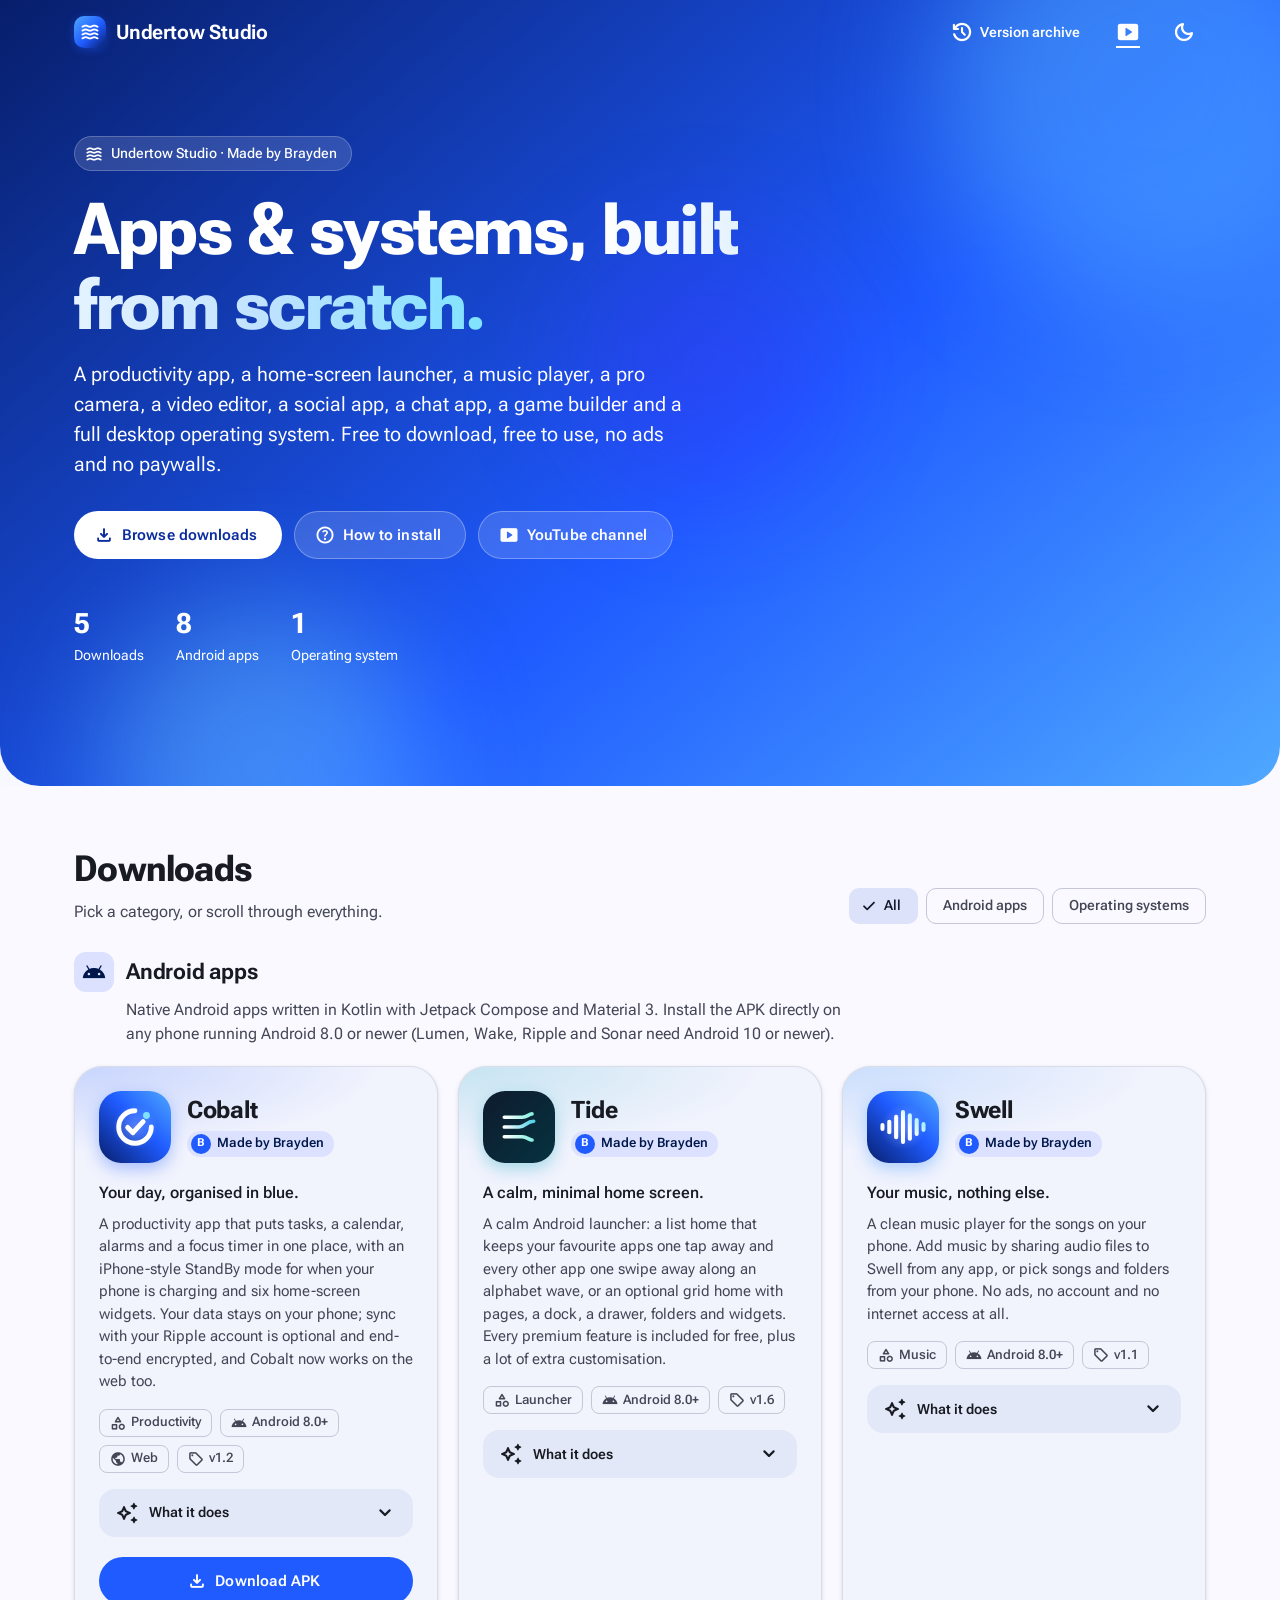
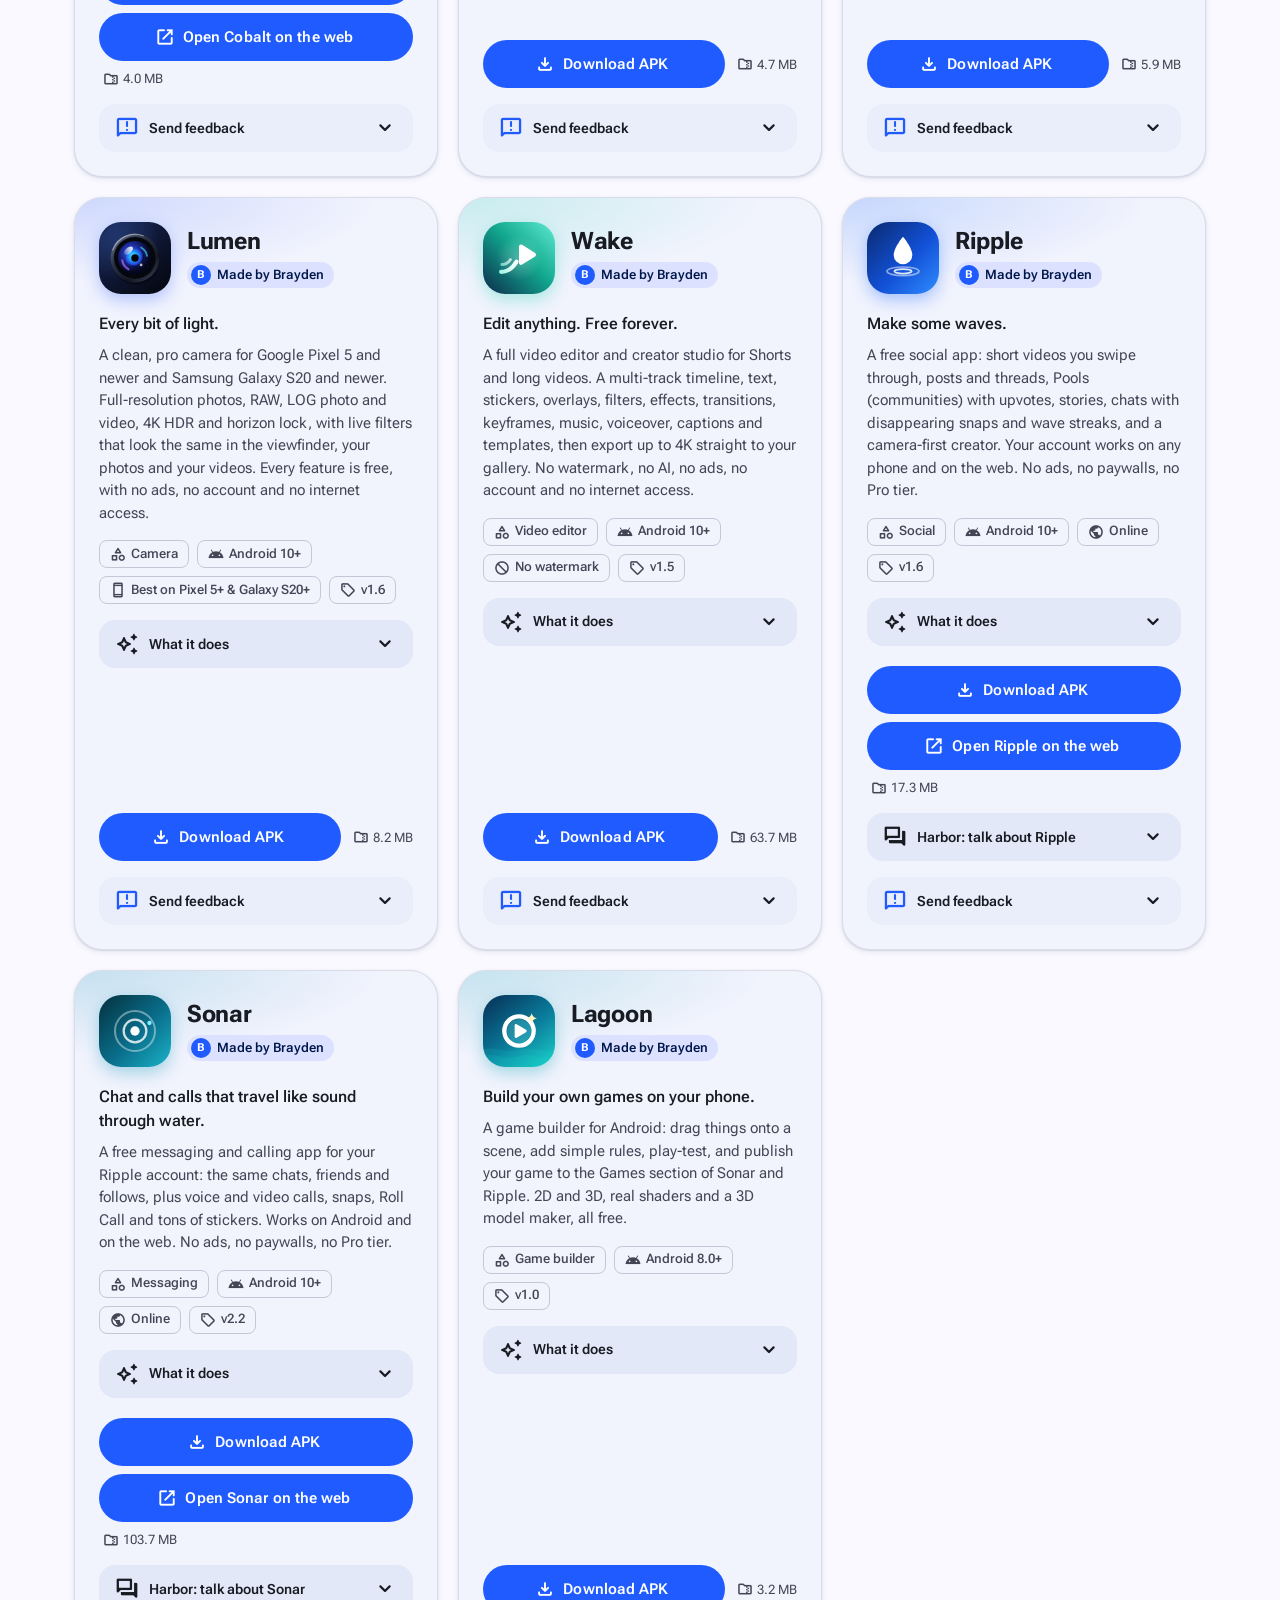
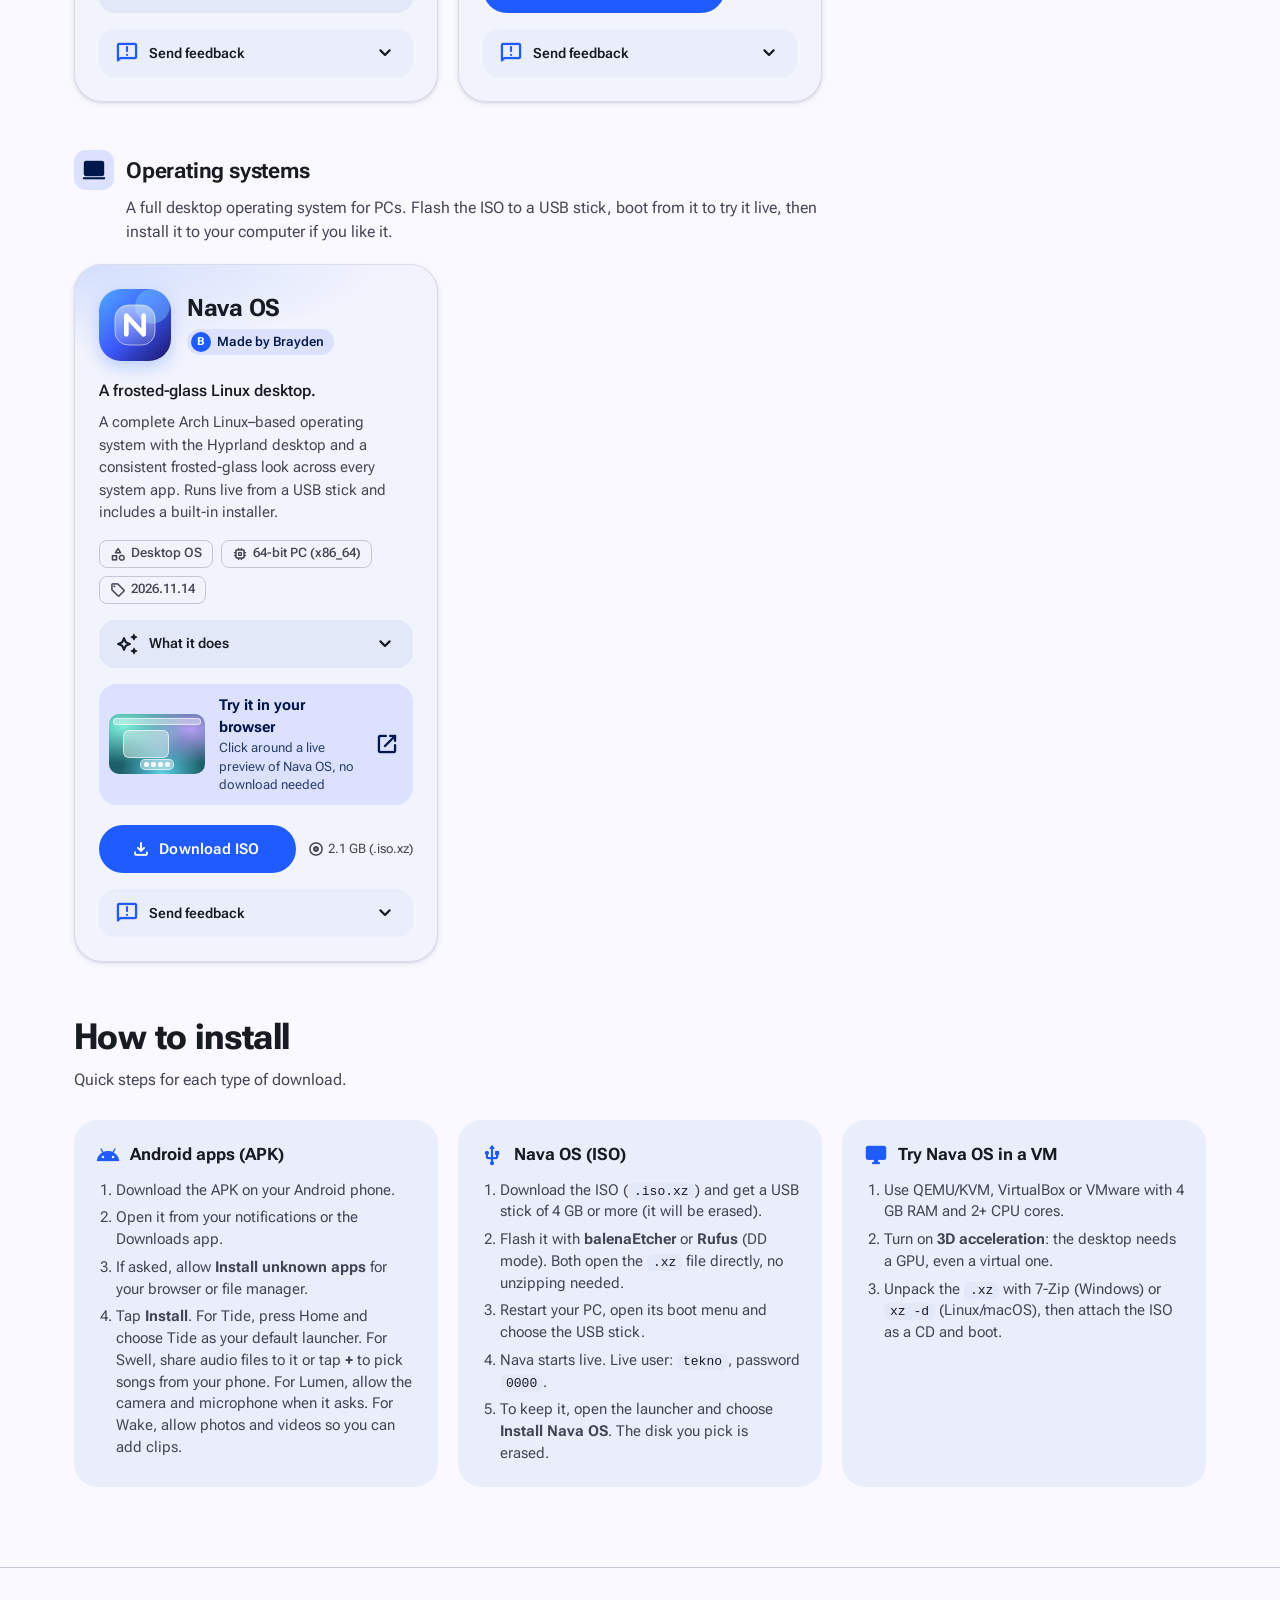
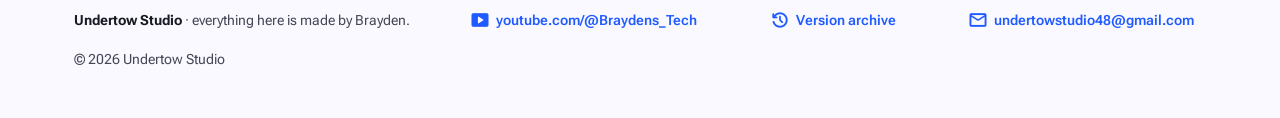
==== commit e7c4abe2: "Update 3: Sonar 2.2 (GitHub Release asset sonar-2.2; 2.1 kept in archive), Ripple 1.6 (1.5 archived)" ====
--- a/index.html
+++ b/index.html
@@ -4,7 +4,7 @@
 <meta charset="utf-8">
 <meta name="viewport" content="width=device-width, initial-scale=1">
 <title>Undertow Studio – Free Android apps &amp; Nava OS by Brayden</title>
-<meta name="description" content="Free Android apps and a desktop operating system made by Brayden: Cobalt (tasks, alarms and focus timer), Tide (minimal launcher), Swell (music player), Lumen (camera), Wake (video editor) and Nava OS. No ads, no paywalls.">
+<meta name="description" content="Free Android apps and a desktop operating system made by Brayden: Cobalt (tasks, alarms and focus timer), Tide (minimal launcher), Swell (music player), Lumen (camera), Wake (video editor), Lagoon (game builder) and Nava OS. No ads, no paywalls.">
 <meta name="author" content="Brayden">
 <meta name="robots" content="index, follow">
 <link rel="canonical" href="https://1tekno4884-sketch.github.io/undertow-studio/">
@@ -14,7 +14,7 @@
 <meta property="og:type" content="website">
 <meta property="og:site_name" content="Undertow Studio">
 <meta property="og:title" content="Undertow Studio – Free Android apps &amp; Nava OS by Brayden">
-<meta property="og:description" content="Free Android apps and a desktop operating system made by Brayden: Cobalt (tasks, alarms and focus timer), Tide (minimal launcher), Swell (music player), Lumen (camera), Wake (video editor) and Nava OS. No ads, no paywalls.">
+<meta property="og:description" content="Free Android apps and a desktop operating system made by Brayden: Cobalt (tasks, alarms and focus timer), Tide (minimal launcher), Swell (music player), Lumen (camera), Wake (video editor), Lagoon (game builder) and Nava OS. No ads, no paywalls.">
 <meta property="og:url" content="https://1tekno4884-sketch.github.io/undertow-studio/">
 <meta property="og:image" content="https://1tekno4884-sketch.github.io/undertow-studio/og-image.png">
 <meta property="og:image:width" content="1200">
@@ -22,7 +22,7 @@
 <meta property="og:image:alt" content="Undertow Studio: Cobalt, Tide, Swell, Lumen, Wake and Nava OS. Made by Brayden.">
 <meta name="twitter:card" content="summary_large_image">
 <meta name="twitter:title" content="Undertow Studio – Free Android apps &amp; Nava OS by Brayden">
-<meta name="twitter:description" content="Free Android apps and a desktop operating system made by Brayden: Cobalt (tasks, alarms and focus timer), Tide (minimal launcher), Swell (music player), Lumen (camera), Wake (video editor) and Nava OS. No ads, no paywalls.">
+<meta name="twitter:description" content="Free Android apps and a desktop operating system made by Brayden: Cobalt (tasks, alarms and focus timer), Tide (minimal launcher), Swell (music player), Lumen (camera), Wake (video editor), Lagoon (game builder) and Nava OS. No ads, no paywalls.">
 <meta name="twitter:image" content="https://1tekno4884-sketch.github.io/undertow-studio/og-image.png">
 <script type="application/ld+json">
 {
@@ -33,7 +33,7 @@
    "@id": "https://1tekno4884-sketch.github.io/undertow-studio/#website",
    "url": "https://1tekno4884-sketch.github.io/undertow-studio/",
    "name": "Undertow Studio",
-   "description": "Free Android apps and a desktop operating system made by Brayden: Cobalt (tasks, alarms and focus timer), Tide (minimal launcher), Swell (music player), Lumen (camera), Wake (video editor) and Nava OS. No ads, no paywalls.",
+   "description": "Free Android apps and a desktop operating system made by Brayden: Cobalt (tasks, alarms and focus timer), Tide (minimal launcher), Swell (music player), Lumen (camera), Wake (video editor), Lagoon (game builder) and Nava OS. No ads, no paywalls.",
    "inLanguage": "en",
    "publisher": {
     "@id": "https://1tekno4884-sketch.github.io/undertow-studio/#brayden"
@@ -53,9 +53,9 @@
    "name": "Cobalt",
    "applicationCategory": "ProductivityApplication",
    "operatingSystem": "Android 8.0+",
-   "softwareVersion": "1.4",
-   "fileSize": "3.6MB",
-   "description": "Productivity app with tasks, alarms, a focus timer, StandBy mode and five widgets.",
+   "softwareVersion": "1.2",
+   "fileSize": "4.0MB",
+   "description": "Productivity app with tasks, a calendar with events and reminders, alarms, a focus timer, StandBy mode, six widgets and optional end-to-end encrypted sync with a web version.",
    "downloadUrl": "https://1tekno4884-sketch.github.io/undertow-studio/Cobalt.apk",
    "url": "https://1tekno4884-sketch.github.io/undertow-studio/#downloads",
    "image": "https://1tekno4884-sketch.github.io/undertow-studio/icon-512.png",
@@ -73,9 +73,9 @@
    "name": "Tide",
    "applicationCategory": "UtilitiesApplication",
    "operatingSystem": "Android 8.0+",
-   "softwareVersion": "1.1",
-   "fileSize": "4.4MB",
-   "description": "Minimal list-style Android launcher with every premium feature free.",
+   "softwareVersion": "1.6",
+   "fileSize": "4.7MB",
+   "description": "Minimal Android launcher with a list mode and an optional grid mode (pages, dock, drawer, folders, widgets, gestures), every premium feature free.",
    "downloadUrl": "https://1tekno4884-sketch.github.io/undertow-studio/Tide.apk",
    "url": "https://1tekno4884-sketch.github.io/undertow-studio/#downloads",
    "image": "https://1tekno4884-sketch.github.io/undertow-studio/icon-512.png",
@@ -153,8 +153,8 @@
    "name": "Ripple",
    "applicationCategory": "SocialNetworkingApplication",
    "operatingSystem": "Android 10+",
-   "softwareVersion": "1.5",
-   "fileSize": "14.8MB",
+   "softwareVersion": "1.6",
+   "fileSize": "17.3MB",
    "description": "Free social app: vertical short videos, posts and threads, Pools (communities) with upvotes, stories, chats with disappearing snaps and streaks. No ads, no paywalls.",
    "downloadUrl": "https://1tekno4884-sketch.github.io/undertow-studio/Ripple.apk",
    "url": "https://1tekno4884-sketch.github.io/undertow-studio/#downloads",
@@ -170,16 +170,36 @@
    "name": "Sonar",
    "applicationCategory": "CommunicationApplication",
    "operatingSystem": "Android 10+",
-   "softwareVersion": "2.1",
-   "fileSize": "102.4MB",
+   "softwareVersion": "2.2",
+   "fileSize": "103.7MB",
    "description": "Free messaging and calling app for Ripple accounts: chats, voice and video calls, snaps, Roll Call and stickers. Also on the web. No ads, no paywalls.",
-   "downloadUrl": "https://github.com/1tekno4884-sketch/undertow-studio/releases/download/sonar-2.1/Sonar.apk",
+   "downloadUrl": "https://github.com/1tekno4884-sketch/undertow-studio/releases/download/sonar-2.2/Sonar.apk",
    "url": "https://1tekno4884-sketch.github.io/undertow-studio/#downloads",
    "image": "https://1tekno4884-sketch.github.io/undertow-studio/icon-512.png",
    "offers": {
     "@type": "Offer",
     "price": "0",
     "priceCurrency": "USD"
+   }
+  },
+  {
+   "@type": "SoftwareApplication",
+   "name": "Lagoon",
+   "applicationCategory": "DeveloperApplication",
+   "operatingSystem": "Android 8.0+",
+   "softwareVersion": "1.0",
+   "fileSize": "3.2MB",
+   "description": "Free game builder for Android: visual 2D and 3D editor, rules, physics, shaders, a 3D model maker, sound and music, and publishing to the Games section of Sonar and Ripple.",
+   "downloadUrl": "https://1tekno4884-sketch.github.io/undertow-studio/Lagoon.apk",
+   "url": "https://1tekno4884-sketch.github.io/undertow-studio/#downloads",
+   "image": "https://1tekno4884-sketch.github.io/undertow-studio/icon-512.png",
+   "offers": {
+    "@type": "Offer",
+    "price": "0",
+    "priceCurrency": "USD"
+   },
+   "author": {
+    "@id": "https://1tekno4884-sketch.github.io/undertow-studio/#brayden"
    }
   },
   {
@@ -503,7 +523,7 @@
   <div class="wrap">
     <div class="eyebrow rise d1"><span class="ms fill">waves</span>Undertow Studio &middot; Made by Brayden</div>
     <h1 class="rise d2">Apps &amp; systems, <span>built from scratch.</span></h1>
-    <p class="rise d3">A productivity app, a home-screen launcher, a music player, a pro camera and a full desktop operating system. Free to download, free to use, no ads and no paywalls.</p>
+    <p class="rise d3">A productivity app, a home-screen launcher, a music player, a pro camera, a video editor, a social app, a chat app, a game builder and a full desktop operating system. Free to download, free to use, no ads and no paywalls.</p>
     <div class="hero-actions rise d4">
       <a class="btn light" href="#downloads"><span class="ms">download</span>Browse downloads</a>
       <a class="btn glass" href="#help"><span class="ms">help</span>How to install</a>
@@ -511,7 +531,7 @@
     </div>
     <div class="stats rise d5">
       <div><b>5</b>Downloads</div>
-      <div><b>5</b>Android apps</div>
+      <div><b>8</b>Android apps</div>
       <div><b>1</b>Operating system</div>
     </div>
   </div>
@@ -538,7 +558,7 @@
       <div class="grid">
 
         <!-- Cobalt -->
-        <article class="card" style="--accent:#1f5bff" data-updated="2026-11-21T14:40:22-06:00">
+        <article class="card" style="--accent:#1f5bff" data-updated="2026-11-24T22:03:41-06:00">
           <div class="card-top">
             <div class="app-icon" aria-hidden="true">
               <svg viewBox="0 0 108 108">
@@ -565,26 +585,29 @@
             </div>
           </div>
           <p class="tagline">Your day, organised in blue.</p>
-          <p class="desc">A productivity app that puts tasks, alarms and a focus timer in one place, with an iPhone-style StandBy mode for when your phone is charging and five home-screen widgets.</p>
+          <p class="desc">A productivity app that puts tasks, a calendar, alarms and a focus timer in one place, with an iPhone-style StandBy mode for when your phone is charging and six home-screen widgets. Your data stays on your phone; sync with your Ripple account is optional and end-to-end encrypted, and Cobalt now works on the web too.</p>
           <div class="meta">
             <span class="tag"><span class="ms">category</span>Productivity</span>
             <span class="tag"><span class="ms">android</span>Android 8.0+</span>
-            <span class="tag"><span class="ms">sell</span>v1.1</span>
+            <span class="tag"><span class="ms">public</span>Web</span>
+            <span class="tag"><span class="ms">sell</span>v1.2</span>
           </div>
           <details class="feat">
             <summary><span class="ms">auto_awesome</span>What it does<span class="ms chev">expand_more</span></summary>
             <div class="feat-body"><div><ul>
+              <li><span class="ms">new_releases</span><span><b>New in 1.2</b>: a <b>Calendar</b> (month, week, day and agenda) with events and reminders on any date, repeats, colours and notifications; tasks with due dates show on it too, plus a Calendar widget and your phone's calendars if you want them. <b>Optional accounts</b>: sign in with your Ripple account in Settings → Account to sync tasks and calendar between your phones and <b>Cobalt on the web</b> — your data stays on your phone and the synced copy is end-to-end encrypted. Also: swipe tasks to finish or delete, a "Coming up" card, week start day, backup and restore, and launcher shortcuts.</span></li>
               <li><span class="ms">task_alt</span><span><b>Tasks</b>: add, check off and track what you need to get done.</span></li>
               <li><span class="ms">alarm</span><span><b>Alarms</b>: real alarms with a full-screen ringing screen.</span></li>
               <li><span class="ms">timer</span><span><b>Focus timer</b>: timed focus sessions to get work done.</span></li>
               <li><span class="ms">bedtime</span><span><b>StandBy mode</b>: a big clock display for your nightstand, like iPhone StandBy.</span></li>
-              <li><span class="ms">widgets</span><span><b>5 widgets</b>: Clock, Tasks, Next Alarm, Today's Progress and Quick Actions.</span></li>
+              <li><span class="ms">widgets</span><span><b>6 widgets</b>: Clock, Tasks, Calendar, Next Alarm, Today's Progress and Quick Actions.</span></li>
               <li><span class="ms">palette</span><span><b>Themes</b>: blue Material 3 design with extra colour themes and smooth animations.</span></li>
             </ul></div></div>
           </details>
           <div class="card-actions">
             <a class="btn dl" href="Cobalt.apk" download="Cobalt.apk" data-name="Cobalt"><span class="ms">download</span>Download APK</a>
-            <span class="size"><span class="ms">folder_zip</span>3.6 MB</span>
+            <a class="btn ghost" href="https://1tekno4884-sketch.github.io/cobalt-web/" target="_blank" rel="noopener"><span class="ms">open_in_new</span>Open Cobalt on the web</a>
+            <span class="size"><span class="ms">folder_zip</span>4.0 MB</span>
           </div>
         
           <details class="feat fb" data-app="Cobalt">
@@ -607,7 +630,7 @@
         </article>
 
         <!-- Tide -->
-        <article class="card" style="--accent:#18a9c4" data-updated="2026-11-21T14:40:22-06:00">
+        <article class="card" style="--accent:#18a9c4" data-updated="2026-11-24T22:03:41-06:00">
           <div class="card-top">
             <div class="app-icon" aria-hidden="true">
               <svg viewBox="0 0 108 108">
@@ -632,15 +655,16 @@
             </div>
           </div>
           <p class="tagline">A calm, minimal home screen.</p>
-          <p class="desc">A list-style Android launcher that keeps your favourite apps one tap away and every other app one swipe away along an alphabet wave. Every premium feature is included for free, plus a lot of extra customisation.</p>
+          <p class="desc">A calm Android launcher: a list home that keeps your favourite apps one tap away and every other app one swipe away along an alphabet wave, or an optional grid home with pages, a dock, a drawer, folders and widgets. Every premium feature is included for free, plus a lot of extra customisation.</p>
           <div class="meta">
             <span class="tag"><span class="ms">category</span>Launcher</span>
             <span class="tag"><span class="ms">android</span>Android 8.0+</span>
-            <span class="tag"><span class="ms">sell</span>v1.1</span>
+            <span class="tag"><span class="ms">sell</span>v1.6</span>
           </div>
           <details class="feat">
             <summary><span class="ms">auto_awesome</span>What it does<span class="ms chev">expand_more</span></summary>
             <div class="feat-body"><div><ul>
+              <li><span class="ms">new_releases</span><span><b>New in 1.6</b>: <b>Grid mode</b> (Settings → Home style → Grid) — a paged home screen with a dock, an app drawer (vertical, paged or list, with tabs and folders), folders, free-size widgets, columns and rows you choose, ten page transitions, a search bar, icon and label options, notification dots, icon packs for the apps they miss, gestures (swipe, double tap, pinch, two-finger) and importing a layout from another launcher's backup. Switch back to the list any time. The icon shadow switch is back, and Home works again on Android 15 when you're already home.</span></li>
               <li><span class="ms">format_list_bulleted</span><span><b>Minimal list home</b>: favourites on the home screen, all apps through the alphabet wave.</span></li>
               <li><span class="ms">widgets</span><span><b>Widgets &amp; folders</b>: place them anywhere between your favourites, move or remove them.</span></li>
               <li><span class="ms">schedule</span><span><b>Custom clock</b>: many clock styles with a full editor (long-press the clock).</span></li>
@@ -652,7 +676,7 @@
           </details>
           <div class="card-actions">
             <a class="btn dl" href="Tide.apk" download="Tide.apk" data-name="Tide"><span class="ms">download</span>Download APK</a>
-            <span class="size"><span class="ms">folder_zip</span>4.4 MB</span>
+            <span class="size"><span class="ms">folder_zip</span>4.7 MB</span>
           </div>
         
           <details class="feat fb" data-app="Tide">
@@ -904,7 +928,7 @@
         </article>
 
         <!-- Ripple -->
-        <article class="card" style="--accent:#1565ff" data-updated="2026-11-24T00:49:31-06:00">
+        <article class="card" style="--accent:#1565ff" data-updated="2026-11-24T22:03:41-06:00">
           <div class="card-top">
             <div class="app-icon" aria-hidden="true">
               <svg viewBox="0 0 108 108">
@@ -926,12 +950,12 @@
             <span class="tag"><span class="ms">category</span>Social</span>
             <span class="tag"><span class="ms">android</span>Android 10+</span>
             <span class="tag"><span class="ms">public</span>Online</span>
-            <span class="tag"><span class="ms">sell</span>v1.5</span>
+            <span class="tag"><span class="ms">sell</span>v1.6</span>
           </div>
           <details class="feat">
             <summary><span class="ms">auto_awesome</span>What it does<span class="ms chev">expand_more</span></summary>
             <div class="feat-body"><div><ul>
-              <li><span class="ms">new_releases</span><span><b>New in 1.5</b>: <b>Deep Dives</b> — videos up to 3 minutes with a seek bar, speed, captions and full screen. <b>Currents</b> (playlists), <b>Anchor</b> (watch later), <b>Trail</b> (your watch history — pause or clear it), <b>Rising Tide</b> (what's climbing fastest), <b>Buoys</b> (chapters from timestamps), <b>Tune</b> ("Not interested" and feed controls), <b>Chests</b> (saved folders) and <b>Launch</b> (scheduled posts and countdown premieres). Remix any Short with <b>Ripple Back</b>, <b>Tandem</b> or <b>Splice</b>, find every video using a sound in <b>Soundwaves</b>, post <b>Bulletins</b> on your profile, take questions with <b>Ask Me</b>, pin and heart comments, and see your stats in <b>Depth Gauge</b>. Plus Backdrops (your own photo behind any screen), more styles, role banners, update reminders and the official <b>Undertow HQ</b> channel. <b>New in 1.4</b>: <b>Shorts fixed</b> — they play on mobile data again (data saver just lowers the quality), the Shorts tab no longer comes back empty, captions sit above the bottom bar, and the end of the feed says "You're all caught up · Watch again". <b>Profile themes</b>, <b>Shorts speed</b> and the <b>ambient glow</b> are now for everyone (Edit profile · Settings → Content &amp; feed). A camera that can't start now shows "tap to retry" instead of closing the app, and crash reports are built in (free, nothing personal) so problems get fixed faster. Plus the new blue <b>Owner</b> badge. <b>New in 1.3</b>: stories you post show up in Sonar too, Sonar group photos and quiz snaps work across both apps, and three more beta features for testers (stickers in comments, animated profile themes, auto-scroll Shorts). <b>New in 1.2</b>: works with <b>Sonar</b>, the new chat + calls app — "Open in Sonar" from your chats, Sonar stickers show in Ripple chats, call entries, files, polls and photo albums from Sonar look right, and <b>channels</b> (follow announcement channels, or start your own). Plus optional <b>beta features</b> for testers (Focus mode, break reminders, Shorts speed, reading mode, ambient Shorts), off unless turned on for you. <b>New in 1.0.1</b>: videos now post from every phone, including HDR videos from newer Samsung and Pixel phones (they're converted to normal colour first). If a phone can't apply your edits, the video still posts and Ripple tells you.</span></li>
+              <li><span class="ms">new_releases</span><span><b>New in 1.6</b>: videos start as a <b>Short</b> with a clear switch to <b>Long form</b>. <b>Make it yours</b> — everything Sonar can change, Ripple can too: look codes you can share between both apps, ready-made and saved looks, 45 colour presets, 39 fonts and a heading font, corner styles, avatar shapes, animation styles, haptic feels, a different colour at night and a wave background builder. <b>Streaks fixed</b> (a day now ends at your local midnight), <b>13 new filters</b>, a new interactive <b>Beta screen</b>, and new betas: <b>Games</b> (22 built-in games, leaderboards and chat challenges — open them with the Games button on Home), <b>Tide Map</b> with live location, <b>Ripple Effect</b> (how a post spread) and <b>Tide Report</b> (your stats as story cards). <b>New in 1.5</b>: <b>Deep Dives</b> — videos up to 3 minutes with a seek bar, speed, captions and full screen. <b>Currents</b> (playlists), <b>Anchor</b> (watch later), <b>Trail</b> (your watch history — pause or clear it), <b>Rising Tide</b> (what's climbing fastest), <b>Buoys</b> (chapters from timestamps), <b>Tune</b> ("Not interested" and feed controls), <b>Chests</b> (saved folders) and <b>Launch</b> (scheduled posts and countdown premieres). Remix any Short with <b>Ripple Back</b>, <b>Tandem</b> or <b>Splice</b>, find every video using a sound in <b>Soundwaves</b>, post <b>Bulletins</b> on your profile, take questions with <b>Ask Me</b>, pin and heart comments, and see your stats in <b>Depth Gauge</b>. Plus Backdrops (your own photo behind any screen), more styles, role banners, update reminders and the official <b>Undertow HQ</b> channel. <b>New in 1.4</b>: <b>Shorts fixed</b> — they play on mobile data again (data saver just lowers the quality), the Shorts tab no longer comes back empty, captions sit above the bottom bar, and the end of the feed says "You're all caught up · Watch again". <b>Profile themes</b>, <b>Shorts speed</b> and the <b>ambient glow</b> are now for everyone (Edit profile · Settings → Content &amp; feed). A camera that can't start now shows "tap to retry" instead of closing the app, and crash reports are built in (free, nothing personal) so problems get fixed faster. Plus the new blue <b>Owner</b> badge. <b>New in 1.3</b>: stories you post show up in Sonar too, Sonar group photos and quiz snaps work across both apps, and three more beta features for testers (stickers in comments, animated profile themes, auto-scroll Shorts). <b>New in 1.2</b>: works with <b>Sonar</b>, the new chat + calls app — "Open in Sonar" from your chats, Sonar stickers show in Ripple chats, call entries, files, polls and photo albums from Sonar look right, and <b>channels</b> (follow announcement channels, or start your own). Plus optional <b>beta features</b> for testers (Focus mode, break reminders, Shorts speed, reading mode, ambient Shorts), off unless turned on for you. <b>New in 1.0.1</b>: videos now post from every phone, including HDR videos from newer Samsung and Pixel phones (they're converted to normal colour first). If a phone can't apply your edits, the video still posts and Ripple tells you.</span></li>
               <li><span class="ms">smart_display</span><span><b>Shorts</b>: a full-screen vertical feed that learns what you like from your hashtags, likes and watch time. Double-tap to like, comments slide up over the video.</span></li>
               <li><span class="ms">forum</span><span><b>Posts &amp; Pools</b>: short posts with photos, polls, reposts and quotes, plus Pools (communities) with upvotes, threaded comments, flair and mod tools.</span></li>
               <li><span class="ms">photo_camera</span><span><b>Camera &amp; stories</b>: tap for a photo or hold to record, then add text, drawings, stickers and water-themed filters. Post to your story, Shorts, a Pool or send it as a snap. "Edit in Wake" opens the clip in Wake.</span></li>
@@ -944,7 +968,7 @@
           <div class="card-actions">
             <a class="btn dl" href="Ripple.apk" download="Ripple.apk" data-name="Ripple"><span class="ms">download</span>Download APK</a>
             <a class="btn ghost" href="https://1tekno4884-sketch.github.io/ripple-web/" target="_blank" rel="noopener"><span class="ms">open_in_new</span>Open Ripple on the web</a>
-            <span class="size"><span class="ms">folder_zip</span>14.8 MB</span>
+            <span class="size"><span class="ms">folder_zip</span>17.3 MB</span>
           </div>
         
           <details class="feat disc" id="ripple-discussion" data-board="ripple">
@@ -970,7 +994,7 @@
           </details>
         </article>
         <!-- Sonar -->
-        <article class="card" style="--accent:#1494b8" data-updated="2026-11-24T00:49:31-06:00">
+        <article class="card" style="--accent:#1494b8" data-updated="2026-11-24T22:03:41-06:00">
           <div class="card-top">
             <div class="app-icon" aria-hidden="true">
               <svg viewBox="0 0 108 108">
@@ -993,12 +1017,12 @@
             <span class="tag"><span class="ms">category</span>Messaging</span>
             <span class="tag"><span class="ms">android</span>Android 10+</span>
             <span class="tag"><span class="ms">public</span>Online</span>
-            <span class="tag"><span class="ms">sell</span>v2.1</span>
+            <span class="tag"><span class="ms">sell</span>v2.2</span>
           </div>
           <details class="feat">
             <summary><span class="ms">auto_awesome</span>What it does<span class="ms chev">expand_more</span></summary>
             <div class="feat-body"><div><ul>
-              <li><span class="ms">new_releases</span><span><b>New in 2.1</b>: make it yours — <b>Bubble Studio</b> (shape, corners, colour, gradient, see-through, font and size for sent and received), per-chat looks you can share with <b>Shared Tides</b>, <b>Tidewrite</b> rich text (bold, italic, strike, code and tap-to-reveal spoilers), <b>Surge words</b> that set off full-screen effects, your own reaction shelf, <b>Moorings</b> (bookmarked messages), and <b>Backdrops</b> — one photo behind the whole app or per screen, with blur, dim and tint, synced to all your phones. More tab bar styles, fonts, colours, app icons and wallpapers. Also: role banners, update reminders, the official <b>Undertow HQ</b> channel, announcements, and <b>Harbor</b> discussions right here on the site. <b>New in 2.0</b>: <b>snaps no longer crash</b> (the big one was any lens + leaving the camera), the camera shows "tap to retry" instead of closing, and a snap you were making is never lost — Sonar offers it back. <b>Streaks fixed</b> (typing or snapping at the same moment could cost a day). Now for everyone: <b>chat bubbles</b>, the <b>streak shield</b>, <b>side by side</b> on tablets, <b>sticker reactions</b>, <b>send when they're awake</b>, <b>away auto-reply</b>, <b>repeating messages</b> and <b>edit history</b>. Built-in crash reports (free, nothing personal), the blue <b>Owner</b> badge, and 24 new beta features for testers — Tide Map, Reef Stories, Coves, Rally, Lifeline, On Air, Here Now, Avatar Moods, Pearls, Lighthouse, Logbook, Rewind, Postmarks, Soundbites, Lookout, Surface, Echo replies, Bottle, Tidewatch, Echolocation, Driftboard and more, rolling out one by one. <b>New in 1.1</b>: <b>visible streaks</b> (a Streaks screen, milestones from 3 to 365 days with celebrations, streak calendars, reminders), <b>14 face lenses</b>, multi-snap, loop, timer, hands-free, slow-mo, dual camera, a <b>voice changer</b>, quiz stickers, the <b>Sonar avatar maker</b> with avatar stickers, <b>Stories</b> (shared with Ripple), notes, friendship cards, snap replays and reactions, save in chat, group streaks, and new beta features for testers.</span></li>
+              <li><span class="ms">new_releases</span><span><b>New in 2.2</b>: a new <b>Games</b> tab with <b>22 built-in games</b> (Tide Tac, Four Fathoms, Shell Checkers, Flip Reef, Fleet Sonar, Sudoku Sands, Eel, Coral Breaker, Reef Stack, Wave Rider, Sandbar Solitaire, Reef Putt and more) — play the computer, pass and play, or <b>challenge a friend in a chat</b>; leaderboards; and games people made, including ones built in the new <b>Lagoon</b> app. <b>Make it yours</b> — everything Ripple can change, Sonar can too: look codes you can share between both apps, ready-made and saved looks, 45 colour presets, 39 fonts and a heading font, corner styles, avatar shapes, animation styles, haptic feels, a different colour at night and a wave background builder. <b>Streaks fixed</b> (a day now ends at your local midnight), <b>13 new filters</b> with previews, <b>live location</b> on the Tide Map that works on every phone and the web, a new interactive <b>Beta screen</b>, and new betas <b>Lantern</b> (live location in one chat) and <b>Whisper</b> (a message that stays blurred until pressed). <b>New in 2.1</b>: make it yours — <b>Bubble Studio</b> (shape, corners, colour, gradient, see-through, font and size for sent and received), per-chat looks you can share with <b>Shared Tides</b>, <b>Tidewrite</b> rich text (bold, italic, strike, code and tap-to-reveal spoilers), <b>Surge words</b> that set off full-screen effects, your own reaction shelf, <b>Moorings</b> (bookmarked messages), and <b>Backdrops</b> — one photo behind the whole app or per screen, with blur, dim and tint, synced to all your phones. More tab bar styles, fonts, colours, app icons and wallpapers. Also: role banners, update reminders, the official <b>Undertow HQ</b> channel, announcements, and <b>Harbor</b> discussions right here on the site. <b>New in 2.0</b>: <b>snaps no longer crash</b> (the big one was any lens + leaving the camera), the camera shows "tap to retry" instead of closing, and a snap you were making is never lost — Sonar offers it back. <b>Streaks fixed</b> (typing or snapping at the same moment could cost a day). Now for everyone: <b>chat bubbles</b>, the <b>streak shield</b>, <b>side by side</b> on tablets, <b>sticker reactions</b>, <b>send when they're awake</b>, <b>away auto-reply</b>, <b>repeating messages</b> and <b>edit history</b>. Built-in crash reports (free, nothing personal), the blue <b>Owner</b> badge, and 24 new beta features for testers — Tide Map, Reef Stories, Coves, Rally, Lifeline, On Air, Here Now, Avatar Moods, Pearls, Lighthouse, Logbook, Rewind, Postmarks, Soundbites, Lookout, Surface, Echo replies, Bottle, Tidewatch, Echolocation, Driftboard and more, rolling out one by one. <b>New in 1.1</b>: <b>visible streaks</b> (a Streaks screen, milestones from 3 to 365 days with celebrations, streak calendars, reminders), <b>14 face lenses</b>, multi-snap, loop, timer, hands-free, slow-mo, dual camera, a <b>voice changer</b>, quiz stickers, the <b>Sonar avatar maker</b> with avatar stickers, <b>Stories</b> (shared with Ripple), notes, friendship cards, snap replays and reactions, save in chat, group streaks, and new beta features for testers.</span></li>
               <li><span class="ms">forum</span><span><b>Your Ripple chats</b>: sign in with your Ripple username — DMs, groups up to 50, message requests, replies, reactions, polls, files, albums, voice notes with waveforms and speed, pinned and starred messages, scheduled and silent messages, mentions and channels. Everything shows up in Ripple too.</span></li>
               <li><span class="ms">call</span><span><b>Voice &amp; video calls</b>: one-to-one and small groups, switch voice ⇄ video, Bluetooth and speaker, picture-in-picture, rings even when the app is closed. Calls are peer-to-peer and encrypted in transit (DTLS-SRTP), and never recorded.</span></li>
               <li><span class="ms">photo_camera</span><span><b>Snaps</b>: camera-first snaps with water-themed filters, text, drawing, stickers and timers, wave streaks, best-friend emojis and Memories saved on your phone.</span></li>
@@ -1010,9 +1034,9 @@
             </ul></div></div>
           </details>
           <div class="card-actions">
-            <a class="btn dl" href="https://github.com/1tekno4884-sketch/undertow-studio/releases/download/sonar-2.1/Sonar.apk" data-name="Sonar"><span class="ms">download</span>Download APK</a>
+            <a class="btn dl" href="https://github.com/1tekno4884-sketch/undertow-studio/releases/download/sonar-2.2/Sonar.apk" data-name="Sonar"><span class="ms">download</span>Download APK</a>
             <a class="btn ghost" href="https://1tekno4884-sketch.github.io/sonar-web/" target="_blank" rel="noopener"><span class="ms">open_in_new</span>Open Sonar on the web</a>
-            <span class="size"><span class="ms">folder_zip</span>102.4 MB</span>
+            <span class="size"><span class="ms">folder_zip</span>103.7 MB</span>
           </div>
           <details class="feat disc" id="sonar-discussion" data-board="sonar">
             <summary><span class="ms">forum</span>Harbor: talk about Sonar<span class="count"></span><span class="ms chev">expand_more</span></summary>
@@ -1029,6 +1053,67 @@
                   <button type="button" class="fb-chip" aria-pressed="false" data-kind="Praise">Praise</button>
                 </div>
                 <textarea name="msg" placeholder="What happened, or what would you like to see in Sonar?" aria-label="Your message"></textarea>
+                <input name="device" placeholder="Your device (optional, e.g. Pixel 10 Pro)" aria-label="Your device">
+                <button class="btn dl" type="submit"><span class="ms">send</span>Open email</button>
+                <p class="fb-note">Opens your email app with everything filled in, ready to send to <a href="mailto:undertowstudio48@gmail.com">undertowstudio48@gmail.com</a>.</p>
+              </form>
+            </div></div>
+          </details>
+        </article>
+        <!-- Lagoon -->
+        <article class="card" style="--accent:#0fa3b1" data-updated="2026-11-24T22:03:41-06:00">
+          <div class="card-top">
+            <div class="app-icon" aria-hidden="true">
+              <svg viewBox="0 0 108 108">
+                <defs><linearGradient id="lgBg" x1="10" y1="0" x2="98" y2="108" gradientUnits="userSpaceOnUse"><stop offset="0" stop-color="#07345A"/><stop offset=".55" stop-color="#0A7C9C"/><stop offset="1" stop-color="#19C9C4"/></linearGradient></defs>
+                <rect width="108" height="108" fill="url(#lgBg)"/>
+                <path d="M0,82 C18,76 30,88 54,82 C78,76 90,88 108,82 L108,108 L0,108 Z" fill="#19E0D0" fill-opacity=".13"/>
+                <path d="M0,92 C18,86 30,98 54,92 C78,86 90,98 108,92 L108,108 L0,108 Z" fill="#19E0D0" fill-opacity=".13"/>
+                <circle cx="54" cy="54" r="18" fill="#84FFF2" fill-opacity=".2"/>
+                <circle cx="54" cy="54" r="22" fill="none" stroke="#fff" stroke-width="6.5"/>
+                <path d="M49.5,45.5 L63.5,54 L49.5,62.5 Z" fill="#fff" stroke="#fff" stroke-width="4" stroke-linejoin="round"/>
+                <path d="M73,27 Q74.2,33.8 81,35 Q74.2,36.2 73,43 Q71.8,36.2 65,35 Q71.8,33.8 73,27 Z" fill="#FFF4C2"/>
+              </svg>
+            </div>
+            <div>
+              <h4>Lagoon</h4>
+              <span class="byline"><span class="av">B</span>Made by Brayden</span>
+            </div>
+          </div>
+          <p class="tagline">Build your own games on your phone.</p>
+          <p class="desc">A game builder for Android: drag things onto a scene, add simple rules, play-test, and publish your game to the Games section of Sonar and Ripple. 2D and 3D, real shaders and a 3D model maker, all free.</p>
+          <div class="meta">
+            <span class="tag"><span class="ms">category</span>Game builder</span>
+            <span class="tag"><span class="ms">android</span>Android 8.0+</span>
+            <span class="tag"><span class="ms">sell</span>v1.0</span>
+          </div>
+          <details class="feat">
+            <summary><span class="ms">auto_awesome</span>What it does<span class="ms chev">expand_more</span></summary>
+            <div class="feat-body"><div><ul>
+              <li><span class="ms">touch_app</span><span><b>Visual builder</b>: scenes and layers, drag-and-drop objects, an inspector, "When… If… Do…" rules, physics, behaviours, on-screen controls and a score display. A script editor if you want more.</span></li>
+              <li><span class="ms">view_in_ar</span><span><b>2D and 3D</b>: 9 templates to start from — Platformer, Runner, Top-down, Puzzle, Board, Shooter, 3D Marble and blank 2D/3D.</span></li>
+              <li><span class="ms">auto_fix_high</span><span><b>Good-looking shaders</b>: 13 materials and 13 screen effects with bloom, plus a Shader Lab with a live preview.</span></li>
+              <li><span class="ms">deployed_code</span><span><b>3D model maker</b>: shapes, extrude, inset, bevel, subdivide, mirror and paint; export as glTF or OBJ.</span></li>
+              <li><span class="ms">music_note</span><span><b>Sound, music and pixel art</b>: make sound effects, music loops and sprites right on the phone.</span></li>
+              <li><span class="ms">sports_esports</span><span><b>Play and share</b>: play-test any time, export a <b>.wave</b> game file, or <b>Publish to Ripple</b> with your Ripple account so it shows up in Sonar and Ripple Games (each game is checked before it goes public).</span></li>
+              <li><span class="ms">palette</span><span><b>Make it yours</b>: Material You or Lagoon teal, colour presets, styles and theme codes, like Cobalt.</span></li>
+            </ul></div></div>
+          </details>
+          <div class="card-actions">
+            <a class="btn dl" href="Lagoon.apk" download="Lagoon.apk" data-name="Lagoon"><span class="ms">download</span>Download APK</a>
+            <span class="size"><span class="ms">folder_zip</span>3.2 MB</span>
+          </div>
+          <details class="feat fb" data-app="Lagoon">
+            <summary><span class="ms">feedback</span>Send feedback<span class="ms chev">expand_more</span></summary>
+            <div class="feat-body"><div>
+              <form class="fb-form" novalidate>
+                <div class="fb-kinds" role="group" aria-label="Type of feedback">
+                  <button type="button" class="fb-chip" aria-pressed="true" data-kind="Bug report">Bug</button>
+                  <button type="button" class="fb-chip" aria-pressed="false" data-kind="Idea">Idea</button>
+                  <button type="button" class="fb-chip" aria-pressed="false" data-kind="Question">Question</button>
+                  <button type="button" class="fb-chip" aria-pressed="false" data-kind="Praise">Praise</button>
+                </div>
+                <textarea name="msg" placeholder="What happened, or what would you like to see in Lagoon?" aria-label="Your message"></textarea>
                 <input name="device" placeholder="Your device (optional, e.g. Pixel 10 Pro)" aria-label="Your device">
                 <button class="btn dl" type="submit"><span class="ms">send</span>Open email</button>
                 <p class="fb-note">Opens your email app with everything filled in, ready to send to <a href="mailto:undertowstudio48@gmail.com">undertowstudio48@gmail.com</a>.</p>
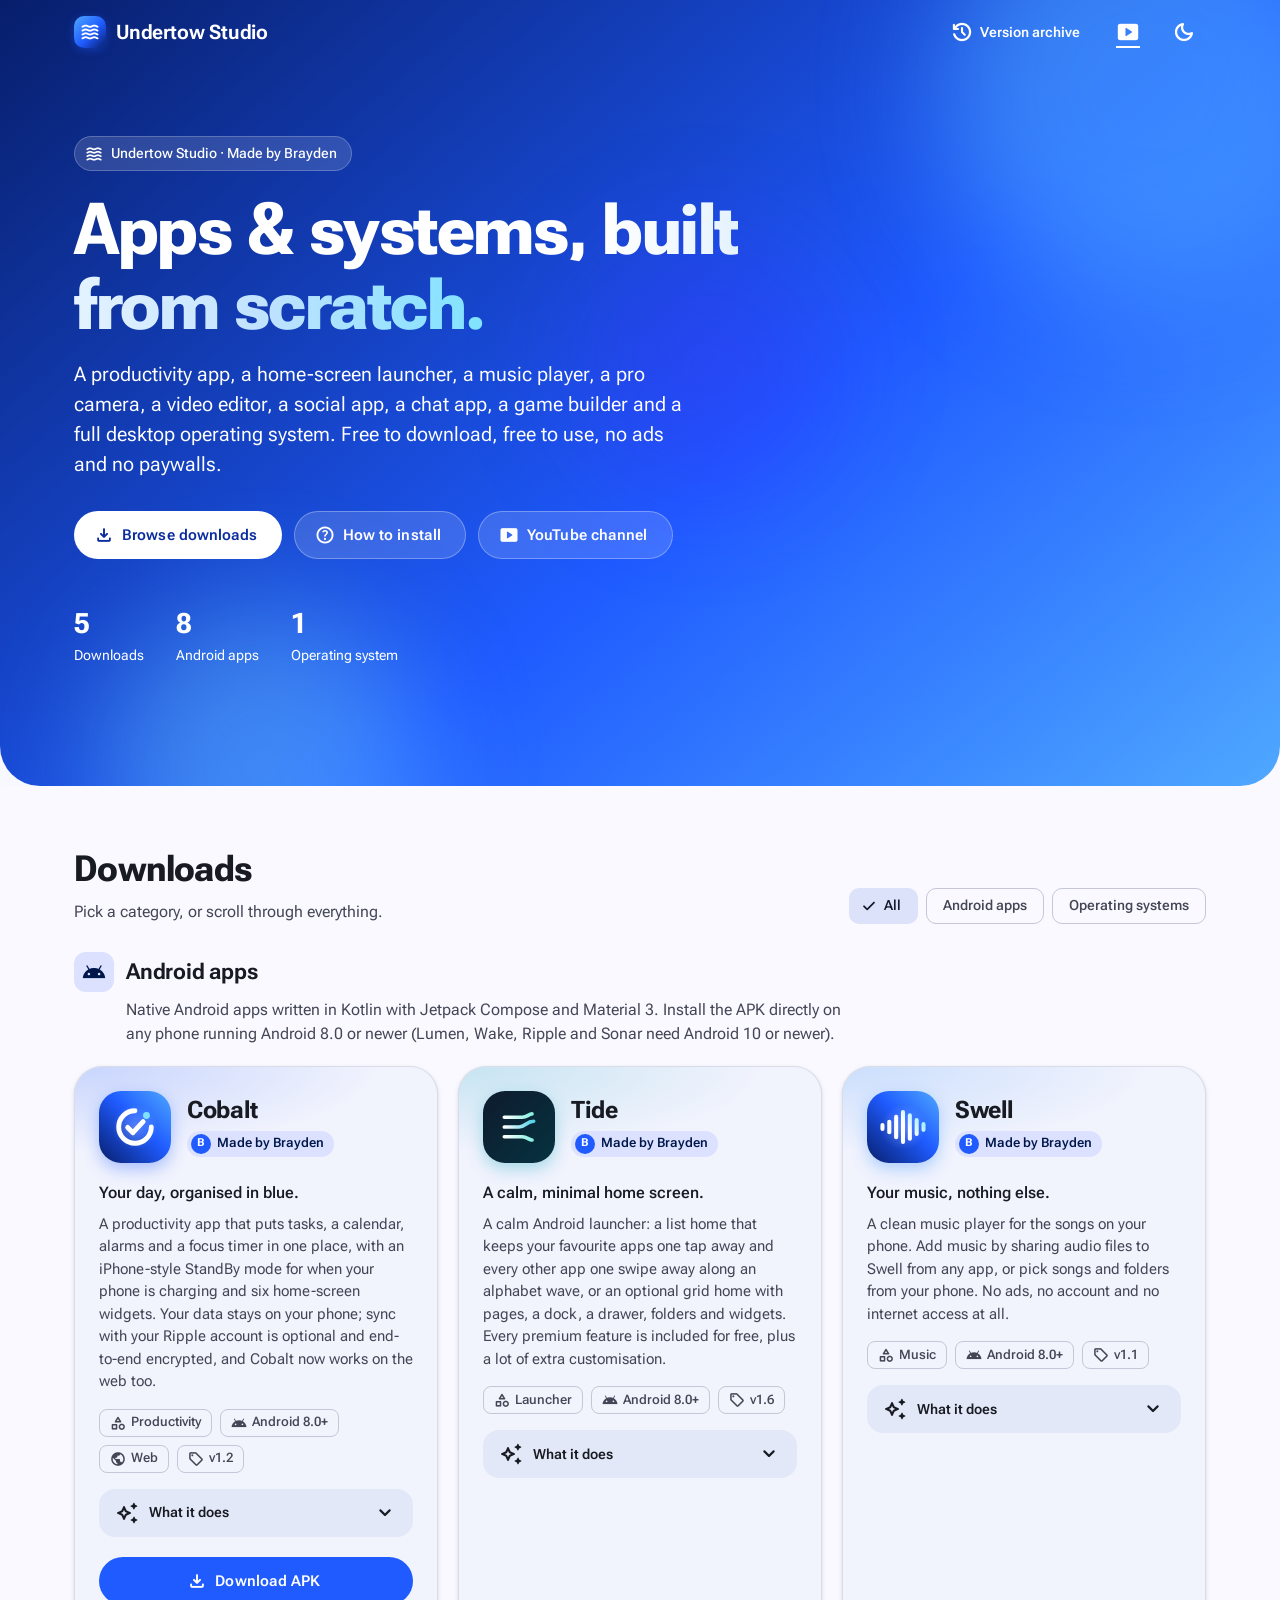
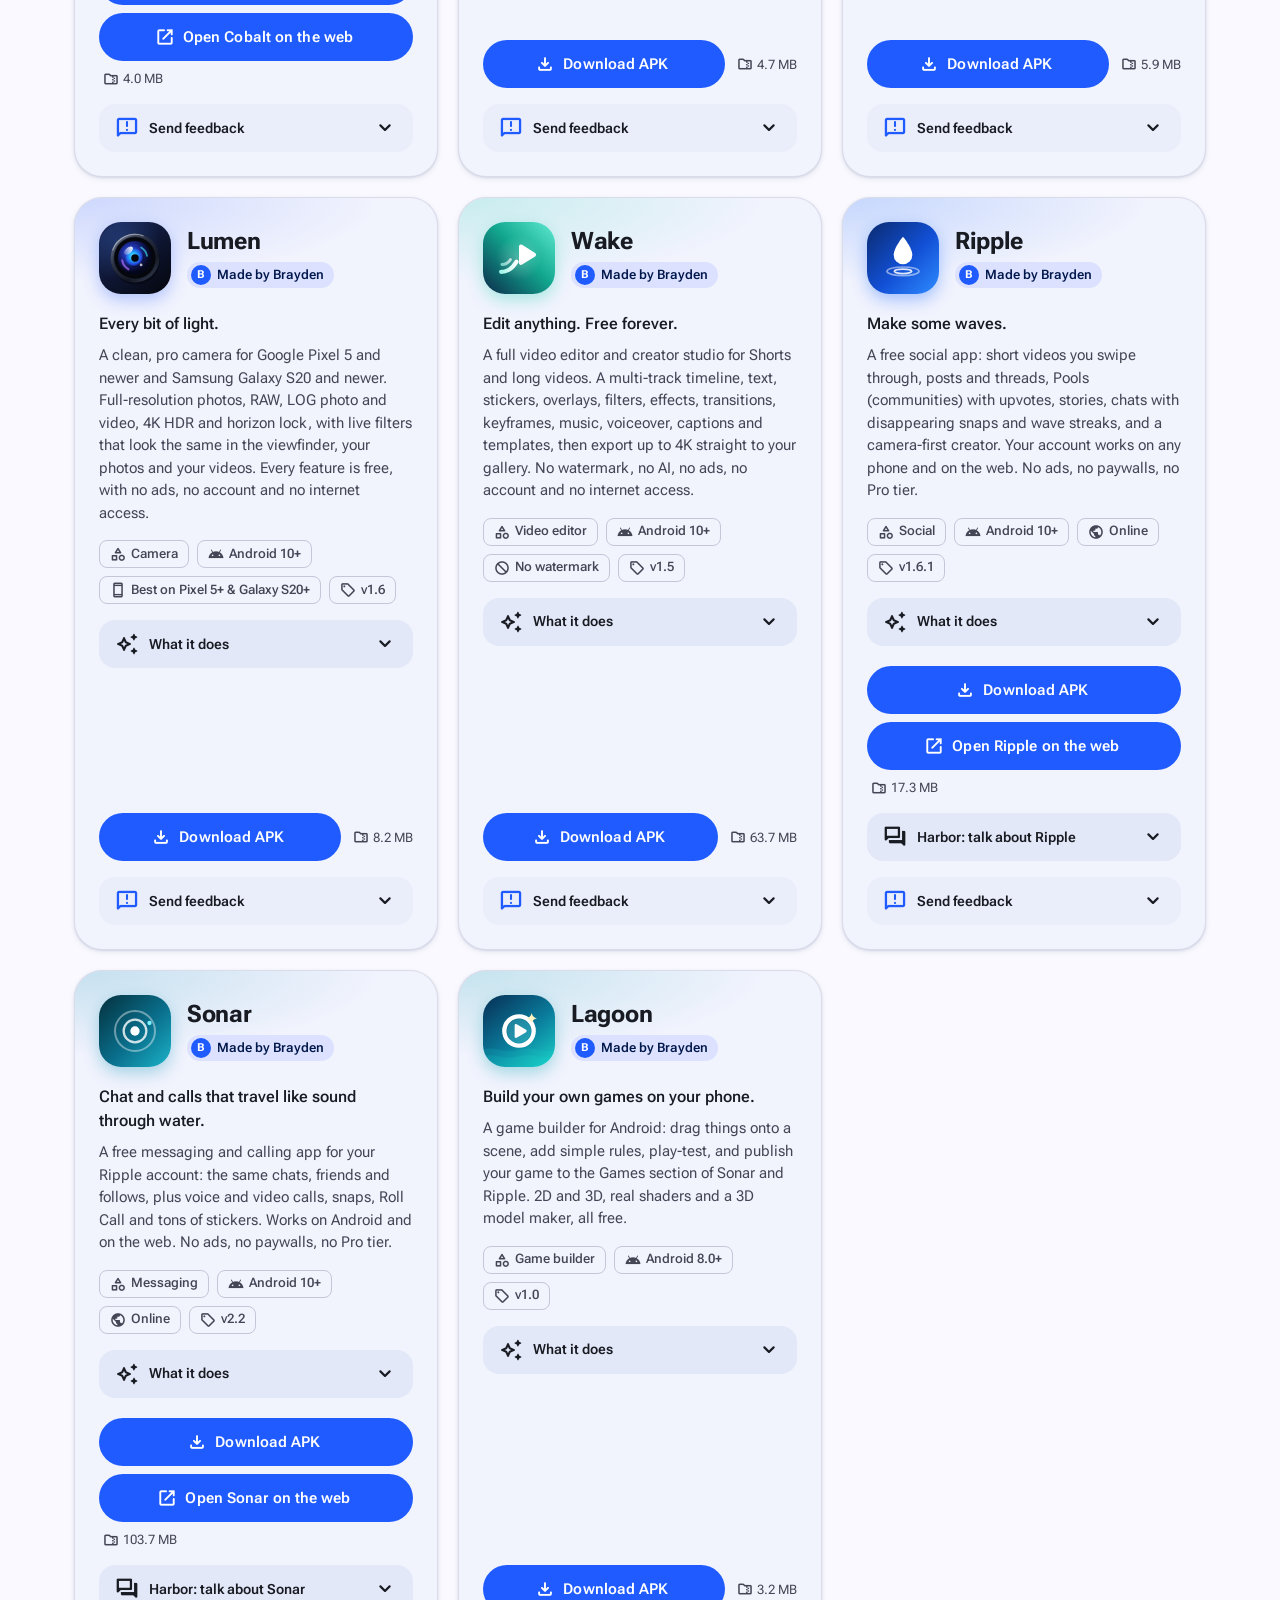
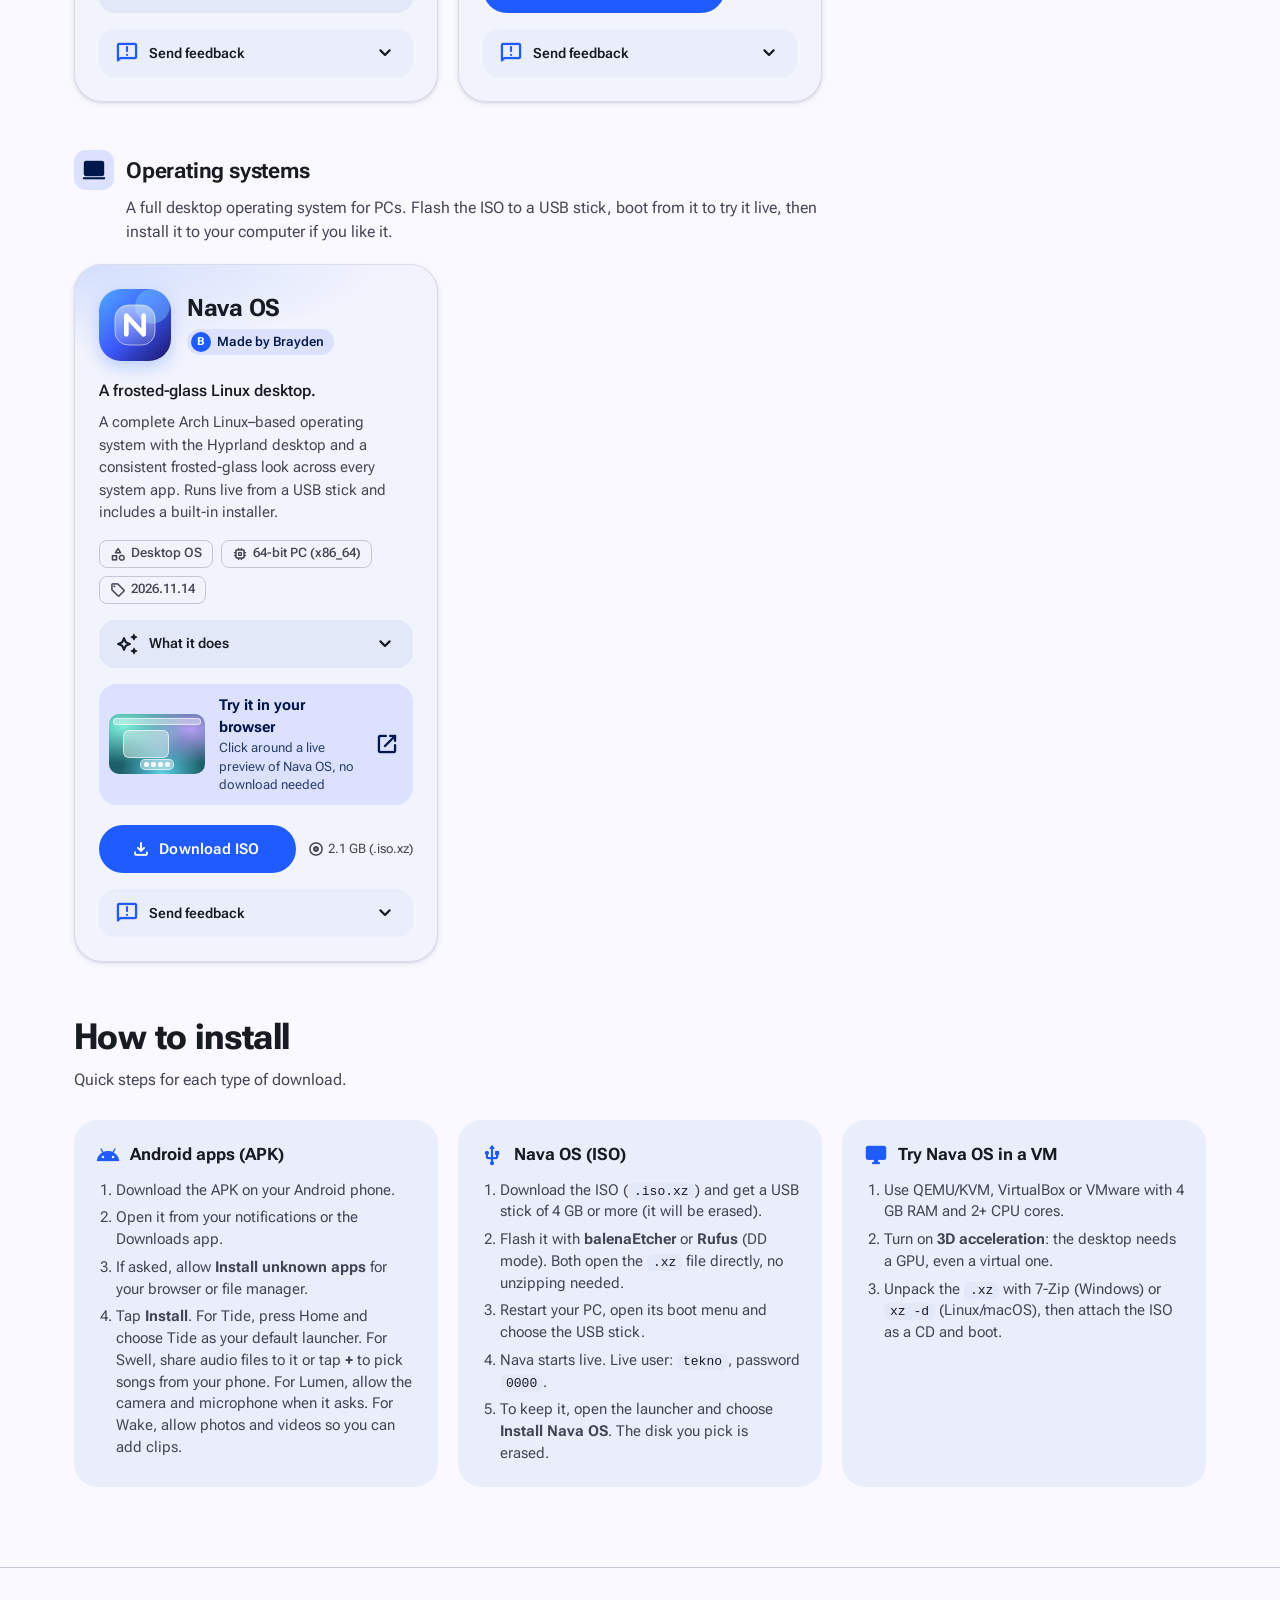
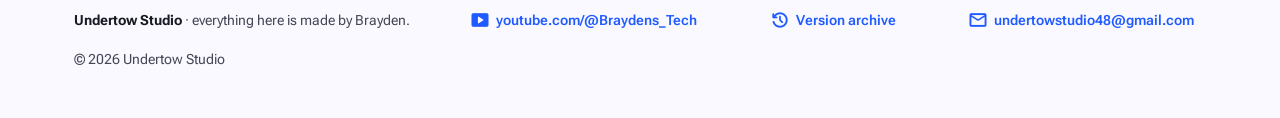
==== commit 816493bd: "Ripple 1.6.1 (1.6 archived)" ====
--- a/index.html
+++ b/index.html
@@ -153,7 +153,7 @@
    "name": "Ripple",
    "applicationCategory": "SocialNetworkingApplication",
    "operatingSystem": "Android 10+",
-   "softwareVersion": "1.6",
+   "softwareVersion": "1.6.1",
    "fileSize": "17.3MB",
    "description": "Free social app: vertical short videos, posts and threads, Pools (communities) with upvotes, stories, chats with disappearing snaps and streaks. No ads, no paywalls.",
    "downloadUrl": "https://1tekno4884-sketch.github.io/undertow-studio/Ripple.apk",
@@ -928,7 +928,7 @@
         </article>
 
         <!-- Ripple -->
-        <article class="card" style="--accent:#1565ff" data-updated="2026-11-24T22:03:41-06:00">
+        <article class="card" style="--accent:#1565ff" data-updated="2026-11-25T12:05:00-06:00">
           <div class="card-top">
             <div class="app-icon" aria-hidden="true">
               <svg viewBox="0 0 108 108">
@@ -950,12 +950,12 @@
             <span class="tag"><span class="ms">category</span>Social</span>
             <span class="tag"><span class="ms">android</span>Android 10+</span>
             <span class="tag"><span class="ms">public</span>Online</span>
-            <span class="tag"><span class="ms">sell</span>v1.6</span>
+            <span class="tag"><span class="ms">sell</span>v1.6.1</span>
           </div>
           <details class="feat">
             <summary><span class="ms">auto_awesome</span>What it does<span class="ms chev">expand_more</span></summary>
             <div class="feat-body"><div><ul>
-              <li><span class="ms">new_releases</span><span><b>New in 1.6</b>: videos start as a <b>Short</b> with a clear switch to <b>Long form</b>. <b>Make it yours</b> — everything Sonar can change, Ripple can too: look codes you can share between both apps, ready-made and saved looks, 45 colour presets, 39 fonts and a heading font, corner styles, avatar shapes, animation styles, haptic feels, a different colour at night and a wave background builder. <b>Streaks fixed</b> (a day now ends at your local midnight), <b>13 new filters</b>, a new interactive <b>Beta screen</b>, and new betas: <b>Games</b> (22 built-in games, leaderboards and chat challenges — open them with the Games button on Home), <b>Tide Map</b> with live location, <b>Ripple Effect</b> (how a post spread) and <b>Tide Report</b> (your stats as story cards). <b>New in 1.5</b>: <b>Deep Dives</b> — videos up to 3 minutes with a seek bar, speed, captions and full screen. <b>Currents</b> (playlists), <b>Anchor</b> (watch later), <b>Trail</b> (your watch history — pause or clear it), <b>Rising Tide</b> (what's climbing fastest), <b>Buoys</b> (chapters from timestamps), <b>Tune</b> ("Not interested" and feed controls), <b>Chests</b> (saved folders) and <b>Launch</b> (scheduled posts and countdown premieres). Remix any Short with <b>Ripple Back</b>, <b>Tandem</b> or <b>Splice</b>, find every video using a sound in <b>Soundwaves</b>, post <b>Bulletins</b> on your profile, take questions with <b>Ask Me</b>, pin and heart comments, and see your stats in <b>Depth Gauge</b>. Plus Backdrops (your own photo behind any screen), more styles, role banners, update reminders and the official <b>Undertow HQ</b> channel. <b>New in 1.4</b>: <b>Shorts fixed</b> — they play on mobile data again (data saver just lowers the quality), the Shorts tab no longer comes back empty, captions sit above the bottom bar, and the end of the feed says "You're all caught up · Watch again". <b>Profile themes</b>, <b>Shorts speed</b> and the <b>ambient glow</b> are now for everyone (Edit profile · Settings → Content &amp; feed). A camera that can't start now shows "tap to retry" instead of closing the app, and crash reports are built in (free, nothing personal) so problems get fixed faster. Plus the new blue <b>Owner</b> badge. <b>New in 1.3</b>: stories you post show up in Sonar too, Sonar group photos and quiz snaps work across both apps, and three more beta features for testers (stickers in comments, animated profile themes, auto-scroll Shorts). <b>New in 1.2</b>: works with <b>Sonar</b>, the new chat + calls app — "Open in Sonar" from your chats, Sonar stickers show in Ripple chats, call entries, files, polls and photo albums from Sonar look right, and <b>channels</b> (follow announcement channels, or start your own). Plus optional <b>beta features</b> for testers (Focus mode, break reminders, Shorts speed, reading mode, ambient Shorts), off unless turned on for you. <b>New in 1.0.1</b>: videos now post from every phone, including HDR videos from newer Samsung and Pixel phones (they're converted to normal colour first). If a phone can't apply your edits, the video still posts and Ripple tells you.</span></li>
+              <li><span class="ms">new_releases</span><span><b>New in 1.6.1</b>: Owner Console improvements. <b>New in 1.6</b>: videos start as a <b>Short</b> with a clear switch to <b>Long form</b>. <b>Make it yours</b> — everything Sonar can change, Ripple can too: look codes you can share between both apps, ready-made and saved looks, 45 colour presets, 39 fonts and a heading font, corner styles, avatar shapes, animation styles, haptic feels, a different colour at night and a wave background builder. <b>Streaks fixed</b> (a day now ends at your local midnight), <b>13 new filters</b>, a new interactive <b>Beta screen</b>, and new betas: <b>Games</b> (22 built-in games, leaderboards and chat challenges — open them with the Games button on Home), <b>Tide Map</b> with live location, <b>Ripple Effect</b> (how a post spread) and <b>Tide Report</b> (your stats as story cards). <b>New in 1.5</b>: <b>Deep Dives</b> — videos up to 3 minutes with a seek bar, speed, captions and full screen. <b>Currents</b> (playlists), <b>Anchor</b> (watch later), <b>Trail</b> (your watch history — pause or clear it), <b>Rising Tide</b> (what's climbing fastest), <b>Buoys</b> (chapters from timestamps), <b>Tune</b> ("Not interested" and feed controls), <b>Chests</b> (saved folders) and <b>Launch</b> (scheduled posts and countdown premieres). Remix any Short with <b>Ripple Back</b>, <b>Tandem</b> or <b>Splice</b>, find every video using a sound in <b>Soundwaves</b>, post <b>Bulletins</b> on your profile, take questions with <b>Ask Me</b>, pin and heart comments, and see your stats in <b>Depth Gauge</b>. Plus Backdrops (your own photo behind any screen), more styles, role banners, update reminders and the official <b>Undertow HQ</b> channel. <b>New in 1.4</b>: <b>Shorts fixed</b> — they play on mobile data again (data saver just lowers the quality), the Shorts tab no longer comes back empty, captions sit above the bottom bar, and the end of the feed says "You're all caught up · Watch again". <b>Profile themes</b>, <b>Shorts speed</b> and the <b>ambient glow</b> are now for everyone (Edit profile · Settings → Content &amp; feed). A camera that can't start now shows "tap to retry" instead of closing the app, and crash reports are built in (free, nothing personal) so problems get fixed faster. Plus the new blue <b>Owner</b> badge. <b>New in 1.3</b>: stories you post show up in Sonar too, Sonar group photos and quiz snaps work across both apps, and three more beta features for testers (stickers in comments, animated profile themes, auto-scroll Shorts). <b>New in 1.2</b>: works with <b>Sonar</b>, the new chat + calls app — "Open in Sonar" from your chats, Sonar stickers show in Ripple chats, call entries, files, polls and photo albums from Sonar look right, and <b>channels</b> (follow announcement channels, or start your own). Plus optional <b>beta features</b> for testers (Focus mode, break reminders, Shorts speed, reading mode, ambient Shorts), off unless turned on for you. <b>New in 1.0.1</b>: videos now post from every phone, including HDR videos from newer Samsung and Pixel phones (they're converted to normal colour first). If a phone can't apply your edits, the video still posts and Ripple tells you.</span></li>
               <li><span class="ms">smart_display</span><span><b>Shorts</b>: a full-screen vertical feed that learns what you like from your hashtags, likes and watch time. Double-tap to like, comments slide up over the video.</span></li>
               <li><span class="ms">forum</span><span><b>Posts &amp; Pools</b>: short posts with photos, polls, reposts and quotes, plus Pools (communities) with upvotes, threaded comments, flair and mod tools.</span></li>
               <li><span class="ms">photo_camera</span><span><b>Camera &amp; stories</b>: tap for a photo or hold to record, then add text, drawings, stickers and water-themed filters. Post to your story, Shorts, a Pool or send it as a snap. "Edit in Wake" opens the clip in Wake.</span></li>
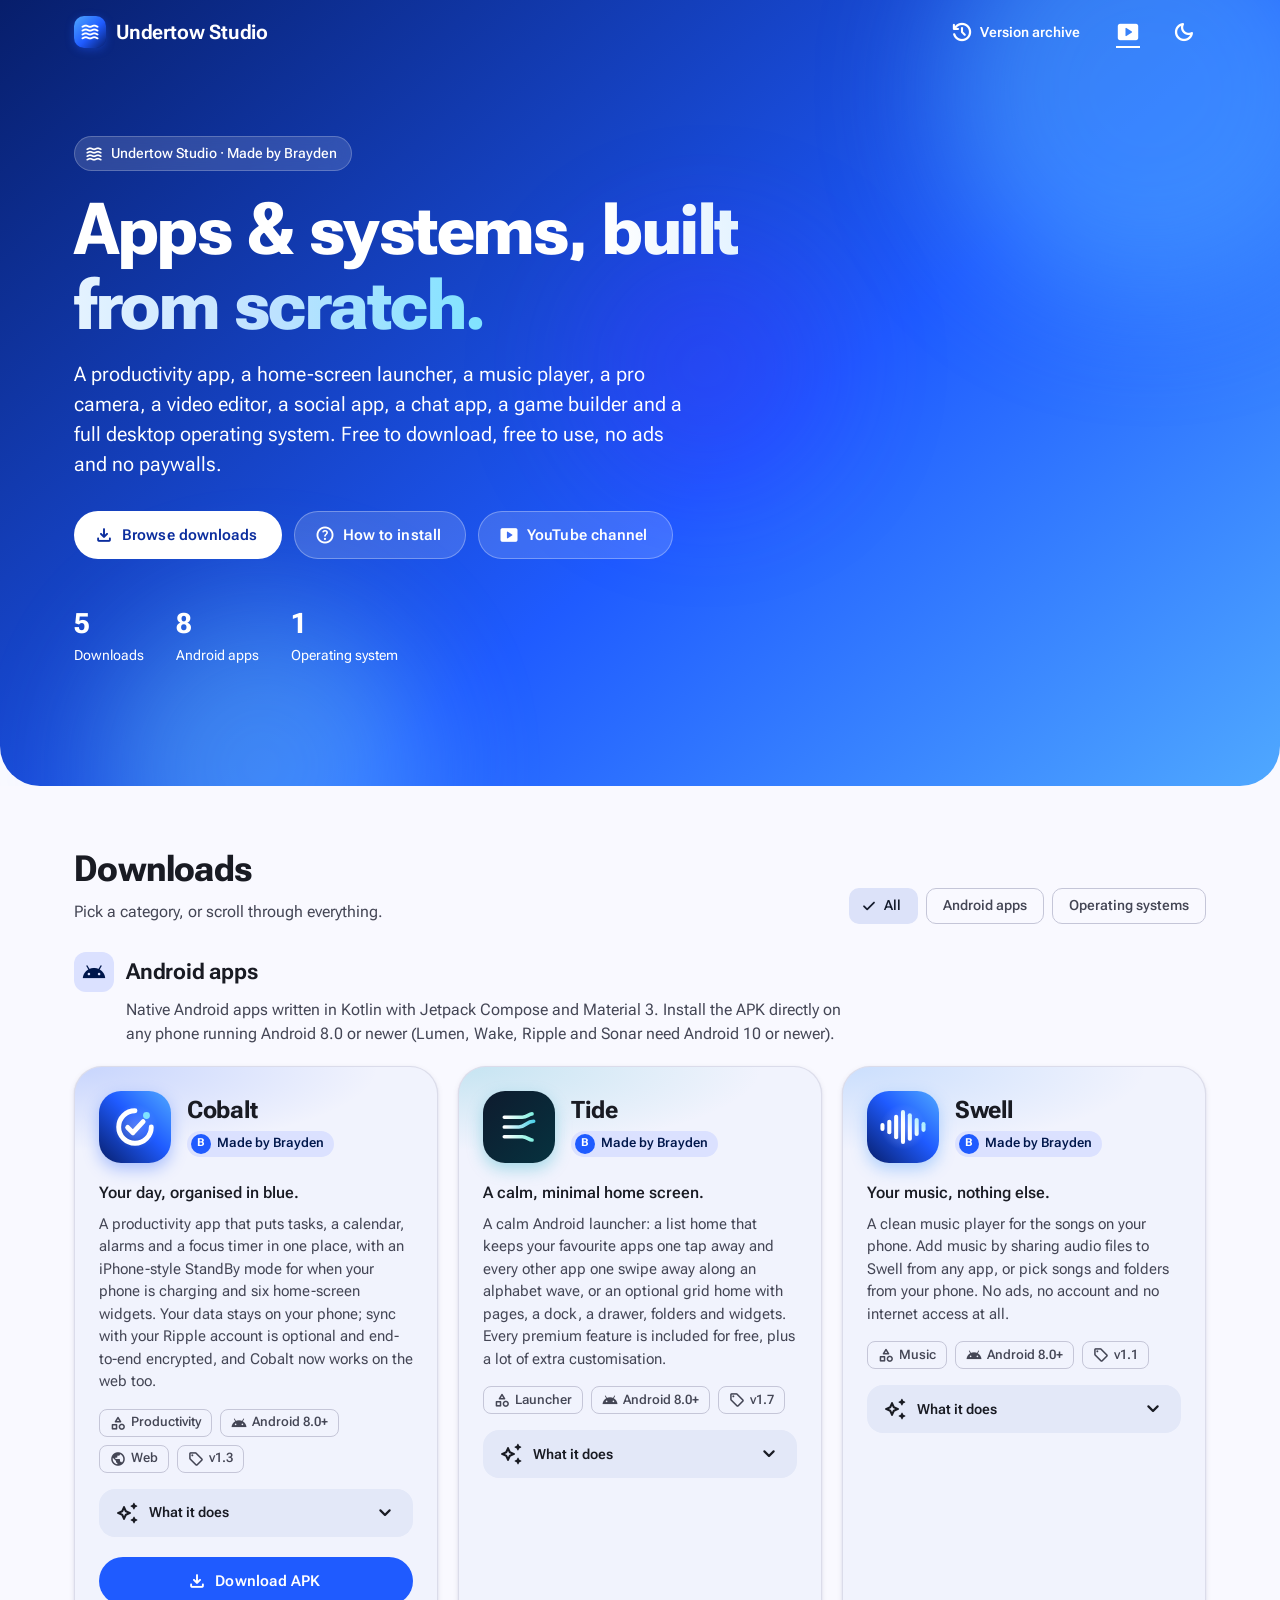
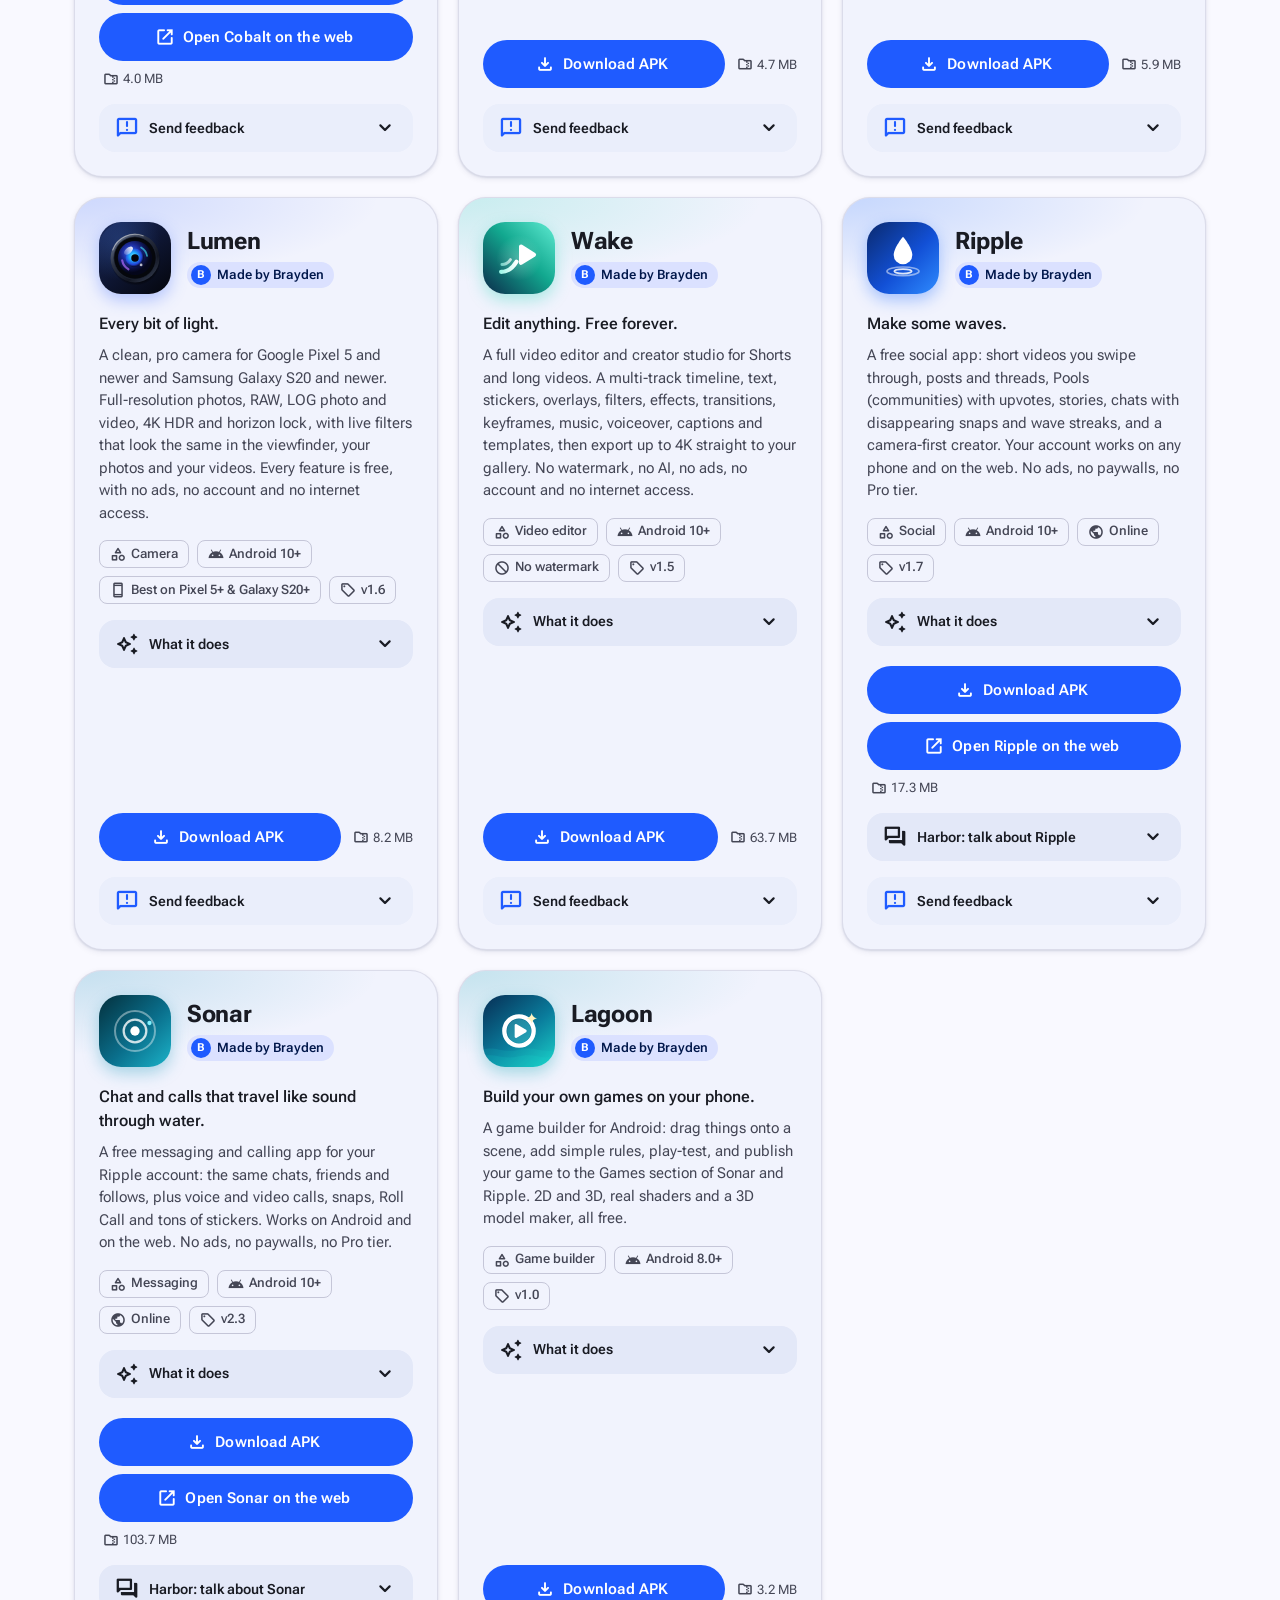
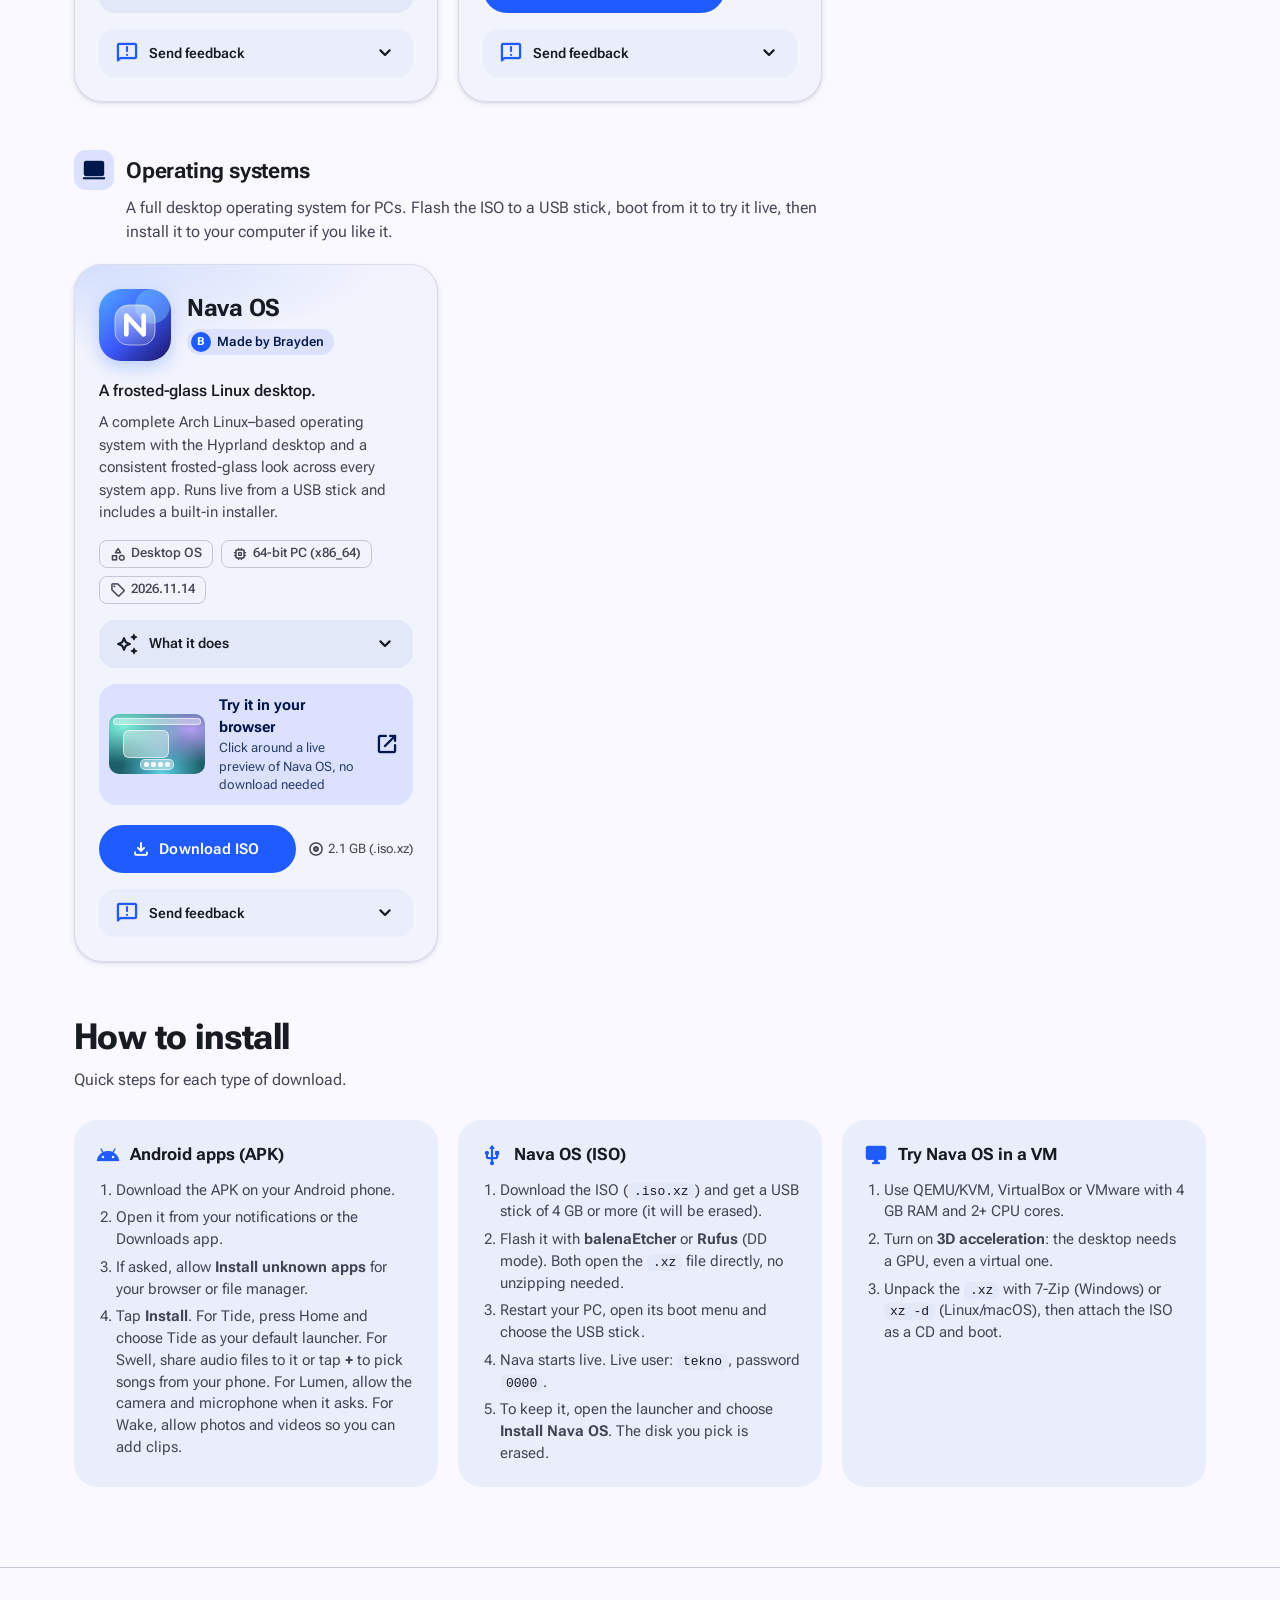
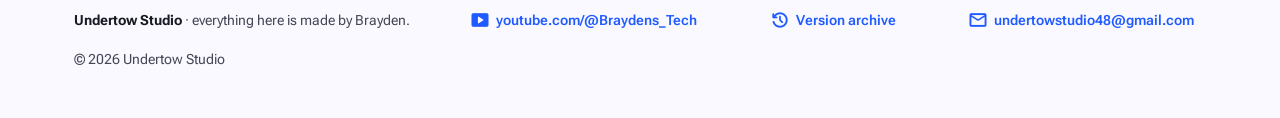
==== commit 2d31434e: "Update 4: Sonar 2.3 (release asset), Ripple 1.7, Cobalt 1.3, Tide 1.7 (old versions archived)" ====
--- a/index.html
+++ b/index.html
@@ -53,7 +53,7 @@
    "name": "Cobalt",
    "applicationCategory": "ProductivityApplication",
    "operatingSystem": "Android 8.0+",
-   "softwareVersion": "1.2",
+   "softwareVersion": "1.3",
    "fileSize": "4.0MB",
    "description": "Productivity app with tasks, a calendar with events and reminders, alarms, a focus timer, StandBy mode, six widgets and optional end-to-end encrypted sync with a web version.",
    "downloadUrl": "https://1tekno4884-sketch.github.io/undertow-studio/Cobalt.apk",
@@ -73,8 +73,8 @@
    "name": "Tide",
    "applicationCategory": "UtilitiesApplication",
    "operatingSystem": "Android 8.0+",
-   "softwareVersion": "1.6",
-   "fileSize": "4.7MB",
+   "softwareVersion": "1.7",
+   "fileSize": "4.8MB",
    "description": "Minimal Android launcher with a list mode and an optional grid mode (pages, dock, drawer, folders, widgets, gestures), every premium feature free.",
    "downloadUrl": "https://1tekno4884-sketch.github.io/undertow-studio/Tide.apk",
    "url": "https://1tekno4884-sketch.github.io/undertow-studio/#downloads",
@@ -153,8 +153,8 @@
    "name": "Ripple",
    "applicationCategory": "SocialNetworkingApplication",
    "operatingSystem": "Android 10+",
-   "softwareVersion": "1.6.1",
-   "fileSize": "17.3MB",
+   "softwareVersion": "1.7",
+   "fileSize": "17.6MB",
    "description": "Free social app: vertical short videos, posts and threads, Pools (communities) with upvotes, stories, chats with disappearing snaps and streaks. No ads, no paywalls.",
    "downloadUrl": "https://1tekno4884-sketch.github.io/undertow-studio/Ripple.apk",
    "url": "https://1tekno4884-sketch.github.io/undertow-studio/#downloads",
@@ -170,10 +170,10 @@
    "name": "Sonar",
    "applicationCategory": "CommunicationApplication",
    "operatingSystem": "Android 10+",
-   "softwareVersion": "2.2",
-   "fileSize": "103.7MB",
+   "softwareVersion": "2.3",
+   "fileSize": "103.9MB",
    "description": "Free messaging and calling app for Ripple accounts: chats, voice and video calls, snaps, Roll Call and stickers. Also on the web. No ads, no paywalls.",
-   "downloadUrl": "https://github.com/1tekno4884-sketch/undertow-studio/releases/download/sonar-2.2/Sonar.apk",
+   "downloadUrl": "https://github.com/1tekno4884-sketch/undertow-studio/releases/download/sonar-2.3/Sonar.apk",
    "url": "https://1tekno4884-sketch.github.io/undertow-studio/#downloads",
    "image": "https://1tekno4884-sketch.github.io/undertow-studio/icon-512.png",
    "offers": {
@@ -558,7 +558,7 @@
       <div class="grid">
 
         <!-- Cobalt -->
-        <article class="card" style="--accent:#1f5bff" data-updated="2026-11-24T22:03:41-06:00">
+        <article class="card" style="--accent:#1f5bff" data-updated="2026-11-25T18:52:28-06:00">
           <div class="card-top">
             <div class="app-icon" aria-hidden="true">
               <svg viewBox="0 0 108 108">
@@ -590,12 +590,12 @@
             <span class="tag"><span class="ms">category</span>Productivity</span>
             <span class="tag"><span class="ms">android</span>Android 8.0+</span>
             <span class="tag"><span class="ms">public</span>Web</span>
-            <span class="tag"><span class="ms">sell</span>v1.2</span>
+            <span class="tag"><span class="ms">sell</span>v1.3</span>
           </div>
           <details class="feat">
             <summary><span class="ms">auto_awesome</span>What it does<span class="ms chev">expand_more</span></summary>
             <div class="feat-body"><div><ul>
-              <li><span class="ms">new_releases</span><span><b>New in 1.2</b>: a <b>Calendar</b> (month, week, day and agenda) with events and reminders on any date, repeats, colours and notifications; tasks with due dates show on it too, plus a Calendar widget and your phone's calendars if you want them. <b>Optional accounts</b>: sign in with your Ripple account in Settings → Account to sync tasks and calendar between your phones and <b>Cobalt on the web</b> — your data stays on your phone and the synced copy is end-to-end encrypted. Also: swipe tasks to finish or delete, a "Coming up" card, week start day, backup and restore, and launcher shortcuts.</span></li>
+              <li><span class="ms">new_releases</span><span><b>New in 1.3</b>: a <b>Sea Glass</b> look (app and web), a new teal look and icon, <b>works with your other apps</b> — Tide shows your Cobalt events and tasks, other apps can add events and tasks after you confirm, and you can share an event with a friend — plus a <b>location</b> on events with "open in maps". <b>New in 1.2</b>: a <b>Calendar</b> (month, week, day and agenda) with events and reminders on any date, repeats, colours and notifications; tasks with due dates show on it too, plus a Calendar widget and your phone's calendars if you want them. <b>Optional accounts</b>: sign in with your Ripple account in Settings → Account to sync tasks and calendar between your phones and <b>Cobalt on the web</b> — your data stays on your phone and the synced copy is end-to-end encrypted. Also: swipe tasks to finish or delete, a "Coming up" card, week start day, backup and restore, and launcher shortcuts.</span></li>
               <li><span class="ms">task_alt</span><span><b>Tasks</b>: add, check off and track what you need to get done.</span></li>
               <li><span class="ms">alarm</span><span><b>Alarms</b>: real alarms with a full-screen ringing screen.</span></li>
               <li><span class="ms">timer</span><span><b>Focus timer</b>: timed focus sessions to get work done.</span></li>
@@ -630,7 +630,7 @@
         </article>
 
         <!-- Tide -->
-        <article class="card" style="--accent:#18a9c4" data-updated="2026-11-24T22:03:41-06:00">
+        <article class="card" style="--accent:#18a9c4" data-updated="2026-11-25T18:52:28-06:00">
           <div class="card-top">
             <div class="app-icon" aria-hidden="true">
               <svg viewBox="0 0 108 108">
@@ -659,12 +659,12 @@
           <div class="meta">
             <span class="tag"><span class="ms">category</span>Launcher</span>
             <span class="tag"><span class="ms">android</span>Android 8.0+</span>
-            <span class="tag"><span class="ms">sell</span>v1.6</span>
+            <span class="tag"><span class="ms">sell</span>v1.7</span>
           </div>
           <details class="feat">
             <summary><span class="ms">auto_awesome</span>What it does<span class="ms chev">expand_more</span></summary>
             <div class="feat-body"><div><ul>
-              <li><span class="ms">new_releases</span><span><b>New in 1.6</b>: <b>Grid mode</b> (Settings → Home style → Grid) — a paged home screen with a dock, an app drawer (vertical, paged or list, with tabs and folders), folders, free-size widgets, columns and rows you choose, ten page transitions, a search bar, icon and label options, notification dots, icon packs for the apps they miss, gestures (swipe, double tap, pinch, two-finger) and importing a layout from another launcher's backup. Switch back to the list any time. The icon shadow switch is back, and Home works again on Android 15 when you're already home.</span></li>
+              <li><span class="ms">new_releases</span><span><b>New in 1.7</b>: a cleaner <b>Grid mode</b>, <b>8 dock shapes</b> with lots of dock options (frost, height, corners, search bar in the dock, swipe up to show), <b>calendar widgets</b> (Month, Agenda, Next up, Cobalt tasks) that show your phone calendar and <b>Cobalt</b>, Cobalt in search ("fri 1pm", "focus 30"), many more calendar settings, <b>28 named wallpaper colours</b> (Ocean, Lagoon, Coral, Kelp, Reef, Abyss…) in 16 styles, and a <b>Sea Glass</b> look. <b>New in 1.6</b>: <b>Grid mode</b> (Settings → Home style → Grid) — a paged home screen with a dock, an app drawer (vertical, paged or list, with tabs and folders), folders, free-size widgets, columns and rows you choose, ten page transitions, a search bar, icon and label options, notification dots, icon packs for the apps they miss, gestures (swipe, double tap, pinch, two-finger) and importing a layout from another launcher's backup. Switch back to the list any time. The icon shadow switch is back, and Home works again on Android 15 when you're already home.</span></li>
               <li><span class="ms">format_list_bulleted</span><span><b>Minimal list home</b>: favourites on the home screen, all apps through the alphabet wave.</span></li>
               <li><span class="ms">widgets</span><span><b>Widgets &amp; folders</b>: place them anywhere between your favourites, move or remove them.</span></li>
               <li><span class="ms">schedule</span><span><b>Custom clock</b>: many clock styles with a full editor (long-press the clock).</span></li>
@@ -928,7 +928,7 @@
         </article>
 
         <!-- Ripple -->
-        <article class="card" style="--accent:#1565ff" data-updated="2026-11-25T12:05:00-06:00">
+        <article class="card" style="--accent:#1565ff" data-updated="2026-11-25T18:52:28-06:00">
           <div class="card-top">
             <div class="app-icon" aria-hidden="true">
               <svg viewBox="0 0 108 108">
@@ -950,12 +950,12 @@
             <span class="tag"><span class="ms">category</span>Social</span>
             <span class="tag"><span class="ms">android</span>Android 10+</span>
             <span class="tag"><span class="ms">public</span>Online</span>
-            <span class="tag"><span class="ms">sell</span>v1.6.1</span>
+            <span class="tag"><span class="ms">sell</span>v1.7</span>
           </div>
           <details class="feat">
             <summary><span class="ms">auto_awesome</span>What it does<span class="ms chev">expand_more</span></summary>
             <div class="feat-body"><div><ul>
-              <li><span class="ms">new_releases</span><span><b>New in 1.6.1</b>: Owner Console improvements. <b>New in 1.6</b>: videos start as a <b>Short</b> with a clear switch to <b>Long form</b>. <b>Make it yours</b> — everything Sonar can change, Ripple can too: look codes you can share between both apps, ready-made and saved looks, 45 colour presets, 39 fonts and a heading font, corner styles, avatar shapes, animation styles, haptic feels, a different colour at night and a wave background builder. <b>Streaks fixed</b> (a day now ends at your local midnight), <b>13 new filters</b>, a new interactive <b>Beta screen</b>, and new betas: <b>Games</b> (22 built-in games, leaderboards and chat challenges — open them with the Games button on Home), <b>Tide Map</b> with live location, <b>Ripple Effect</b> (how a post spread) and <b>Tide Report</b> (your stats as story cards). <b>New in 1.5</b>: <b>Deep Dives</b> — videos up to 3 minutes with a seek bar, speed, captions and full screen. <b>Currents</b> (playlists), <b>Anchor</b> (watch later), <b>Trail</b> (your watch history — pause or clear it), <b>Rising Tide</b> (what's climbing fastest), <b>Buoys</b> (chapters from timestamps), <b>Tune</b> ("Not interested" and feed controls), <b>Chests</b> (saved folders) and <b>Launch</b> (scheduled posts and countdown premieres). Remix any Short with <b>Ripple Back</b>, <b>Tandem</b> or <b>Splice</b>, find every video using a sound in <b>Soundwaves</b>, post <b>Bulletins</b> on your profile, take questions with <b>Ask Me</b>, pin and heart comments, and see your stats in <b>Depth Gauge</b>. Plus Backdrops (your own photo behind any screen), more styles, role banners, update reminders and the official <b>Undertow HQ</b> channel. <b>New in 1.4</b>: <b>Shorts fixed</b> — they play on mobile data again (data saver just lowers the quality), the Shorts tab no longer comes back empty, captions sit above the bottom bar, and the end of the feed says "You're all caught up · Watch again". <b>Profile themes</b>, <b>Shorts speed</b> and the <b>ambient glow</b> are now for everyone (Edit profile · Settings → Content &amp; feed). A camera that can't start now shows "tap to retry" instead of closing the app, and crash reports are built in (free, nothing personal) so problems get fixed faster. Plus the new blue <b>Owner</b> badge. <b>New in 1.3</b>: stories you post show up in Sonar too, Sonar group photos and quiz snaps work across both apps, and three more beta features for testers (stickers in comments, animated profile themes, auto-scroll Shorts). <b>New in 1.2</b>: works with <b>Sonar</b>, the new chat + calls app — "Open in Sonar" from your chats, Sonar stickers show in Ripple chats, call entries, files, polls and photo albums from Sonar look right, and <b>channels</b> (follow announcement channels, or start your own). Plus optional <b>beta features</b> for testers (Focus mode, break reminders, Shorts speed, reading mode, ambient Shorts), off unless turned on for you. <b>New in 1.0.1</b>: videos now post from every phone, including HDR videos from newer Samsung and Pixel phones (they're converted to normal colour first). If a phone can't apply your edits, the video still posts and Ripple tells you.</span></li>
+              <li><span class="ms">new_releases</span><span><b>New in 1.7</b>: a <b>Sea Glass</b> look (Customize → Sea Glass), a new teal look and icon, the Glass tab bar now floats over your feed, delete buttons follow your colours, the same <b>snap and streak fixes</b> as Sonar, a full <b>reporting system</b> with block-and-report, send messages with effects or silently, Sonar Whispers open in Ripple, delete your own Shorts from the player, and new names and badges now show on old posts too. <b>New in 1.6.1</b>: Owner Console improvements. <b>New in 1.6</b>: videos start as a <b>Short</b> with a clear switch to <b>Long form</b>. <b>Make it yours</b> — everything Sonar can change, Ripple can too: look codes you can share between both apps, ready-made and saved looks, 45 colour presets, 39 fonts and a heading font, corner styles, avatar shapes, animation styles, haptic feels, a different colour at night and a wave background builder. <b>Streaks fixed</b> (a day now ends at your local midnight), <b>13 new filters</b>, a new interactive <b>Beta screen</b>, and new betas: <b>Games</b> (22 built-in games, leaderboards and chat challenges — open them with the Games button on Home), <b>Tide Map</b> with live location, <b>Ripple Effect</b> (how a post spread) and <b>Tide Report</b> (your stats as story cards). <b>New in 1.5</b>: <b>Deep Dives</b> — videos up to 3 minutes with a seek bar, speed, captions and full screen. <b>Currents</b> (playlists), <b>Anchor</b> (watch later), <b>Trail</b> (your watch history — pause or clear it), <b>Rising Tide</b> (what's climbing fastest), <b>Buoys</b> (chapters from timestamps), <b>Tune</b> ("Not interested" and feed controls), <b>Chests</b> (saved folders) and <b>Launch</b> (scheduled posts and countdown premieres). Remix any Short with <b>Ripple Back</b>, <b>Tandem</b> or <b>Splice</b>, find every video using a sound in <b>Soundwaves</b>, post <b>Bulletins</b> on your profile, take questions with <b>Ask Me</b>, pin and heart comments, and see your stats in <b>Depth Gauge</b>. Plus Backdrops (your own photo behind any screen), more styles, role banners, update reminders and the official <b>Undertow HQ</b> channel. <b>New in 1.4</b>: <b>Shorts fixed</b> — they play on mobile data again (data saver just lowers the quality), the Shorts tab no longer comes back empty, captions sit above the bottom bar, and the end of the feed says "You're all caught up · Watch again". <b>Profile themes</b>, <b>Shorts speed</b> and the <b>ambient glow</b> are now for everyone (Edit profile · Settings → Content &amp; feed). A camera that can't start now shows "tap to retry" instead of closing the app, and crash reports are built in (free, nothing personal) so problems get fixed faster. Plus the new blue <b>Owner</b> badge. <b>New in 1.3</b>: stories you post show up in Sonar too, Sonar group photos and quiz snaps work across both apps, and three more beta features for testers (stickers in comments, animated profile themes, auto-scroll Shorts). <b>New in 1.2</b>: works with <b>Sonar</b>, the new chat + calls app — "Open in Sonar" from your chats, Sonar stickers show in Ripple chats, call entries, files, polls and photo albums from Sonar look right, and <b>channels</b> (follow announcement channels, or start your own). Plus optional <b>beta features</b> for testers (Focus mode, break reminders, Shorts speed, reading mode, ambient Shorts), off unless turned on for you. <b>New in 1.0.1</b>: videos now post from every phone, including HDR videos from newer Samsung and Pixel phones (they're converted to normal colour first). If a phone can't apply your edits, the video still posts and Ripple tells you.</span></li>
               <li><span class="ms">smart_display</span><span><b>Shorts</b>: a full-screen vertical feed that learns what you like from your hashtags, likes and watch time. Double-tap to like, comments slide up over the video.</span></li>
               <li><span class="ms">forum</span><span><b>Posts &amp; Pools</b>: short posts with photos, polls, reposts and quotes, plus Pools (communities) with upvotes, threaded comments, flair and mod tools.</span></li>
               <li><span class="ms">photo_camera</span><span><b>Camera &amp; stories</b>: tap for a photo or hold to record, then add text, drawings, stickers and water-themed filters. Post to your story, Shorts, a Pool or send it as a snap. "Edit in Wake" opens the clip in Wake.</span></li>
@@ -994,7 +994,7 @@
           </details>
         </article>
         <!-- Sonar -->
-        <article class="card" style="--accent:#1494b8" data-updated="2026-11-24T22:03:41-06:00">
+        <article class="card" style="--accent:#1494b8" data-updated="2026-11-25T18:52:28-06:00">
           <div class="card-top">
             <div class="app-icon" aria-hidden="true">
               <svg viewBox="0 0 108 108">
@@ -1017,12 +1017,12 @@
             <span class="tag"><span class="ms">category</span>Messaging</span>
             <span class="tag"><span class="ms">android</span>Android 10+</span>
             <span class="tag"><span class="ms">public</span>Online</span>
-            <span class="tag"><span class="ms">sell</span>v2.2</span>
+            <span class="tag"><span class="ms">sell</span>v2.3</span>
           </div>
           <details class="feat">
             <summary><span class="ms">auto_awesome</span>What it does<span class="ms chev">expand_more</span></summary>
             <div class="feat-body"><div><ul>
-              <li><span class="ms">new_releases</span><span><b>New in 2.2</b>: a new <b>Games</b> tab with <b>22 built-in games</b> (Tide Tac, Four Fathoms, Shell Checkers, Flip Reef, Fleet Sonar, Sudoku Sands, Eel, Coral Breaker, Reef Stack, Wave Rider, Sandbar Solitaire, Reef Putt and more) — play the computer, pass and play, or <b>challenge a friend in a chat</b>; leaderboards; and games people made, including ones built in the new <b>Lagoon</b> app. <b>Make it yours</b> — everything Ripple can change, Sonar can too: look codes you can share between both apps, ready-made and saved looks, 45 colour presets, 39 fonts and a heading font, corner styles, avatar shapes, animation styles, haptic feels, a different colour at night and a wave background builder. <b>Streaks fixed</b> (a day now ends at your local midnight), <b>13 new filters</b> with previews, <b>live location</b> on the Tide Map that works on every phone and the web, a new interactive <b>Beta screen</b>, and new betas <b>Lantern</b> (live location in one chat) and <b>Whisper</b> (a message that stays blurred until pressed). <b>New in 2.1</b>: make it yours — <b>Bubble Studio</b> (shape, corners, colour, gradient, see-through, font and size for sent and received), per-chat looks you can share with <b>Shared Tides</b>, <b>Tidewrite</b> rich text (bold, italic, strike, code and tap-to-reveal spoilers), <b>Surge words</b> that set off full-screen effects, your own reaction shelf, <b>Moorings</b> (bookmarked messages), and <b>Backdrops</b> — one photo behind the whole app or per screen, with blur, dim and tint, synced to all your phones. More tab bar styles, fonts, colours, app icons and wallpapers. Also: role banners, update reminders, the official <b>Undertow HQ</b> channel, announcements, and <b>Harbor</b> discussions right here on the site. <b>New in 2.0</b>: <b>snaps no longer crash</b> (the big one was any lens + leaving the camera), the camera shows "tap to retry" instead of closing, and a snap you were making is never lost — Sonar offers it back. <b>Streaks fixed</b> (typing or snapping at the same moment could cost a day). Now for everyone: <b>chat bubbles</b>, the <b>streak shield</b>, <b>side by side</b> on tablets, <b>sticker reactions</b>, <b>send when they're awake</b>, <b>away auto-reply</b>, <b>repeating messages</b> and <b>edit history</b>. Built-in crash reports (free, nothing personal), the blue <b>Owner</b> badge, and 24 new beta features for testers — Tide Map, Reef Stories, Coves, Rally, Lifeline, On Air, Here Now, Avatar Moods, Pearls, Lighthouse, Logbook, Rewind, Postmarks, Soundbites, Lookout, Surface, Echo replies, Bottle, Tidewatch, Echolocation, Driftboard and more, rolling out one by one. <b>New in 1.1</b>: <b>visible streaks</b> (a Streaks screen, milestones from 3 to 365 days with celebrations, streak calendars, reminders), <b>14 face lenses</b>, multi-snap, loop, timer, hands-free, slow-mo, dual camera, a <b>voice changer</b>, quiz stickers, the <b>Sonar avatar maker</b> with avatar stickers, <b>Stories</b> (shared with Ripple), notes, friendship cards, snap replays and reactions, save in chat, group streaks, and new beta features for testers.</span></li>
+              <li><span class="ms">new_releases</span><span><b>New in 2.3</b>: a <b>Sea Glass</b> look (frosted, see-through bars, menus and sheets — Customize → Sea Glass), a new teal look and icon, <b>17 snap and streak fixes</b> (snaps that failed to load can be opened again, streak days and shields use your own calendar days, video recording no longer crashes), a full <b>reporting system</b> (report people, posts, messages, snaps and channels; block and report in one step; hear back when it's reviewed), and delete buttons that follow your colours. <b>New in 2.2</b>: a new <b>Games</b> tab with <b>22 built-in games</b> (Tide Tac, Four Fathoms, Shell Checkers, Flip Reef, Fleet Sonar, Sudoku Sands, Eel, Coral Breaker, Reef Stack, Wave Rider, Sandbar Solitaire, Reef Putt and more) — play the computer, pass and play, or <b>challenge a friend in a chat</b>; leaderboards; and games people made, including ones built in the new <b>Lagoon</b> app. <b>Make it yours</b> — everything Ripple can change, Sonar can too: look codes you can share between both apps, ready-made and saved looks, 45 colour presets, 39 fonts and a heading font, corner styles, avatar shapes, animation styles, haptic feels, a different colour at night and a wave background builder. <b>Streaks fixed</b> (a day now ends at your local midnight), <b>13 new filters</b> with previews, <b>live location</b> on the Tide Map that works on every phone and the web, a new interactive <b>Beta screen</b>, and new betas <b>Lantern</b> (live location in one chat) and <b>Whisper</b> (a message that stays blurred until pressed). <b>New in 2.1</b>: make it yours — <b>Bubble Studio</b> (shape, corners, colour, gradient, see-through, font and size for sent and received), per-chat looks you can share with <b>Shared Tides</b>, <b>Tidewrite</b> rich text (bold, italic, strike, code and tap-to-reveal spoilers), <b>Surge words</b> that set off full-screen effects, your own reaction shelf, <b>Moorings</b> (bookmarked messages), and <b>Backdrops</b> — one photo behind the whole app or per screen, with blur, dim and tint, synced to all your phones. More tab bar styles, fonts, colours, app icons and wallpapers. Also: role banners, update reminders, the official <b>Undertow HQ</b> channel, announcements, and <b>Harbor</b> discussions right here on the site. <b>New in 2.0</b>: <b>snaps no longer crash</b> (the big one was any lens + leaving the camera), the camera shows "tap to retry" instead of closing, and a snap you were making is never lost — Sonar offers it back. <b>Streaks fixed</b> (typing or snapping at the same moment could cost a day). Now for everyone: <b>chat bubbles</b>, the <b>streak shield</b>, <b>side by side</b> on tablets, <b>sticker reactions</b>, <b>send when they're awake</b>, <b>away auto-reply</b>, <b>repeating messages</b> and <b>edit history</b>. Built-in crash reports (free, nothing personal), the blue <b>Owner</b> badge, and 24 new beta features for testers — Tide Map, Reef Stories, Coves, Rally, Lifeline, On Air, Here Now, Avatar Moods, Pearls, Lighthouse, Logbook, Rewind, Postmarks, Soundbites, Lookout, Surface, Echo replies, Bottle, Tidewatch, Echolocation, Driftboard and more, rolling out one by one. <b>New in 1.1</b>: <b>visible streaks</b> (a Streaks screen, milestones from 3 to 365 days with celebrations, streak calendars, reminders), <b>14 face lenses</b>, multi-snap, loop, timer, hands-free, slow-mo, dual camera, a <b>voice changer</b>, quiz stickers, the <b>Sonar avatar maker</b> with avatar stickers, <b>Stories</b> (shared with Ripple), notes, friendship cards, snap replays and reactions, save in chat, group streaks, and new beta features for testers.</span></li>
               <li><span class="ms">forum</span><span><b>Your Ripple chats</b>: sign in with your Ripple username — DMs, groups up to 50, message requests, replies, reactions, polls, files, albums, voice notes with waveforms and speed, pinned and starred messages, scheduled and silent messages, mentions and channels. Everything shows up in Ripple too.</span></li>
               <li><span class="ms">call</span><span><b>Voice &amp; video calls</b>: one-to-one and small groups, switch voice ⇄ video, Bluetooth and speaker, picture-in-picture, rings even when the app is closed. Calls are peer-to-peer and encrypted in transit (DTLS-SRTP), and never recorded.</span></li>
               <li><span class="ms">photo_camera</span><span><b>Snaps</b>: camera-first snaps with water-themed filters, text, drawing, stickers and timers, wave streaks, best-friend emojis and Memories saved on your phone.</span></li>
@@ -1034,7 +1034,7 @@
             </ul></div></div>
           </details>
           <div class="card-actions">
-            <a class="btn dl" href="https://github.com/1tekno4884-sketch/undertow-studio/releases/download/sonar-2.2/Sonar.apk" data-name="Sonar"><span class="ms">download</span>Download APK</a>
+            <a class="btn dl" href="https://github.com/1tekno4884-sketch/undertow-studio/releases/download/sonar-2.3/Sonar.apk" data-name="Sonar"><span class="ms">download</span>Download APK</a>
             <a class="btn ghost" href="https://1tekno4884-sketch.github.io/sonar-web/" target="_blank" rel="noopener"><span class="ms">open_in_new</span>Open Sonar on the web</a>
             <span class="size"><span class="ms">folder_zip</span>103.7 MB</span>
           </div>
